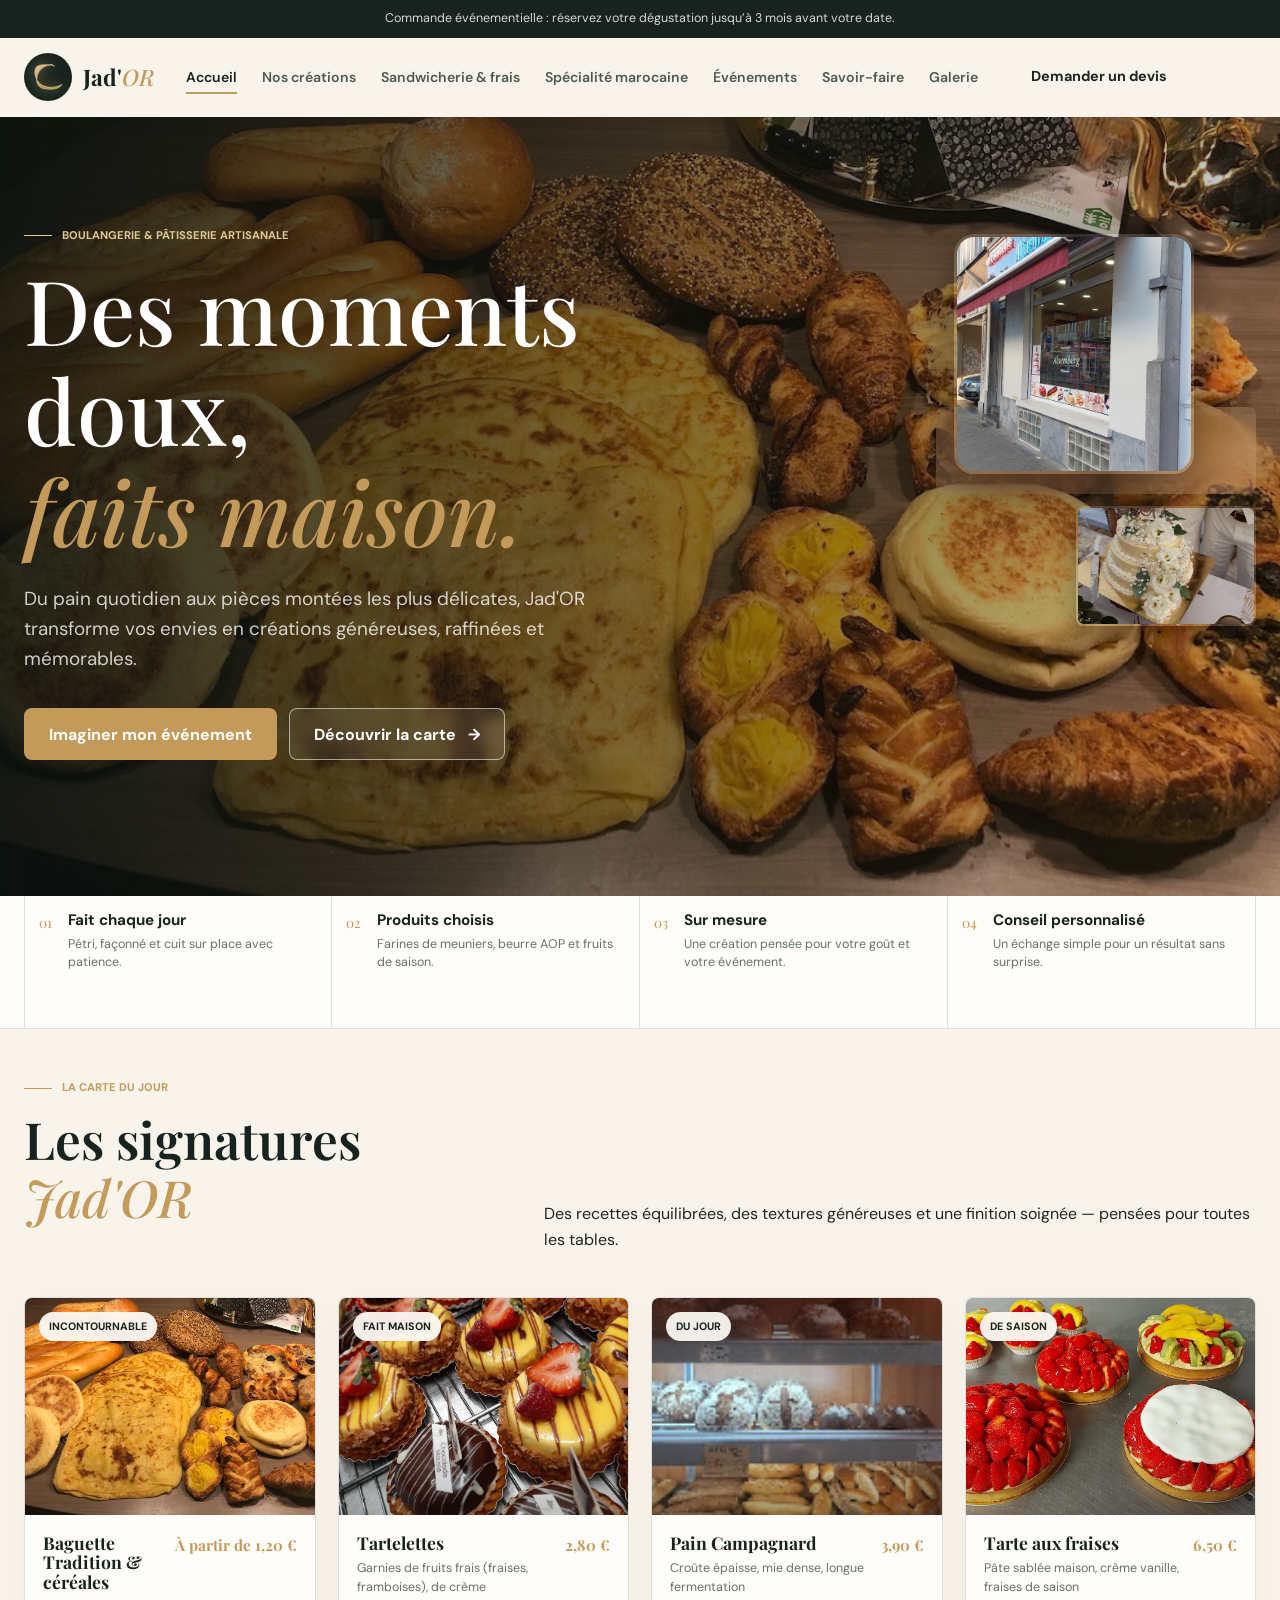
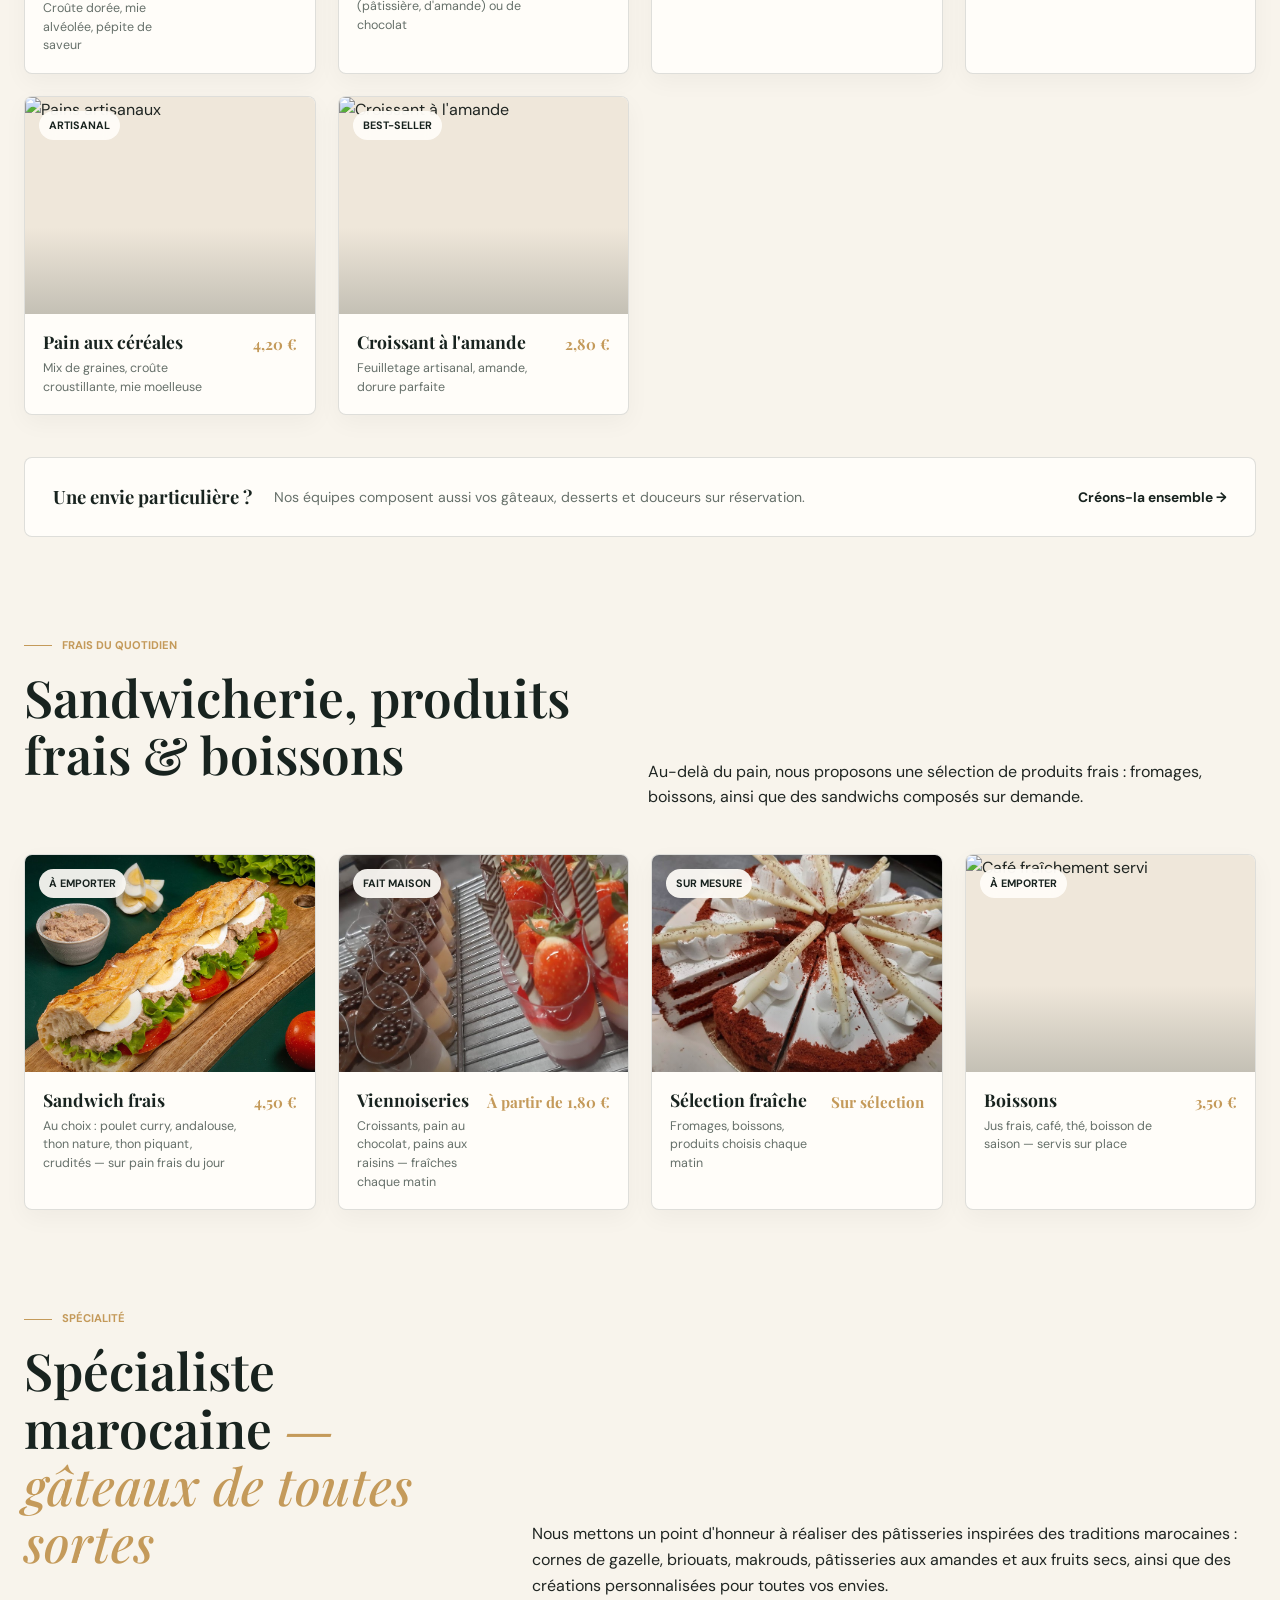
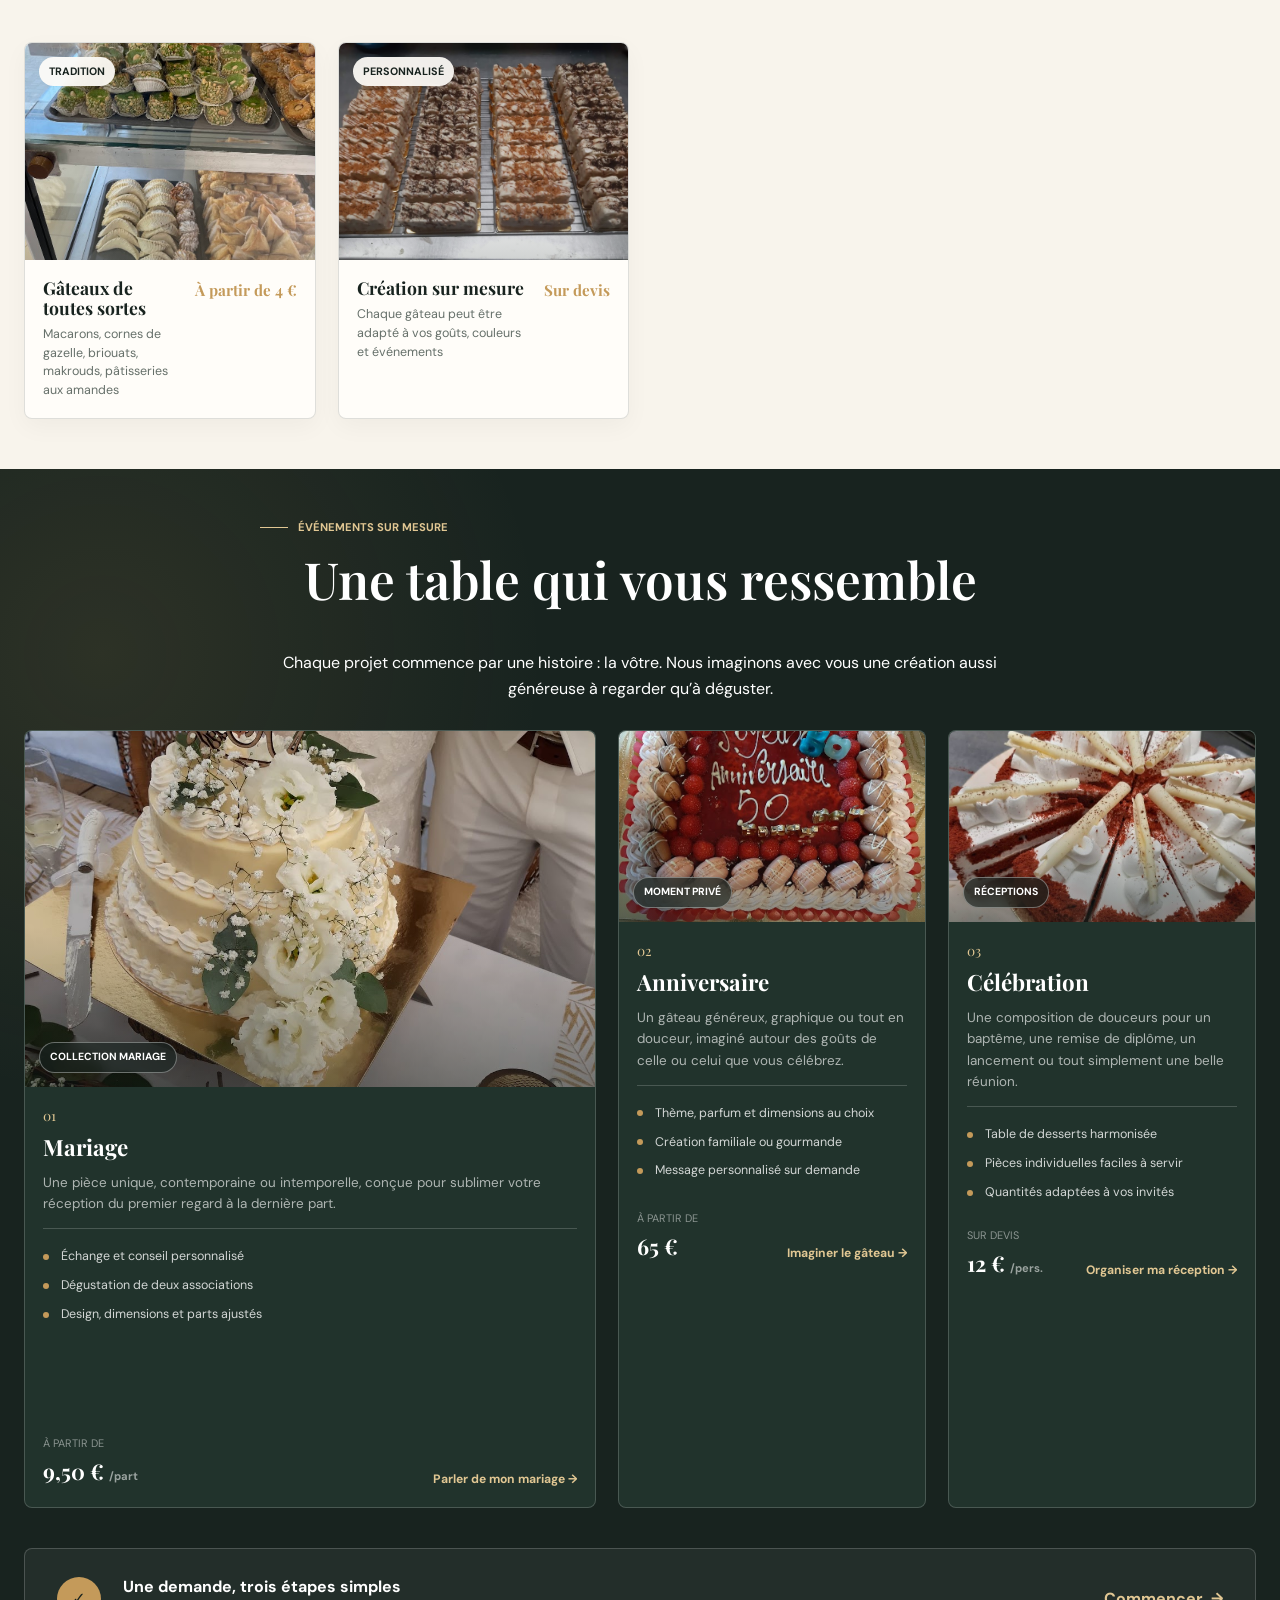
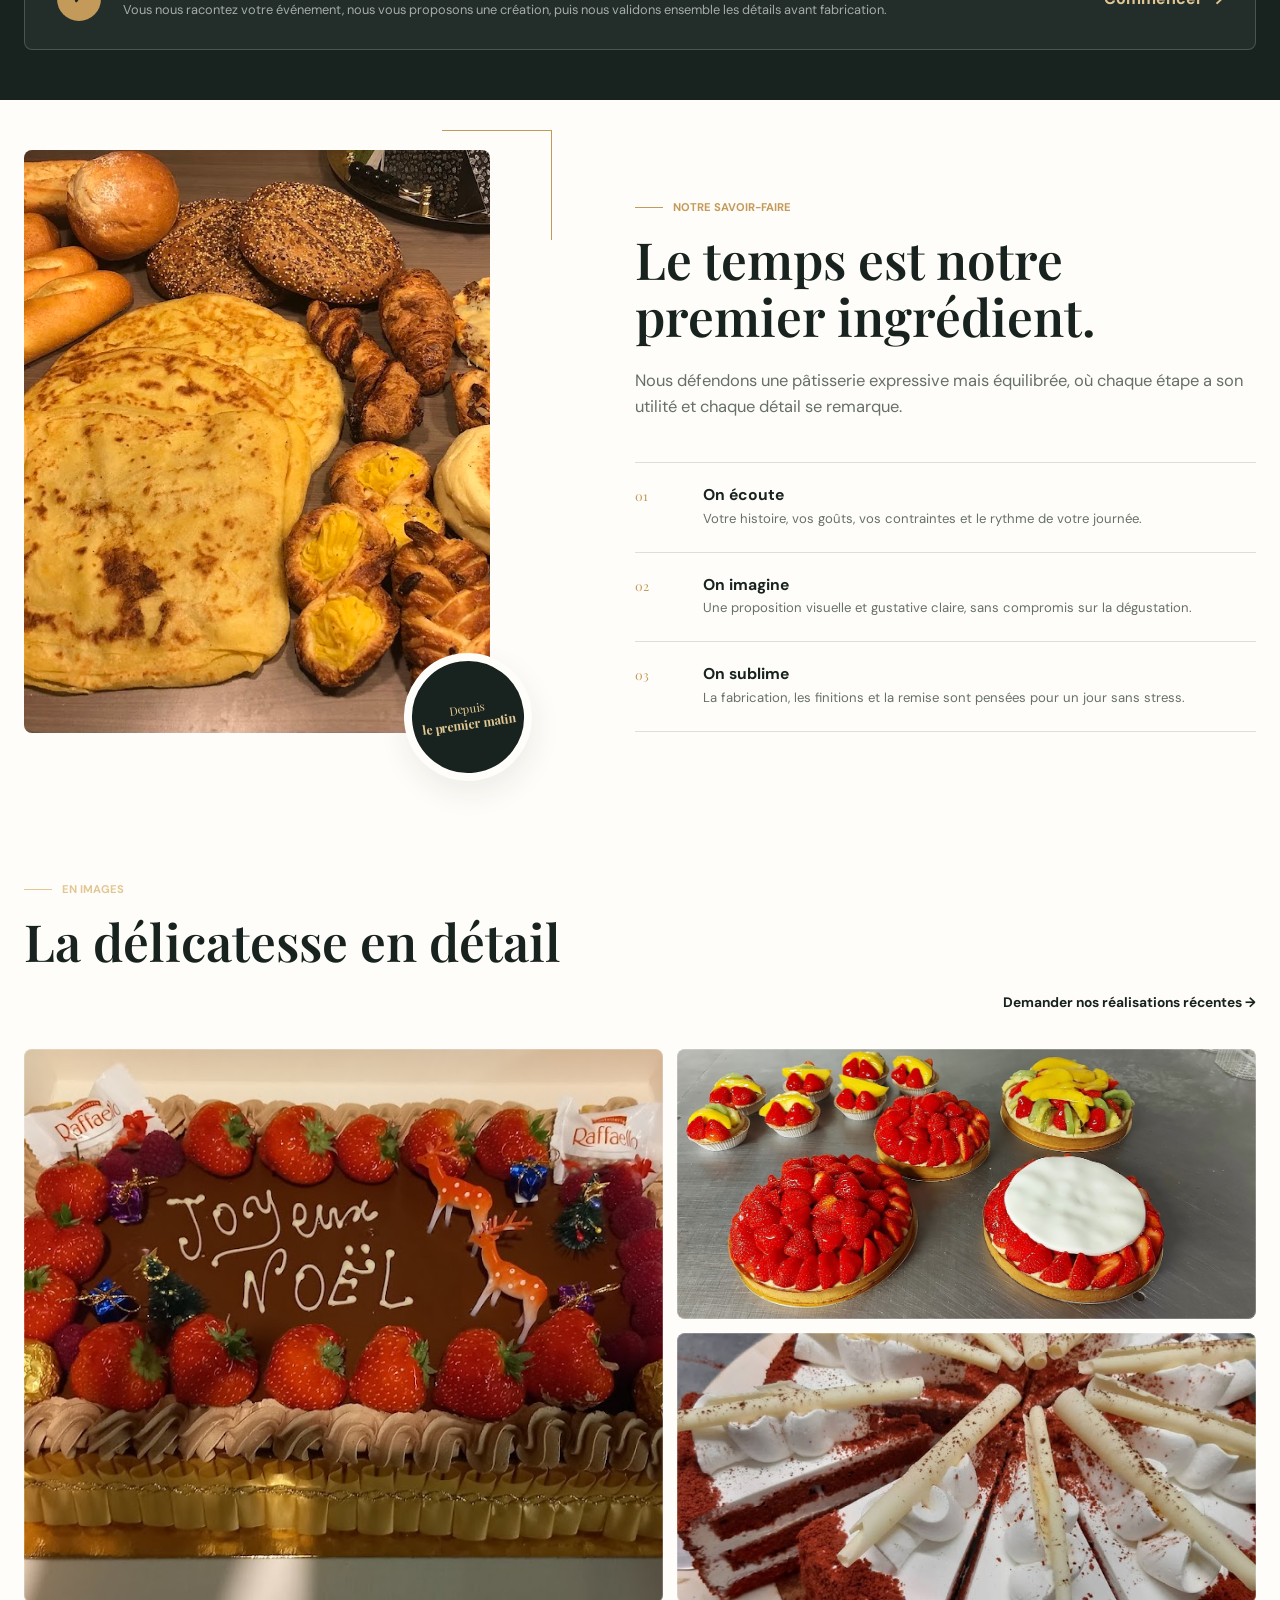
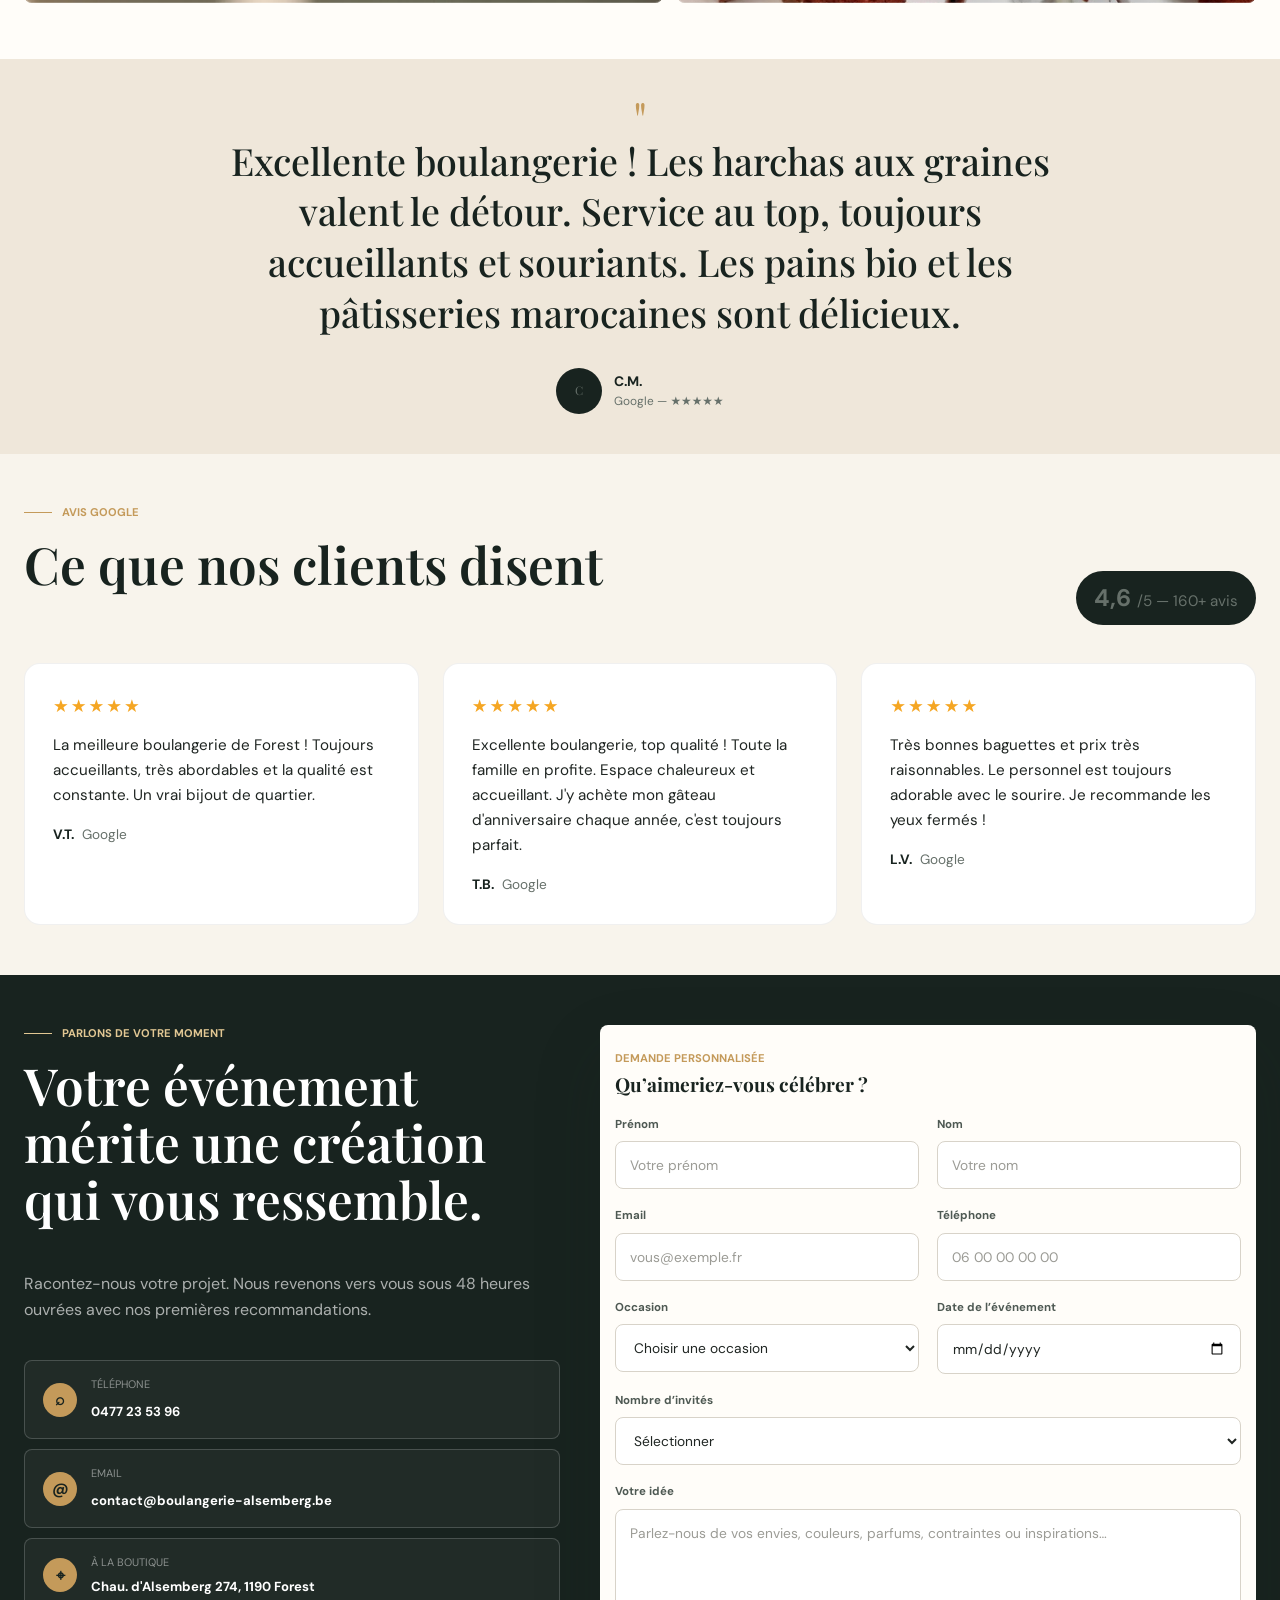
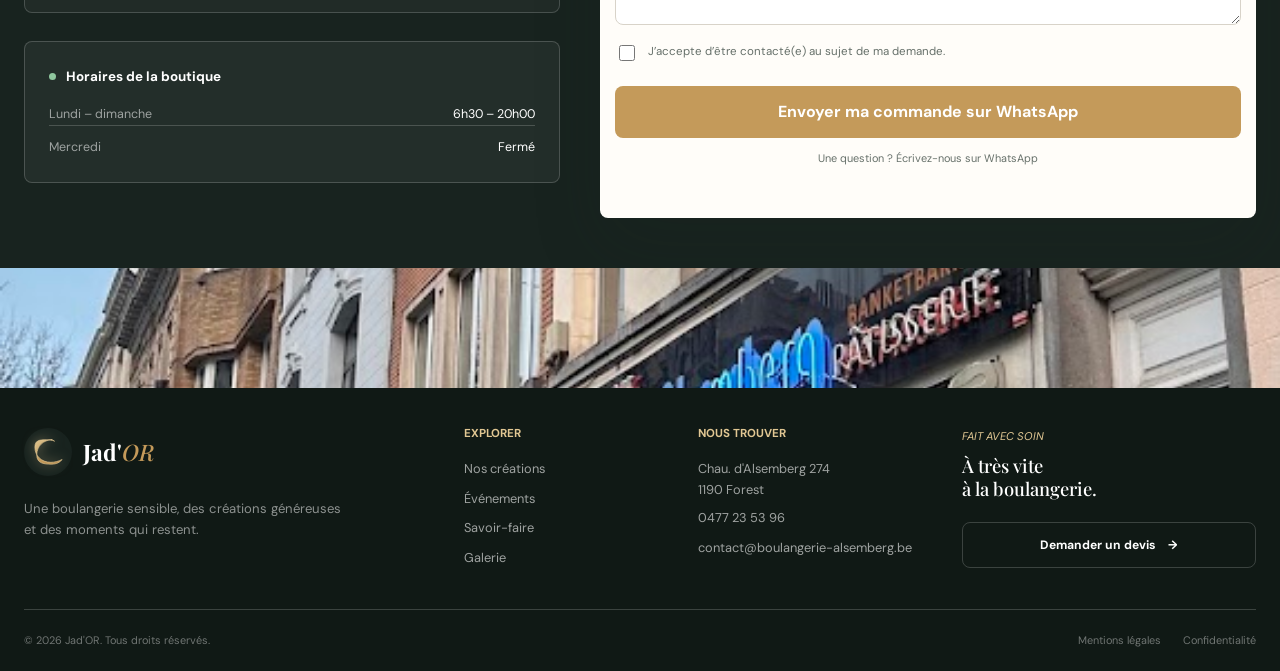
==== index.html @ 1f69b65f "feat: ajout photo j17 en miniature coin droit hero" ====
<!DOCTYPE html>
<html lang="fr">
<head>
  <meta charset="UTF-8">
  <meta name="viewport" content="width=device-width, initial-scale=1.0">
  <meta name="description" content="Jad'OR, boulangerie et pâtisserie artisanale pour le quotidien et vos événements sur mesure : mariage, anniversaire et célébration.">
  <meta name="theme-color" content="#18231f">
  <title>Jad'OR — Boulangerie artisanale & pâtisserie d’événements</title>

  <link rel="preconnect" href="https://fonts.googleapis.com">
  <link rel="preconnect" href="https://fonts.gstatic.com" crossorigin>
  <link href="https://fonts.googleapis.com/css2?family=DM+Sans:wght@400;500;600;700&family=Playfair+Display:ital,wght@0,500;0,600;0,700;1,500&display=swap" rel="stylesheet">
  <link rel="stylesheet" href="style.css">
</head>
<body>
  <a class="skip-link" href="#contenu">Aller au contenu</a>

  <div class="announcement">
    <div class="announcement-inner">
      Commande événementielle : réservez votre dégustation jusqu’à 3 mois avant votre date.</div>
  </div>

  <header class="site-header" id="siteHeader">
    <nav class="nav-shell" aria-label="Navigation principale">
      <a class="brand" href="#accueil" aria-label="Jad'OR — Accueil">
        <span class="brand-mark" aria-hidden="true">
          <svg viewBox="0 0 64 64">
            <defs>
              <linearGradient id="goldGrad" x1="0%" y1="0%" x2="100%" y2="100%">
                <stop offset="0%" style="stop-color:#e1c793"/>
                <stop offset="50%" style="stop-color:#c49a5a"/>
                <stop offset="100%" style="stop-color:#b48847"/>
              </linearGradient>
            </defs>
            <path d="M40 6C22 6 8 20 8 38s14 20 32 20c10 0 18-4 22-10-8 4-16 6-24 6C18 54 4 40 4 22S18 6 36 6c4 0 7 1 10 3-2-1-4-3-6-3z" fill="url(#goldGrad)"/>
          </svg>
        </span>
        <span>Jad'<span>OR</span></span>
      </a>

      <button class="menu-toggle" type="button" aria-expanded="false" aria-controls="navMenu" aria-label="Ouvrir le menu">
        <span></span><span></span><span></span>
      </button>

      <div class="nav-menu" id="navMenu">
        <ul>
          <li><a class="nav-link active" href="#accueil">Accueil</a></li>
          <li><a class="nav-link" href="#signatures">Nos créations</a></li>
          <li><a class="nav-link" href="#frais">Sandwicherie & frais</a></li>
          <li><a class="nav-link" href="#marocaine">Spécialité marocaine</a></li>
          <li><a class="nav-link" href="#evenements">Événements</a></li>
          <li><a class="nav-link" href="#savoir-faire">Savoir-faire</a></li>
          <li><a class="nav-link" href="#galerie">Galerie</a></li>
        </ul>
        <a class="button button-small nav-cta" href="#contact">Demander un devis</a>
      </div>
    </nav>
  </header>

  <main id="contenu">
    <section class="hero" id="accueil">
      <div class="hero-media" aria-hidden="true">
        <img src="images/j8.jpg" alt="" loading="eager">
      </div>
      <div class="hero-shade"></div>
      <div class="hero-inner container">
        <div class="hero-floating-img reveal">
          <img src="images/j17.jpg" alt="Création pâtisserie" loading="eager">
        </div>
        <div class="hero-copy reveal">
          <p class="eyebrow eyebrow-light"><span></span> Boulangerie & pâtisserie artisanale</p>
          <h1>Des moments doux,<br><em>faits maison.</em></h1>
          <p class="hero-text">Du pain quotidien aux pièces montées les plus délicates, Jad'OR transforme vos envies en créations généreuses, raffinées et mémorables.</p>
          <div class="hero-actions">
            <a class="button button-gold" href="#evenements">Imaginer mon événement</a>
            <a class="button button-ghost" href="#signatures">Découvrir la carte <span aria-hidden="true">→</span></a>
          </div>
        </div>

        <div class="hero-bottom-right">
          <aside class="opening-card reveal" aria-label="Horaires du jour">
            <span class="live-dot"></span>
            <div>
              <strong>Ouvert aujourd'hui</strong>
              <span>06h30 – 20h00</span>
            </div>
          </aside>
          <div class="store-thumb reveal">
            <img src="images/j13.jpg" alt="Façade de la boulangerie" loading="eager">
          </div>
        </div>
      </div>
    </section>

    <section class="feature-strip" aria-label="Nos engagements">
      <div class="container features-grid">
        <article>
          <span class="feature-icon" aria-hidden="true">01</span>
          <div><h3>Fait chaque jour</h3><p>Pétri, façonné et cuit sur place avec patience.</p></div>
        </article>
        <article>
          <span class="feature-icon" aria-hidden="true">02</span>
          <div><h3>Produits choisis</h3><p>Farines de meuniers, beurre AOP et fruits de saison.</p></div>
        </article>
        <article>
          <span class="feature-icon" aria-hidden="true">03</span>
          <div><h3>Sur mesure</h3><p>Une création pensée pour votre goût et votre événement.</p></div>
        </article>
        <article>
          <span class="feature-icon" aria-hidden="true">04</span>
          <div><h3>Conseil personnalisé</h3><p>Un échange simple pour un résultat sans surprise.</p></div>
        </article>
      </div>
    </section>

    <section class="section signatures" id="signatures">
      <div class="container">
        <div class="section-heading reveal">
          <div>
            <p class="eyebrow"><span></span> La carte du jour</p>
            <h2>Les signatures <em>Jad'OR</em></h2>
          </div>
          <p>Des recettes équilibrées, des textures généreuses et une finition soignée — pensées pour toutes les tables.</p>
        </div>

        <div class="product-grid">
          <article class="product-card reveal">
            <div class="product-image">
              <img src="images/j8.jpg" alt="Baguette tradition campagnarde" loading="lazy">
              <span class="product-badge">Incontournable</span>
            </div>
            <div class="product-content">
              <div><h3>Baguette Tradition & céréales</h3><p>Croûte dorée, mie alvéolée, pépite de saveur</p></div>
              <strong>À partir de 1,20 €</strong>
            </div>
          </article>

          <article class="product-card reveal">
            <div class="product-image">
               <img src="images/j6.jpg" alt="Tartelettes" loading="lazy">
              <span class="product-badge">Fait maison</span>
            </div>
            <div class="product-content">
              <div><h3>Tartelettes</h3><p>Garnies de fruits frais (fraises, framboises), de crème (pâtissière, d'amande) ou de chocolat</p></div>
              <strong>2,80 €</strong>
            </div>
          </article>

          <article class="product-card reveal">
            <div class="product-image">
              <img src="images/j1.jpg" alt="Pains campagnards artisanaux" loading="lazy">
              <span class="product-badge">Du jour</span>
            </div>
            <div class="product-content">
              <div><h3>Pain Campagnard</h3><p>Croûte épaisse, mie dense, longue fermentation</p></div>
              <strong>3,90 €</strong>
            </div>
          </article>

          <article class="product-card reveal">
            <div class="product-image">
              <img src="images/j4.jpg" alt="Tarte aux fraises" loading="lazy">
              <span class="product-badge">De saison</span>
            </div>
            <div class="product-content">
              <div><h3>Tarte aux fraises</h3><p>Pâte sablée maison, crème vanille, fraises de saison</p></div>
              <strong>6,50 €</strong>
            </div>
          </article>

          <article class="product-card reveal">
            <div class="product-image">
              <img src="https://images.unsplash.com/photo-1509440159596-0249088772ff?auto=format&fit=crop&w=900&q=80" alt="Pains artisanaux" loading="lazy">
              <span class="product-badge">Artisanal</span>
            </div>
            <div class="product-content">
              <div><h3>Pain aux céréales</h3><p>Mix de graines, croûte croustillante, mie moelleuse</p></div>
              <strong>4,20 €</strong>
            </div>
          </article>

          <article class="product-card reveal">
            <div class="product-image">
              <img src="https://images.unsplash.com/photo-1555507036-ab1f4038808a?auto=format&fit=crop&w=900&q=80" alt="Croissant à l'amande" loading="lazy">
              <span class="product-badge">Best-seller</span>
            </div>
            <div class="product-content">
              <div><h3>Croissant à l'amande</h3><p>Feuilletage artisanal, amande, dorure parfaite</p></div>
              <strong>2,80 €</strong>
            </div>
          </article>
        </div>

        <div class="section-note">
          <span>Une envie particulière ?</span>
          <p>Nos équipes composent aussi vos gâteaux, desserts et douceurs sur réservation.</p>
          <a href="#contact">Créons-la ensemble <span aria-hidden="true">→</span></a>
        </div>
      </div>
    </section>

    <section class="section" id="frais">
      <div class="container">
        <div class="section-heading reveal">
          <div><p class="eyebrow"><span></span> Frais du quotidien</p><h2>Sandwicherie, produits frais & boissons</h2></div>
          <p>Au-delà du pain, nous proposons une sélection de produits frais : fromages, boissons, ainsi que des sandwichs composés sur demande.</p>
        </div>
        <div class="product-grid">
          <article class="product-card reveal"><div class="product-image">              <img src="images/THON-CRUDITES-1.jpg" alt="Sandwich baguette thon et crudités" loading="lazy"><span class="product-badge">À emporter</span></div><div class="product-content"><div><h3>Sandwich frais</h3><p>Au choix : poulet curry, andalouse, thon nature, thon piquant, crudités — sur pain frais du jour</p></div><strong>4,50 €</strong></div></article>
          <article class="product-card reveal"><div class="product-image"><img src="images/j18.jpg" alt="Viennoiseries fraîches" loading="lazy"><span class="product-badge">Fait maison</span></div><div class="product-content"><div><h3>Viennoiseries</h3><p>Croissants, pain au chocolat, pains aux raisins — fraîches chaque matin</p></div><strong>À partir de 1,80 €</strong></div></article>
           <article class="product-card reveal"><div class="product-image"><img src="images/j9.jpg" alt="Produits frais" loading="lazy"><span class="product-badge">Sur mesure</span></div><div class="product-content"><div><h3>Sélection fraîche</h3><p>Fromages, boissons, produits choisis chaque matin</p></div><strong>Sur sélection</strong></div></article>
          <article class="product-card reveal"><div class="product-image"><img src="https://images.unsplash.com/photo-1509042239860-f550ce710b93?auto=format&fit=crop&w=900&q=80" alt="Café fraîchement servi" loading="lazy"><span class="product-badge">À emporter</span></div><div class="product-content"><div><h3>Boissons</h3><p>Jus frais, café, thé, boisson de saison — servis sur place</p></div><strong>3,50 €</strong></div></article>
        </div>
      </div>
    </section>

    <section class="section" id="marocaine">
      <div class="container">
        <div class="section-heading reveal"><div><p class="eyebrow"><span></span> Spécialité</p><h2>Spécialiste marocaine <em>— gâteaux de toutes sortes</em></h2></div><p>Nous mettons un point d'honneur à réaliser des pâtisseries inspirées des traditions marocaines : cornes de gazelle, briouats, makrouds, pâtisseries aux amandes et aux fruits secs, ainsi que des créations personnalisées pour toutes vos envies.</p></div>
        <div class="product-grid">
          <article class="product-card reveal"><div class="product-image">              <img src="images/j7.jpg" alt="Gâteaux marocains" loading="lazy"><span class="product-badge">Tradition</span></div><div class="product-content"><div><h3>Gâteaux de toutes sortes</h3><p>Macarons, cornes de gazelle, briouats, makrouds, pâtisseries aux amandes</p></div><strong>À partir de 4 €</strong></div></article>
          <article class="product-card reveal"><div class="product-image">              <img src="images/j11.jpg" alt="Spécialiste marocaine" loading="lazy"><span class="product-badge">Personnalisé</span></div><div class="product-content"><div><h3>Création sur mesure</h3><p>Chaque gâteau peut être adapté à vos goûts, couleurs et événements</p></div><strong>Sur devis</strong></div></article>
        </div>
      </div>
    </section>

    <section class="section occasions" id="evenements">
      <div class="container">
        <div class="section-heading section-heading-centered reveal">
          <div>
            <p class="eyebrow eyebrow-light"><span></span> Événements sur mesure</p>
            <h2>Une table qui vous ressemble</h2>
          </div>
          <p>Chaque projet commence par une histoire : la vôtre. Nous imaginons avec vous une création aussi généreuse à regarder qu’à déguster.</p>
        </div>

        <div class="occasion-grid">
          <article class="occasion-card occasion-card-large reveal">
            <div class="occasion-media">
              <img src="images/j13.jpg" alt="Gâteau de mariage décoré avec élégance" loading="lazy">
              <span class="occasion-tag">Collection Mariage</span>
            </div>
            <div class="occasion-body">
              <p class="occasion-number">01</p>
              <h3>Mariage</h3>
              <p>Une pièce unique, contemporaine ou intemporelle, conçue pour sublimer votre réception du premier regard à la dernière part.</p>
              <ul>
                <li>Échange et conseil personnalisé</li>
                <li>Dégustation de deux associations</li>
                <li>Design, dimensions et parts ajustés</li>
              </ul>
              <div class="occasion-footer">
                <div><small>À partir de</small><strong>9,50 € <span>/part</span></strong></div>
                <a href="#contact" data-occasion="Mariage">Parler de mon mariage <span aria-hidden="true">→</span></a>
              </div>
            </div>
          </article>

          <article class="occasion-card reveal">
            <div class="occasion-media">
              <img src="images/j16.jpg" alt="Gâteau d’anniversaire coloré et gourmand" loading="lazy">
              <span class="occasion-tag">Moment privé</span>
            </div>
            <div class="occasion-body">
              <p class="occasion-number">02</p>
              <h3>Anniversaire</h3>
              <p>Un gâteau généreux, graphique ou tout en douceur, imaginé autour des goûts de celle ou celui que vous célébrez.</p>
              <ul>
                <li>Thème, parfum et dimensions au choix</li>
                <li>Création familiale ou gourmande</li>
                <li>Message personnalisé sur demande</li>
              </ul>
              <div class="occasion-footer">
                <div><small>À partir de</small><strong>65 €</strong></div>
                <a href="#contact" data-occasion="Anniversaire">Imaginer le gâteau <span aria-hidden="true">→</span></a>
              </div>
            </div>
          </article>

          <article class="occasion-card reveal">
            <div class="occasion-media">
              <img src="images/j9.jpg" alt="Table de desserts pour une célébration" loading="lazy">
              <span class="occasion-tag">Réceptions</span>
            </div>
            <div class="occasion-body">
              <p class="occasion-number">03</p>
              <h3>Célébration</h3>
              <p>Une composition de douceurs pour un baptême, une remise de diplôme, un lancement ou tout simplement une belle réunion.</p>
              <ul>
                <li>Table de desserts harmonisée</li>
                <li>Pièces individuelles faciles à servir</li>
                <li>Quantités adaptées à vos invités</li>
              </ul>
              <div class="occasion-footer">
                <div><small>Sur devis</small><strong>12 € <span>/pers.</span></strong></div>
                <a href="#contact" data-occasion="Célébration">Organiser ma réception <span aria-hidden="true">→</span></a>
              </div>
            </div>
          </article>
        </div>

        <div class="occasion-promise reveal">
          <div class="promise-icon" aria-hidden="true">✓</div>
          <div>
            <h3>Une demande, trois étapes simples</h3>
            <p>Vous nous racontez votre événement, nous vous proposons une création, puis nous validons ensemble les détails avant fabrication.</p>
          </div>
          <a class="text-link" href="#contact">Commencer <span aria-hidden="true">→</span></a>
        </div>
      </div>
    </section>

    <section class="section craft" id="savoir-faire">
      <div class="container craft-grid">
        <div class="craft-media reveal">
          <img src="images/j8.jpg" alt="Boulanger préparant une recette artisanale" loading="lazy">
          <div class="craft-stamp">
            <span>Depuis<br><strong>le premier matin</strong></span>
          </div>
        </div>
        <div class="craft-copy reveal">
          <p class="eyebrow"><span></span> Notre savoir-faire</p>
          <h2>Le temps est notre premier ingrédient.</h2>
          <p class="lead">Nous défendons une pâtisserie expressive mais équilibrée, où chaque étape a son utilité et chaque détail se remarque.</p>

          <div class="process-list">
            <article>
              <span>01</span>
              <div><h3>On écoute</h3><p>Votre histoire, vos goûts, vos contraintes et le rythme de votre journée.</p></div>
            </article>
            <article>
              <span>02</span>
              <div><h3>On imagine</h3><p>Une proposition visuelle et gustative claire, sans compromis sur la dégustation.</p></div>
            </article>
            <article>
              <span>03</span>
              <div><h3>On sublime</h3><p>La fabrication, les finitions et la remise sont pensées pour un jour sans stress.</p></div>
            </article>
          </div>
        </div>
      </div>
    </section>

    <section class="section gallery" id="galerie">
      <div class="container">
        <div class="gallery-heading reveal">
          <div>
            <p class="eyebrow eyebrow-light"><span></span> En images</p>
            <h2>La délicatesse en détail</h2>
          </div>
          <a href="#contact">Demander nos réalisations récentes <span aria-hidden="true">→</span></a>
        </div>
        <div class="gallery-grid">
          <figure class="gallery-item gallery-item-one reveal"><img src="images/j5.jpg" alt="Entremets au chocolat" loading="lazy"></figure>
          <figure class="gallery-item gallery-item-two reveal"><img src="images/j4.jpg" alt="Tartes fraîches" loading="lazy"></figure>
          <figure class="gallery-item gallery-item-three reveal"><img src="images/j9.jpg" alt="Douceurs" loading="lazy"></figure>
        </div>
      </div>
    </section>

    <section class="testimonial">
      <div class="container testimonial-inner reveal">
        <span class="quote-mark" aria-hidden="true">"</span>
        <blockquote>Excellente boulangerie ! Les harchas aux graines valent le détour. Service au top, toujours accueillants et souriants. Les pains bio et les pâtisseries marocaines sont délicieux.</blockquote>
        <div class="testimonial-author">
          <span class="author-avatar" aria-hidden="true">C</span>
          <div><strong>C.M.</strong><span>Google — ★★★★★</span></div>
        </div>
      </div>
    </section>

    <section class="section reviews-section">
      <div class="container">
        <div class="section-heading reveal">
          <div>
            <p class="eyebrow"><span></span> Avis Google</p>
            <h2>Ce que nos clients disent</h2>
          </div>
          <div class="google-rating-badge">
            <strong>4,6</strong>
            <span>/5 — 160+ avis</span>
          </div>
        </div>
        <div class="reviews-grid">
          <article class="review-card reveal">
            <div class="review-stars" aria-label="5 étoiles">★★★★★</div>
            <blockquote>La meilleure boulangerie de Forest ! Toujours accueillants, très abordables et la qualité est constante. Un vrai bijout de quartier.</blockquote>
            <div class="review-author"><strong>V.T.</strong><span>Google</span></div>
          </article>
          <article class="review-card reveal">
            <div class="review-stars" aria-label="5 étoiles">★★★★★</div>
            <blockquote>Excellente boulangerie, top qualité ! Toute la famille en profite. Espace chaleureux et accueillant. J'y achète mon gâteau d'anniversaire chaque année, c'est toujours parfait.</blockquote>
            <div class="review-author"><strong>T.B.</strong><span>Google</span></div>
          </article>
          <article class="review-card reveal">
            <div class="review-stars" aria-label="5 étoiles">★★★★★</div>
            <blockquote>Très bonnes baguettes et prix très raisonnables. Le personnel est toujours adorable avec le sourire. Je recommande les yeux fermés !</blockquote>
            <div class="review-author"><strong>L.V.</strong><span>Google</span></div>
          </article>
        </div>
      </div>
    </section>

    <section class="section contact-section" id="contact">
      <div class="container contact-grid">
        <div class="contact-copy reveal">
          <p class="eyebrow eyebrow-light"><span></span> Parlons de votre moment</p>
          <h2>Votre événement mérite une création qui vous ressemble.</h2>
          <p>Racontez-nous votre projet. Nous revenons vers vous sous 48 heures ouvrées avec nos premières recommandations.</p>

          <div class="contact-details">
            <a href="tel:+32477235396">
              <span class="contact-icon" aria-hidden="true">⌕</span>
              <div><small>Téléphone</small><strong>0477 23 53 96</strong></div>
            </a>
            <a href="mailto:contact@boulangerie-alsemberg.be">
              <span class="contact-icon" aria-hidden="true">@</span>
              <div><small>Email</small><strong>contact@boulangerie-alsemberg.be</strong></div>
            </a>
            <div>
              <span class="contact-icon" aria-hidden="true">⌖</span>
              <div><small>À la boutique</small><strong>Chau. d'Alsemberg 274, 1190 Forest</strong></div>
            </div>
          </div>

          <div class="hours-card">
            <div class="hours-card-title"><span></span> Horaires de la boutique</div>
            <dl>
              <div><dt>Lundi – dimanche</dt><dd>6h30 – 20h00</dd></div>
              <div><dt>Mercredi</dt><dd>Fermé</dd></div>
            </dl>
          </div>
        </div>

        <form class="quote-form reveal" id="quoteForm">
          <div class="form-heading">
            <span>Demande personnalisée</span>
            <h3>Qu’aimeriez-vous célébrer ?</h3>
          </div>

          <div class="form-row">
            <div class="field">
              <label for="firstName">Prénom</label>
              <input id="firstName" name="firstName" type="text" autocomplete="given-name" placeholder="Votre prénom" required>
            </div>
            <div class="field">
              <label for="lastName">Nom</label>
              <input id="lastName" name="lastName" type="text" autocomplete="family-name" placeholder="Votre nom" required>
            </div>
          </div>

          <div class="form-row">
            <div class="field">
              <label for="email">Email</label>
              <input id="email" name="email" type="email" autocomplete="email" placeholder="vous@exemple.fr" required>
            </div>
            <div class="field">
              <label for="phone">Téléphone</label>
              <input id="phone" name="phone" type="tel" autocomplete="tel" placeholder="06 00 00 00 00">
            </div>
          </div>

          <div class="form-row">
            <div class="field">
              <label for="occasion">Occasion</label>
              <select id="occasion" name="occasion" required>
                <option value="">Choisir une occasion</option>
                <option value="Mariage">Mariage</option>
                <option value="Anniversaire">Anniversaire</option>
                <option value="Célébration">Célébration</option>
                <option value="Autre">Autre demande</option>
              </select>
            </div>
            <div class="field">
              <label for="eventDate">Date de l’événement</label>
              <input id="eventDate" name="eventDate" type="date" required>
            </div>
          </div>

          <div class="field">
            <label for="guests">Nombre d’invités</label>
            <select id="guests" name="guests" required>
              <option value="">Sélectionner</option>
              <option value="2-10">2 à 10 invités</option>
              <option value="11-30">11 à 30 invités</option>
              <option value="31-60">31 à 60 invités</option>
              <option value="61-100">61 à 100 invités</option>
              <option value="100+">Plus de 100 invités</option>
            </select>
          </div>

          <div class="field">
            <label for="message">Votre idée</label>
            <textarea id="message" name="message" rows="4" placeholder="Parlez-nous de vos envies, couleurs, parfums, contraintes ou inspirations…" required></textarea>
          </div>

          <label class="consent">
            <input type="checkbox" required>
            <span>J’accepte d’être contacté(e) au sujet de ma demande.</span>
          </label>

          <button class="button button-gold form-submit" type="submit">Envoyer ma commande sur WhatsApp</button>
          <p class="form-note">Une question ? <a href="https://wa.me/32477235396" target="_blank" rel="noopener">Écrivez-nous sur WhatsApp</a></p>
          <p class="form-status" id="formStatus" role="status" aria-live="polite"></p>
        </form>
      </div>
    </section>
  </main>

  <div class="photo-banner" aria-hidden="true">
    <img src="images/j12.jpg" alt="" loading="lazy">
  </div>

  <footer class="site-footer">
    <div class="container footer-grid">
      <div class="footer-brand">
        <a class="brand brand-footer" href="#accueil">
          <span class="brand-mark" aria-hidden="true">
            <svg viewBox="0 0 64 64">
              <defs>
                <linearGradient id="goldGradFooter" x1="0%" y1="0%" x2="100%" y2="100%">
                  <stop offset="0%" style="stop-color:#e1c793"/>
                  <stop offset="50%" style="stop-color:#c49a5a"/>
                  <stop offset="100%" style="stop-color:#b48847"/>
                </linearGradient>
              </defs>
              <path d="M40 6C22 6 8 20 8 38s14 20 32 20c10 0 18-4 22-10-8 4-16 6-24 6C18 54 4 40 4 22S18 6 36 6c4 0 7 1 10 3-2-1-4-3-6-3z" fill="url(#goldGradFooter)"/>
            </svg>
          </span>
          <span>Jad'<span>OR</span></span>
        </a>
        <p>Une boulangerie sensible, des créations généreuses et des moments qui restent.</p>
      </div>

      <div class="footer-links">
        <h3>Explorer</h3>
        <a href="#signatures">Nos créations</a>
        <a href="#evenements">Événements</a>
        <a href="#savoir-faire">Savoir-faire</a>
        <a href="#galerie">Galerie</a>
      </div>

      <div class="footer-contact">
        <h3>Nous trouver</h3>
        <p>Chau. d'Alsemberg 274<br>1190 Forest</p>
        <a href="tel:+32477235396">0477 23 53 96</a>
        <a href="mailto:contact@boulangerie-alsemberg.be">contact@boulangerie-alsemberg.be</a>
      </div>

      <div class="footer-signature">
        <span>Fait avec soin</span>
        <strong>À très vite<br>à la boulangerie.</strong>
        <a class="button button-footer" href="#contact">Demander un devis <span aria-hidden="true">→</span></a>
      </div>
    </div>

    <div class="container footer-bottom">
      <p>© 2026 Jad'OR. Tous droits réservés.</p>
      <div><a href="mentions-legales.html">Mentions légales</a><a href="confidentialite.html">Confidentialité</a></div>
    </div>
  </footer>

  <script src="script.js"></script>
</body>
</html>
---- style.css ----
/* ── Design system ───────────────────────────────── */
:root {
  --forest: #18231f;
  --forest-2: #21332c;
  --forest-3: #2d4339;
  --cream: #f8f4ec;
  --cream-2: #efe7da;
  --paper: #fffdf9;
  --gold: #c49a5a;
  --gold-light: #e1c793;
  --rose: #a96f57;
  --ink: #1f2522;
  --muted: #66706a;
  --line: rgba(24, 35, 31, 0.14);
  --line-light: rgba(255, 255, 255, 0.18);
  --shadow-sm: 0 12px 30px rgba(24, 35, 31, 0.08);
  --shadow-lg: 0 28px 70px rgba(24, 35, 31, 0.16);
  --radius: 8px;
  --radius-lg: 8px;
  --container: 1240px;
  --space-section: 24px;
  --transition: 220ms ease;
  color-scheme: light;
}

*,
*::before,
*::after {
  box-sizing: border-box;
}

html {
  scroll-behavior: smooth;
  scroll-padding-top: 92px;
}

body {
  margin: 0;
  overflow-x: hidden;
  background: var(--cream);
  color: var(--ink);
  font-family: "DM Sans", system-ui, -apple-system, BlinkMacSystemFont, "Segoe UI", sans-serif;
  font-size: 16px;
  line-height: 1.6;
  letter-spacing: 0;
  -webkit-font-smoothing: antialiased;
}

body.menu-open {
  overflow: hidden;
}

img {
  display: block;
  width: 100%;
}

a {
  color: inherit;
  text-decoration: none;
}

button,
input,
select,
textarea {
  font: inherit;
  letter-spacing: 0;
}

button,
select {
  cursor: pointer;
}

h1,
h2,
h3,
p {
  margin-top: 0;
}

h1,
h2,
h3 {
  line-height: 1.12;
  letter-spacing: 0;
}

h1,
h2 {
  font-family: "Playfair Display", Georgia, serif;
  font-weight: 600;
}

h2 {
  color: var(--forest);
  font-size: clamp(2.25rem, 4vw, 4.25rem);
}

h2 em,
.hero h1 em {
  color: var(--gold);
  font-weight: 500;
}

::selection {
  background: var(--gold-light);
  color: var(--forest);
}

.container {
  width: min(calc(100% - 48px), var(--container));
  margin-inline: auto;
}

.skip-link {
  position: fixed;
  top: 12px;
  left: 12px;
  z-index: 9999;
  padding: 10px 16px;
  border-radius: var(--radius);
  background: var(--paper);
  color: var(--forest);
  transform: translateY(-150%);
  transition: transform var(--transition);
}

.skip-link:focus {
  transform: translateY(0);
}

/* ── Shared elements ─────────────────────────────── */
.button {
  display: inline-flex;
  min-height: 52px;
  align-items: center;
  justify-content: center;
  gap: 12px;
  padding: 13px 24px;
  border: 1px solid transparent;
  border-radius: var(--radius);
  font-weight: 700;
  line-height: 1.2;
  transition: background var(--transition), border-color var(--transition), color var(--transition), transform var(--transition);
}

.button:hover {
  transform: translateY(-2px);
}

.button-gold {
  background: var(--gold);
  color: #fff;
}

.button-gold:hover {
  background: #b48847;
}

.button-ghost {
  border-color: rgba(255, 255, 255, 0.55);
  background: rgba(255, 255, 255, 0.08);
  color: #fff;
  backdrop-filter: blur(8px);
}

.button-ghost:hover {
  border-color: #fff;
  background: rgba(255, 255, 255, 0.16);
}

.button-small {
  min-height: 44px;
  padding: 10px 18px;
  font-size: 0.9rem;
}

.eyebrow {
  display: flex;
  align-items: center;
  gap: 10px;
  margin-bottom: 18px;
  color: var(--gold);
  font-size: 0.76rem;
  font-weight: 700;
  text-transform: uppercase;
}

.eyebrow span {
  width: 28px;
  height: 1px;
  background: currentColor;
}

.eyebrow-light {
  color: var(--gold-light);
}

.text-link {
  display: inline-flex;
  align-items: center;
  gap: 8px;
  color: var(--forest);
  font-weight: 700;
}

.text-link span {
  transition: transform var(--transition);
}

.text-link:hover span {
  transform: translateX(4px);
}

/* ── Announcement ────────────────────────────────── */
.announcement {
  position: relative;
  z-index: 1001;
  background: var(--forest);
  color: rgba(255, 255, 255, 0.82);
  font-size: 0.78rem;
  text-align: center;
}

.announcement-inner {
  width: min(calc(100% - 40px), var(--container));
  margin-inline: auto;
  padding: 9px 42px;
}

/* ── Navigation ──────────────────────────────────── */
.site-header {
  position: sticky;
  top: 0;
  z-index: 1000;
  border-bottom: 1px solid transparent;
  background: rgba(248, 244, 236, 0.9);
  backdrop-filter: blur(18px);
  transition: background var(--transition), box-shadow var(--transition), border-color var(--transition);
}

.site-header.scrolled {
  border-color: var(--line);
  background: rgba(255, 253, 249, 0.96);
  box-shadow: 0 8px 30px rgba(24, 35, 31, 0.07);
}

.nav-shell {
  display: flex;
  width: min(calc(100% - 48px), var(--container));
  min-height: 78px;
  margin-inline: auto;
  align-items: center;
  justify-content: space-between;
  gap: 32px;
}

.brand {
  display: inline-flex;
  flex: 0 0 auto;
  align-items: center;
  gap: 11px;
  color: var(--forest);
  font-family: "Playfair Display", Georgia, serif;
  font-size: 1.42rem;
  font-weight: 700;
  line-height: 1;
}

.brand > span:last-child span {
  color: var(--gold);
  font-style: italic;
  font-weight: 500;
}

.brand-mark {
  display: grid;
  width: 48px;
  height: 48px;
  place-items: center;
  border-radius: 50%;
  background: var(--forest);
  color: var(--gold-light);
}

.brand-mark svg {
  width: 30px;
  height: 30px;
  fill: none;
  stroke: currentColor;
  stroke-linecap: round;
  stroke-linejoin: round;
  stroke-width: 1.4;
  filter: drop-shadow(0 0 6px rgba(225, 199, 147, 0.6));
}

.nav-menu {
  display: flex;
  flex: 1;
  align-items: center;
  gap: 34px;
}

.nav-menu ul {
  display: flex;
  margin: 0;
  padding: 0;
  align-items: center;
  gap: 25px;
  list-style: none;
}

.nav-link {
  position: relative;
  padding: 28px 0;
  color: #4e5953;
  font-size: 0.88rem;
  font-weight: 600;
}

.nav-menu ul {
  display: flex;
  margin: 0;
  padding: 0;
  align-items: center;
  gap: 25px;
  list-style: none;
}

.nav-link {
  position: relative;
  padding: 28px 0;
  color: #4e5953;
  font-size: 0.88rem;
  font-weight: 600;
}

.nav-link::after {
  position: absolute;
  right: 0;
  bottom: 20px;
  left: 0;
  height: 2px;
  background: var(--gold);
  content: "";
  transform: scaleX(0);
  transform-origin: right;
  transition: transform var(--transition);
}

.nav-link:hover,
.nav-link.active {
  color: var(--forest);
}

.nav-link:hover::after,
.nav-link.active::after {
  transform: scaleX(1);
  transform-origin: left;
}

.menu-toggle {
  display: none;
  width: 46px;
  height: 46px;
  padding: 12px;
  border: 1px solid var(--line);
  border-radius: var(--radius);
  background: transparent;
}

.menu-toggle span {
  display: block;
  width: 22px;
  height: 1.5px;
  margin: 5px auto;
  background: var(--forest);
  transition: transform var(--transition), opacity var(--transition);
}

.menu-toggle[aria-expanded="true"] span:nth-child(1) {
  transform: translateY(6.5px) rotate(45deg);
}

.menu-toggle[aria-expanded="true"] span:nth-child(2) {
  opacity: 0;
}

.menu-toggle[aria-expanded="true"] span:nth-child(3) {
  transform: translateY(-6.5px) rotate(-45deg);
}

/* ── Hero ────────────────────────────────────────── */
.hero {
  position: relative;
  display: flex;
  min-height: 760px;
  overflow: hidden;
  background: var(--forest);
  color: #fff;
  isolation: isolate;
}

.hero-media {
  position: absolute;
  inset: 0;
}

.hero-media img {
  width: 100%;
  height: 100%;
  object-fit: cover;
  object-position: center 40%;
  animation: heroZoom 14s ease-out both;
}

.hero-shade {
  position: absolute;
  inset: 0;
  background: linear-gradient(90deg, rgba(10, 18, 15, 0.88) 0%, rgba(10, 18, 15, 0.55) 47%, rgba(10, 18, 15, 0.2) 100%);
}

.hero-inner {
  position: relative;
  z-index: 2;
  display: grid;
  min-height: 760px;
  grid-template-columns: minmax(0, 1.25fr) minmax(280px, 0.55fr);
  align-items: center;
  gap: 72px;
  padding-block: 110px 90px;
}

.hero-copy {
  max-width: 760px;
  overflow-wrap: break-word;
}

.hero-floating-img {
  position: absolute;
  top: 15%;
  right: 5%;
  width: 240px;
  height: 240px;
  border-radius: 20px;
  overflow: hidden;
  box-shadow: 0 12px 40px rgba(0, 0, 0, 0.45);
  border: 3px solid rgba(255, 255, 255, 0.12);
  z-index: 3;
}

.hero-floating-img img {
  width: 100%;
  height: 100%;
  object-fit: cover;
}

.hero h1 {
  margin-bottom: 24px;
  color: #fff;
  font-size: clamp(3.7rem, 7vw, 7.2rem);
  font-weight: 500;
}

.hero-text {
  max-width: 620px;
  margin-bottom: 34px;
  color: rgba(255, 255, 255, 0.78);
  font-size: clamp(1rem, 1.5vw, 1.18rem);
}

.hero-actions {
  display: flex;
  flex-wrap: wrap;
  gap: 12px;
  margin-bottom: 46px;
}

.hero-proof {
  display: flex;
  align-items: center;
  gap: 18px;
}

.hero-proof p {
  margin: 0;
  color: rgba(255, 255, 255, 0.58);
  font-size: 0.82rem;
}

.hero-rating {
  display: flex;
  align-items: center;
  gap: 8px;
}

.hero-rating strong {
  font-size: 0.9rem;
}

.stars {
  color: var(--gold-light);
  font-size: 0.88rem;
  letter-spacing: 1px;
}

.opening-card {
  justify-self: end;
  align-self: end;
  width: min(100%, 320px);
  padding: 20px 24px;
  border-radius: var(--radius-lg);
  background: rgba(255, 255, 255, 0.1);
  box-shadow: var(--shadow-lg);
  backdrop-filter: blur(18px);
  display: flex;
  align-items: center;
  gap: 14px;
}

.live-dot {
  width: 8px;
  height: 8px;
  border-radius: 50%;
  background: #8fc79e;
  box-shadow: 0 0 0 5px rgba(143, 199, 158, 0.14);
  flex-shrink: 0;
}

.opening-card div {
  display: flex;
  flex-direction: column;
  gap: 2px;
}

.opening-card strong {
  color: #fff;
  font-size: 0.95rem;
}

.opening-card span {
  color: rgba(255, 255, 255, 0.65);
  font-size: 0.82rem;
}

.hero-bottom-right {
  display: flex;
  flex-direction: column;
  align-items: flex-end;
  gap: 12px;
}

.store-thumb {
  width: 180px;
  height: 120px;
  border-radius: var(--radius-lg);
  overflow: hidden;
  box-shadow: 0 8px 24px rgba(0, 0, 0, 0.35);
  border: 2px solid rgba(255, 255, 255, 0.15);
}

.store-thumb img {
  width: 100%;
  height: 100%;
  object-fit: cover;
}

.scroll-cue {
  position: absolute;
  bottom: 26px;
  left: 50%;
  z-index: 3;
  width: 24px;
  height: 38px;
  border: 1px solid rgba(255, 255, 255, 0.45);
  border-radius: 14px;
  transform: translateX(-50%);
}

.scroll-cue span {
  position: absolute;
  top: 8px;
  left: 50%;
  width: 3px;
  height: 7px;
  border-radius: 3px;
  background: #fff;
  transform: translateX(-50%);
  animation: scrollCue 1.8s infinite;
}

/* ── Feature strip ───────────────────────────────── */
.feature-strip {
  position: relative;
  z-index: 4;
  border-bottom: 1px solid var(--line);
  background: var(--paper);
}

.features-grid {
  display: grid;
  grid-template-columns: repeat(4, 1fr);
}

.features-grid article {
  display: flex;
  min-height: 132px;
  padding: 28px 24px;
  align-items: flex-start;
  gap: 16px;
  border-right: 1px solid var(--line);
}

.features-grid article:first-child {
  border-left: 1px solid var(--line);
}

.feature-icon {
  color: var(--gold);
  font-family: "Playfair Display", Georgia, serif;
  font-size: 0.85rem;
}

.features-grid h3 {
  margin-bottom: 5px;
  color: var(--forest);
  font-size: 0.95rem;
}

.features-grid p {
  margin: 0;
  color: var(--muted);
  font-size: 0.78rem;
  line-height: 1.5;
}

/* ── Sections ────────────────────────────────────── */
.section {
  padding: 120px 0;
}

.section-heading,
.gallery-heading {
  display: flex;
  margin-bottom: 54px;
  align-items: flex-end;
  justify-content: space-between;
  gap: 50px;
}

.section-heading > div:last-child,
.gallery-heading > a {
  max-width: 430px;
  margin-bottom: 10px;
  color: var(--muted);
}

.section-heading-centered {
  display: block;
  max-width: 760px;
  margin: 0 auto 64px;
  text-align: center;
}

.section-heading-centered > div:last-child,
.section-heading-centered > p:last-child {
  max-width: none;
  margin: 0;
}

.section-note {
  display: grid;
  margin-top: 42px;
  padding: 24px 28px;
  grid-template-columns: auto 1fr auto;
  align-items: center;
  gap: 22px;
  border: 1px solid var(--line);
  border-radius: var(--radius);
  background: var(--paper);
}

.section-note > span {
  color: var(--forest);
  font-family: "Playfair Display", Georgia, serif;
  font-size: 1.15rem;
  font-weight: 700;
}

.section-note p {
  margin: 0;
  color: var(--muted);
  font-size: 0.88rem;
}

.section-note a {
  color: var(--forest);
  font-size: 0.86rem;
  font-weight: 700;
}

/* ── Product cards ───────────────────────────────── */
.signatures {
  background: var(--cream);
}

.product-grid {
  display: grid;
  grid-template-columns: repeat(4, minmax(0, 1fr));
  gap: 22px;
}

.product-card {
  overflow: hidden;
  border: 1px solid var(--line);
  border-radius: var(--radius-lg);
  background: var(--paper);
  box-shadow: 0 8px 24px rgba(24, 35, 31, 0.04);
  transition: transform var(--transition), box-shadow var(--transition);
}

.product-card:hover {
  box-shadow: var(--shadow-sm);
  transform: translateY(-7px);
}

.product-image {
  position: relative;
  aspect-ratio: 4 / 3;
  overflow: hidden;
  background: var(--cream-2);
}

.product-image::after {
  position: absolute;
  inset: 0;
  background: linear-gradient(180deg, transparent 60%, rgba(24, 35, 31, 0.2));
  content: "";
}

.product-image img {
  height: 100%;
  object-fit: cover;
  transition: transform 500ms ease;
}

.product-card:hover .product-image img {
  transform: scale(1.055);
}

.product-badge {
  position: absolute;
  top: 14px;
  left: 14px;
  z-index: 2;
  padding: 6px 10px;
  border-radius: 999px;
  background: rgba(255, 253, 249, 0.92);
  color: var(--forest);
  font-size: 0.67rem;
  font-weight: 700;
  text-transform: uppercase;
  backdrop-filter: blur(8px);
}

.product-content {
  display: flex;
  min-height: 132px;
  padding: 22px;
  align-items: flex-start;
  justify-content: space-between;
  gap: 14px;
}

.product-content h3 {
  margin-bottom: 7px;
  color: var(--forest);
  font-family: "Playfair Display", Georgia, serif;
  font-size: 1.25rem;
}

.product-content p {
  margin: 0;
  color: var(--muted);
  font-size: 0.78rem;
  line-height: 1.5;
}

.product-content > strong {
  flex: 0 0 auto;
  color: var(--gold);
  font-family: "Playfair Display", Georgia, serif;
  font-size: 1.08rem;
}

/* ── Occasions ───────────────────────────────────── */
.occasions {
  overflow: hidden;
  background:
    radial-gradient(circle at 8% 15%, rgba(196, 154, 90, 0.12), transparent 28%),
    var(--forest);
  color: #fff;
}

.occasions h2 {
  color: #fff;
}

.occasion-grid {
  display: grid;
  grid-template-columns: minmax(0, 1.45fr) minmax(290px, 0.78fr) minmax(290px, 0.78fr);
  align-items: stretch;
  gap: 22px;
}

.occasion-card {
  overflow: hidden;
  border: 1px solid var(--line-light);
  border-radius: var(--radius-lg);
  background: var(--forest-2);
  transition: border-color var(--transition), transform var(--transition), box-shadow var(--transition);
}

.occasion-card:hover {
  border-color: rgba(225, 199, 147, 0.45);
  box-shadow: 0 24px 60px rgba(0, 0, 0, 0.2);
  transform: translateY(-5px);
}

.occasion-media {
  position: relative;
  aspect-ratio: 16 / 10;
  overflow: hidden;
  background: var(--forest-3);
}

.occasion-media::after {
  position: absolute;
  inset: 0;
  background: linear-gradient(180deg, transparent 55%, rgba(24, 35, 31, 0.42));
  content: "";
}

.occasion-media img {
  height: 100%;
  object-fit: cover;
  transition: transform 500ms ease;
}

.occasion-card:hover .occasion-media img {
  transform: scale(1.04);
}

.occasion-tag {
  position: absolute;
  bottom: 14px;
  left: 14px;
  z-index: 2;
  padding: 6px 10px;
  border: 1px solid rgba(255, 255, 255, 0.35);
  border-radius: 999px;
  background: rgba(24, 35, 31, 0.62);
  color: #fff;
  font-size: 0.65rem;
  font-weight: 700;
  text-transform: uppercase;
  backdrop-filter: blur(8px);
}

.occasion-body {
  display: flex;
  min-height: 360px;
  padding: 28px;
  flex-direction: column;
}

.occasion-card-large .occasion-body {
  min-height: 420px;
}

.occasion-number {
  margin-bottom: 8px;
  color: var(--gold-light);
  font-family: "Playfair Display", Georgia, serif;
  font-size: 0.85rem;
}

.occasion-body h3 {
  margin-bottom: 12px;
  color: #fff;
  font-family: "Playfair Display", Georgia, serif;
  font-size: 1.65rem;
}

.occasion-body > p:not(.occasion-number) {
  color: rgba(255, 255, 255, 0.64);
  font-size: 0.84rem;
}

.occasion-body ul {
  display: grid;
  margin: 0 0 24px;
  padding: 18px 0 0;
  gap: 9px;
  border-top: 1px solid var(--line-light);
  list-style: none;
}

.occasion-body li {
  position: relative;
  padding-left: 18px;
  color: rgba(255, 255, 255, 0.8);
  font-size: 0.78rem;
}

.occasion-body li::before {
  position: absolute;
  top: 0.55em;
  left: 0;
  width: 6px;
  height: 6px;
  border-radius: 50%;
  background: var(--gold);
  content: "";
}

.occasion-footer {
  display: flex;
  margin-top: auto;
  align-items: flex-end;
  justify-content: space-between;
  gap: 14px;
}

.occasion-footer small {
  display: block;
  margin-bottom: 2px;
  color: rgba(255, 255, 255, 0.48);
  font-size: 0.68rem;
  text-transform: uppercase;
}

.occasion-footer strong {
  color: #fff;
  font-family: "Playfair Display", Georgia, serif;
  font-size: 1.35rem;
}

.occasion-footer strong span {
  color: rgba(255, 255, 255, 0.55);
  font-family: "DM Sans", sans-serif;
  font-size: 0.7rem;
}

.occasion-footer a {
  color: var(--gold-light);
  font-size: 0.76rem;
  font-weight: 700;
  white-space: nowrap;
}

.occasion-promise {
  display: grid;
  margin-top: 40px;
  padding: 28px 32px;
  grid-template-columns: auto 1fr auto;
  align-items: center;
  gap: 22px;
  border: 1px solid var(--line-light);
  border-radius: var(--radius);
  background: rgba(255, 255, 255, 0.05);
}

.promise-icon {
  display: grid;
  width: 44px;
  height: 44px;
  place-items: center;
  border-radius: 50%;
  background: var(--gold);
  color: var(--forest);
  font-weight: 700;
}

.occasion-promise h3 {
  margin-bottom: 4px;
  color: #fff;
  font-size: 1rem;
}

.occasion-promise p {
  margin: 0;
  color: rgba(255, 255, 255, 0.6);
  font-size: 0.8rem;
}

.occasion-promise .text-link {
  color: var(--gold-light);
}

/* ── Craft section ───────────────────────────────── */
.craft {
  background: var(--paper);
}

.craft-grid {
  display: grid;
  grid-template-columns: minmax(360px, 0.9fr) minmax(0, 1.1fr);
  align-items: center;
  gap: clamp(50px, 8vw, 110px);
}

.craft-media {
  position: relative;
  padding: 0 42px 48px 0;
}

.craft-media::before {
  position: absolute;
  top: -20px;
  right: -20px;
  width: 110px;
  height: 110px;
  border-top: 1px solid var(--gold);
  border-right: 1px solid var(--gold);
  content: "";
}

.craft-media img {
  aspect-ratio: 4 / 5;
  object-fit: cover;
  border-radius: var(--radius-lg);
}

.craft-stamp {
  position: absolute;
  right: 0;
  bottom: 0;
  display: grid;
  width: 128px;
  height: 128px;
  place-items: center;
  border: 8px solid var(--paper);
  border-radius: 50%;
  background: var(--forest);
  color: var(--gold-light);
  box-shadow: var(--shadow-sm);
  text-align: center;
  transform: rotate(-8deg);
}

.craft-stamp span {
  font-family: "Playfair Display", Georgia, serif;
  font-size: 0.72rem;
  line-height: 1.35;
}

.craft-stamp strong {
  font-size: 0.78rem;
}

.craft-copy h2 {
  max-width: 580px;
  margin-bottom: 22px;
}

.craft-copy .lead {
  max-width: 620px;
  margin-bottom: 42px;
  color: var(--muted);
  font-size: 1.03rem;
}

.process-list {
  display: grid;
  border-top: 1px solid var(--line);
}

.process-list article {
  display: grid;
  padding: 23px 0;
  grid-template-columns: 50px 1fr;
  gap: 18px;
  border-bottom: 1px solid var(--line);
}

.process-list article > span {
  color: var(--gold);
  font-family: "Playfair Display", Georgia, serif;
  font-size: 0.8rem;
}

.process-list h3 {
  margin-bottom: 4px;
  color: var(--forest);
  font-size: 0.98rem;
}

.process-list p {
  margin: 0;
  color: var(--muted);
  font-size: 0.82rem;
}

/* ── Gallery ─────────────────────────────────────── */
.gallery {
  padding-top: 0;
  background: var(--paper);
}

.gallery-heading {
  margin-bottom: 36px;
  color: #fff;
}

.gallery-heading h2 {
  color: var(--forest);
}

.gallery-heading > a {
  margin: 0;
  color: var(--forest);
  font-size: 0.86rem;
  font-weight: 700;
}

.gallery-grid {
  display: grid;
  min-height: 560px;
  grid-template-columns: 1.05fr 0.95fr;
  grid-template-rows: repeat(2, 270px);
  gap: 14px;
}

.gallery-item {
  position: relative;
  overflow: hidden;
  margin: 0;
  border-radius: var(--radius-lg);
  background: var(--cream-2);
}

.gallery-item img {
  height: 100%;
  object-fit: cover;
  transition: transform 600ms ease;
}

.gallery-item:hover img {
  transform: scale(1.05);
}

.gallery-item::after {
  position: absolute;
  inset: 0;
  border: 1px solid rgba(255, 255, 255, 0.2);
  border-radius: inherit;
  content: "";
  pointer-events: none;
}

.gallery-item-one {
  grid-row: 1 / 3;
}

/* ── Testimonial ─────────────────────────────────── */
.testimonial {
  background: var(--cream-2);
}

.testimonial-inner {
  position: relative;
  max-width: 900px;
  padding: 76px 60px;
  text-align: center;
}

.quote-mark {
  display: block;
  height: 58px;
  color: var(--gold);
  font-family: "Playfair Display", Georgia, serif;
  font-size: 5rem;
  line-height: 0.8;
}

.testimonial blockquote {
  margin: 0 auto 30px;
  color: var(--forest);
  font-family: "Playfair Display", Georgia, serif;
  font-size: clamp(1.5rem, 3vw, 2.35rem);
  font-weight: 500;
  line-height: 1.35;
}

.testimonial-author {
  display: inline-flex;
  align-items: center;
  gap: 12px;
  text-align: left;
}

.author-avatar {
  display: grid;
  width: 46px;
  height: 46px;
  place-items: center;
  border-radius: 50%;
  background: var(--forest);
  color: var(--gold-light);
  font-family: "Playfair Display", Georgia, serif;
}

.testimonial-author div {
  display: flex;
  flex-direction: column;
}

.testimonial-author strong {
  color: var(--forest);
  font-size: 0.86rem;
}

.testimonial-author span {
  color: var(--muted);
  font-size: 0.74rem;
}

/* ── Contact ─────────────────────────────────────── */
.contact-section {
  background: var(--forest);
  color: #fff;
}

.contact-section h2 {
  color: #fff;
}

.contact-grid {
  display: grid;
  grid-template-columns: minmax(0, 0.9fr) minmax(420px, 1.1fr);
  align-items: start;
  gap: clamp(55px, 8vw, 100px);
}

.contact-copy > p:not(.eyebrow) {
  max-width: 520px;
  margin-bottom: 38px;
  color: rgba(255, 255, 255, 0.64);
}

.contact-details {
  display: grid;
  margin-bottom: 28px;
  gap: 12px;
}

.contact-details > a,
.contact-details > div {
  display: flex;
  padding: 15px 18px;
  align-items: center;
  gap: 14px;
  border: 1px solid var(--line-light);
  border-radius: var(--radius);
  background: rgba(255, 255, 255, 0.04);
}

.contact-details > a:hover {
  border-color: rgba(225, 199, 147, 0.45);
  background: rgba(255, 255, 255, 0.07);
}

.contact-icon {
  display: grid;
  width: 34px;
  height: 34px;
  flex: 0 0 auto;
  place-items: center;
  border-radius: 50%;
  background: var(--gold);
  color: var(--forest);
  font-weight: 700;
}

.contact-details div div {
  display: flex;
  flex-direction: column;
}

.contact-details small {
  display: block;
  margin-bottom: 4px;
  color: rgba(255, 255, 255, 0.48);
  font-size: 0.68rem;
  text-transform: uppercase;
}

.contact-details strong {
  font-size: 0.82rem;
}

.hours-card {
  padding: 24px;
  border: 1px solid var(--line-light);
  border-radius: var(--radius);
  background: rgba(255, 255, 255, 0.05);
}

.hours-card-title {
  display: flex;
  margin-bottom: 18px;
  align-items: center;
  gap: 10px;
  color: #fff;
  font-size: 0.84rem;
  font-weight: 700;
}

.hours-card-title span {
  width: 7px;
  height: 7px;
  border-radius: 50%;
  background: #8fc79e;
}

.hours-card dl {
  margin: 0;
}

.hours-card dl div {
  display: flex;
  justify-content: space-between;
  gap: 20px;
  padding-top: 12px;
  border-top: 1px solid var(--line-light);
  font-size: 0.78rem;
}

.hours-card dl div:first-child {
  padding-top: 0;
  border-top: 0;
}

.hours-card dt {
  color: rgba(255, 255, 255, 0.56);
}

.hours-card dd {
  margin: 0;
  color: #fff;
}

.quote-form {
  padding: 36px;
  border: 1px solid var(--line-light);
  border-radius: var(--radius-lg);
  background: var(--paper);
  color: var(--ink);
  box-shadow: var(--shadow-lg);
}

.form-heading > span {
  color: var(--gold);
  font-size: 0.7rem;
  font-weight: 700;
  text-transform: uppercase;
}

.form-heading h3 {
  margin: 5px 0 28px;
  color: var(--forest);
  font-family: "Playfair Display", Georgia, serif;
  font-size: 1.65rem;
}

.form-row {
  display: grid;
  grid-template-columns: repeat(2, minmax(0, 1fr));
  gap: 18px;
}

.field {
  display: flex;
  margin-bottom: 18px;
  flex-direction: column;
  gap: 7px;
}

.field label {
  color: #4e5953;
  font-size: 0.72rem;
  font-weight: 700;
}

.field input,
.field select,
.field textarea {
  width: 100%;
  min-height: 48px;
  padding: 12px 14px;
  border: 1px solid #d8d3c9;
  border-radius: var(--radius);
  outline: none;
  background: #fff;
  color: var(--ink);
  font-size: 0.86rem;
  transition: border-color var(--transition), box-shadow var(--transition);
}

.field textarea {
  min-height: 116px;
  resize: vertical;
}

.field input::placeholder,
.field textarea::placeholder {
  color: #9b9b95;
}

.field input:focus,
.field select:focus,
.field textarea:focus {
  border-color: var(--gold);
  box-shadow: 0 0 0 3px rgba(196, 154, 90, 0.13);
}

.consent {
  display: flex;
  margin: 2px 0 22px;
  align-items: flex-start;
  gap: 10px;
  color: var(--muted);
  font-size: 0.72rem;
}

.consent input {
  width: 16px;
  height: 16px;
  margin-top: 2px;
  flex: 0 0 auto;
  accent-color: var(--gold);
}

.form-submit {
  width: 100%;
}

.form-note {
  margin: 12px 0 0;
  color: var(--muted);
  font-size: 0.68rem;
  text-align: center;
}

.form-status {
  min-height: 20px;
  margin: 12px 0 0;
  color: var(--forest);
  font-size: 0.76rem;
  font-weight: 700;
  text-align: center;
}

/* ── Footer ──────────────────────────────────────── */
/* Bandeau photo avant footer */
.photo-banner {
  width: 100%;
  height: 220px;
  overflow: hidden;
}

.photo-banner img {
  width: 100%;
  height: 100%;
  object-fit: cover;
  object-position: center;
  image-rendering: auto;
}

.site-footer {
  background: #101915;
  color: #fff;
}

.footer-grid {
  display: grid;
  padding-block: 72px 56px;
  grid-template-columns: 1.4fr 0.7fr 0.8fr 1fr;
  gap: 56px;
}

.brand-footer {
  color: #fff;
}

.footer-brand p {
  max-width: 320px;
  margin: 22px 0 0;
  color: rgba(255, 255, 255, 0.52);
  font-size: 0.82rem;
}

.footer-links,
.footer-contact,
.footer-signature {
  display: flex;
  flex-direction: column;
  align-items: flex-start;
}

.footer-grid h3 {
  margin-bottom: 18px;
  color: var(--gold-light);
  font-family: "DM Sans", sans-serif;
  font-size: 0.72rem;
  text-transform: uppercase;
}

.footer-links a,
.footer-contact a {
  margin-bottom: 9px;
  color: rgba(255, 255, 255, 0.6);
  font-size: 0.8rem;
  transition: color var(--transition);
}

.footer-links a:hover,
.footer-contact a:hover {
  color: #fff;
}

.footer-contact p {
  margin-bottom: 8px;
  color: rgba(255, 255, 255, 0.6);
  font-size: 0.8rem;
}

.footer-signature > span {
  color: var(--gold-light);
  font-size: 0.7rem;
  font-style: italic;
  text-transform: uppercase;
}

.footer-signature > strong {
  margin: 8px 0 22px;
  font-family: "Playfair Display", Georgia, serif;
  font-size: 1.55rem;
  font-weight: 500;
  line-height: 1.25;
}

.button-footer {
  min-height: 46px;
  padding: 11px 18px;
  border-color: var(--line-light);
  background: transparent;
  color: #fff;
  font-size: 0.76rem;
}

.button-footer:hover {
  border-color: var(--gold);
  background: var(--gold);
  color: var(--forest);
}

.footer-bottom {
  display: flex;
  padding-block: 22px;
  align-items: center;
  justify-content: space-between;
  gap: 20px;
  border-top: 1px solid var(--line-light);
}

.footer-bottom p,
.footer-bottom a {
  margin: 0;
  color: rgba(255, 255, 255, 0.4);
  font-size: 0.68rem;
}

.footer-bottom div {
  display: flex;
  gap: 22px;
}

/* ── Motion ──────────────────────────────────────── */
.reveal {
  opacity: 0;
  transform: translateY(28px);
  transition: opacity 700ms ease, transform 700ms ease;
}

.reveal.visible {
  opacity: 1;
  transform: translateY(0);
}

@keyframes heroZoom {
  from { transform: scale(1.08); }
  to { transform: scale(1.02); }
}

@keyframes scrollCue {
  0% { opacity: 0; transform: translate(-50%, -3px); }
  45% { opacity: 1; }
  100% { opacity: 0; transform: translate(-50%, 8px); }
}

/* ── Responsive ──────────────────────────────────── */
@media (max-width: 1100px) {
  .nav-menu {
    gap: 22px;
  }

  .nav-menu ul {
    gap: 17px;
  }

  .hero-inner {
    grid-template-columns: minmax(0, 1fr) 320px;
    gap: 42px;
  }

  .product-grid {
    grid-template-columns: repeat(2, minmax(0, 1fr));
  }

  .occasion-grid {
    grid-template-columns: repeat(2, minmax(0, 1fr));
  }

  .occasion-card-large {
    grid-column: 1 / 3;
    display: grid;
    grid-template-columns: minmax(0, 1.05fr) minmax(320px, 0.95fr);
  }

  .occasion-card-large .occasion-media {
    aspect-ratio: auto;
    min-height: 430px;
  }

  .footer-grid {
    grid-template-columns: 1.2fr 0.8fr 1fr;
  }

  .footer-signature {
    grid-column: 1 / 3;
  }
}

@media (max-width: 900px) {
  .container {
    width: min(calc(100% - 36px), var(--container));
  }

  .menu-toggle {
    display: none;
  }

  .nav-shell {
    flex-wrap: wrap;
    min-height: auto;
    padding-block: 10px;
    gap: 0;
  }

  .nav-menu {
    width: 100%;
    padding: 10px 0 0;
    flex-wrap: nowrap;
    overflow-x: auto;
    overflow-y: hidden;
    background: transparent;
    visibility: visible;
    pointer-events: auto;
    transform: none;
    gap: 0;
    -webkit-overflow-scrolling: touch;
    scrollbar-width: none;
  }

  .nav-menu::-webkit-scrollbar {
    display: none;
  }

  .nav-menu.open {
    visibility: visible;
    pointer-events: auto;
    transform: none;
    box-shadow: none;
  }

  .nav-menu ul {
    display: flex;
    flex-wrap: nowrap;
    align-items: center;
    gap: 0;
    flex-shrink: 0;
  }

  .nav-link {
    white-space: nowrap;
    padding: 8px 12px;
    border-bottom: 0;
    font-size: 0.78rem;
    flex-shrink: 0;
  }

  .nav-link::after {
    display: none;
  }

.nav-cta {
  flex-shrink: 0;
  font-size: 0.76rem;
  min-height: 38px;
  padding: 8px 16px;
  white-space: nowrap;
}

  .hero,
  .hero-inner {
    min-height: 720px;
  }

  .hero-inner {
    grid-template-columns: 1fr;
    padding-block: 130px 100px;
  }

  .hero-copy {
    max-width: 680px;
  }

  .opening-card {
    width: 100%;
    justify-self: stretch;
  }

  .features-grid {
    grid-template-columns: repeat(2, 1fr);
  }

  .features-grid article:nth-child(2) {
    border-right: 0;
  }

  .features-grid article:nth-child(-n + 2) {
    border-bottom: 1px solid var(--line);
  }

  .features-grid article:nth-child(3) {
    border-left: 1px solid var(--line);
  }

  .section-heading,
  .gallery-heading {
    display: block;
  }

  .section-heading > div:last-child,
  .gallery-heading > a {
    margin: 18px 0 0;
  }

  .craft-grid,
  .contact-grid {
    grid-template-columns: 1fr;
  }

  .craft-media {
    width: min(100%, 580px);
  }

  .gallery-grid {
    grid-template-columns: 1fr;
    grid-template-rows: none;
  }

  .gallery-item-one {
    grid-row: auto;
    min-height: 420px;
  }

  .gallery-item {
    min-height: 280px;
  }

  .contact-copy {
    max-width: 650px;
  }
}

@media (max-width: 640px) {
  .container {
    width: min(calc(100% - 28px), var(--container));
  }

  .announcement-inner {
    width: calc(100% - 28px);
    padding-inline: 28px;
  }

  .nav-shell {
    width: calc(100% - 28px);
    min-height: 64px;
  }

  .brand {
    font-size: 1.2rem;
  }

  .brand-mark {
    width: 34px;
    height: 34px;
  }

  .hero,
  .hero-inner {
    min-height: 640px;
  }

  .hero-inner {
    padding-block: 100px 60px;
    gap: 30px;
  }

  .hero-floating-img {
    width: 140px;
    height: 140px;
    top: 12%;
    right: 3%;
    border-radius: 14px;
  }

  .hero h1 {
    font-size: clamp(2.2rem, 10vw, 3.2rem);
  }

  .hero-actions {
    align-items: stretch;
    flex-direction: column;
    gap: 10px;
  }

  .hero-actions .button {
    width: 100%;
    font-size: 0.9rem;
  }

  .hero-proof {
    align-items: flex-start;
    flex-direction: column;
    gap: 6px;
  }

  .hero-proof p {
    font-size: 0.76rem;
  }

  .opening-card {
    width: 100%;
    padding: 20px;
  }

  .scroll-cue {
    display: none;
  }

  .features-grid {
    grid-template-columns: 1fr;
  }

  .features-grid article,
  .features-grid article:first-child,
  .features-grid article:nth-child(2),
  .features-grid article:nth-child(3) {
    min-height: 0;
    border: 0;
    border-bottom: 1px solid var(--line);
  }

  .features-grid article:last-child {
    border-bottom: 0;
  }

  .features-grid article {
    padding: 20px 16px;
  }

  .section {
    padding: 64px 0;
  }

  .section-heading {
    margin-bottom: 36px;
    gap: 16px;
  }

  h2 {
    font-size: clamp(2rem, 8vw, 2.45rem);
  }

  .product-grid,
  .occasion-grid {
    grid-template-columns: 1fr;
  }

  .occasion-card-large {
    display: block;
    grid-column: auto;
  }

  .occasion-card-large .occasion-media,
  .occasion-card-large .occasion-body {
    min-height: 0;
  }

  .occasion-media {
    aspect-ratio: 16 / 10;
  }

  .occasion-body {
    padding: 22px;
    min-height: auto;
  }

  .section-note {
    grid-template-columns: 1fr;
    gap: 10px;
    padding: 18px 20px;
  }

  .section-note a {
    margin-top: 4px;
  }

  .occasion-promise {
    grid-template-columns: auto 1fr;
    padding: 20px 22px;
  }

  .occasion-promise .text-link {
    grid-column: 2;
  }

  .craft-grid {
    grid-template-columns: 1fr;
    gap: 40px;
  }

  .craft-media {
    width: 100%;
    padding-right: 0;
  }

  .craft-media img {
    aspect-ratio: 16 / 10;
  }

  .craft-stamp {
    width: 90px;
    height: 90px;
    border-width: 5px;
  }

  .craft-stamp span {
    font-size: 0.62rem;
  }

  .craft-stamp strong {
    font-size: 0.68rem;
  }

  .process-list article {
    grid-template-columns: 38px 1fr;
    padding: 18px 0;
  }

  .gallery-item-one {
    min-height: 360px;
  }

  .gallery-item {
    min-height: 240px;
  }

  .testimonial-inner {
    width: calc(100% - 28px);
    padding: 50px 20px;
  }

  .quote-mark {
    font-size: 3.5rem;
    height: 40px;
  }

  .testimonial blockquote {
    font-size: clamp(1.15rem, 4vw, 1.5rem);
  }

  .quote-form {
    padding: 22px 18px;
  }

  .form-heading h3 {
    font-size: 1.35rem;
  }

  .form-row {
    grid-template-columns: 1fr;
    gap: 0;
  }

  .contact-details > a,
  .contact-details > div {
    align-items: flex-start;
  }

  .contact-details strong {
    font-size: 0.78rem;
  }

  .reviews-grid {
    grid-template-columns: 1fr;
  }

  .google-rating-badge {
    font-size: 0.85rem;
  }

  .photo-banner {
    height: 160px;
  }

  .footer-grid {
    grid-template-columns: 1fr;
    gap: 36px;
    padding-block: 50px 40px;
  }

  .footer-signature {
    grid-column: auto;
  }

  .footer-signature > strong {
    font-size: 1.3rem;
  }

  .footer-bottom {
    align-items: flex-start;
    flex-direction: column;
    gap: 12px;
  }
}

@media (max-width: 480px) {
  .container {
    width: min(calc(100% - 20px), var(--container));
  }

  .announcement-inner {
    width: calc(100% - 20px);
    padding-inline: 20px;
    font-size: 0.72rem;
  }

  .nav-shell {
    width: calc(100% - 20px);
    min-height: 58px;
  }

  .nav-menu {
    padding: 0;
  }

  .brand {
    font-size: 1.1rem;
  }

  .brand-mark {
    width: 30px;
    height: 30px;
  }

  .brand-mark svg {
    width: 22px;
    height: 22px;
  }

  .hero,
  .hero-inner {
    min-height: 580px;
  }

  .hero-inner {
    padding-block: 90px 50px;
    gap: 24px;
  }

  .hero h1 {
    font-size: clamp(1.8rem, 9vw, 2.6rem);
    margin-bottom: 14px;
  }

  .hero-text {
    font-size: 0.9rem;
    margin-bottom: 24px;
  }

  .hero-actions .button {
    min-height: 46px;
    font-size: 0.85rem;
  }

  .opening-card {
    padding: 14px 16px;
    width: min(100%, 260px);
  }

  .opening-card strong {
    font-size: 0.85rem;
  }

  .opening-card span {
    font-size: 0.75rem;
  }
  }

  .section {
    padding: 50px 0;
  }

  .section-heading {
    margin-bottom: 28px;
  }

  .eyebrow {
    font-size: 0.7rem;
    margin-bottom: 14px;
  }

  .features-grid article {
    padding: 16px 14px;
  }

  .product-content {
    padding: 18px;
    min-height: auto;
  }

  .product-content h3 {
    font-size: 1.1rem;
  }

  .product-content > strong {
    font-size: 0.95rem;
  }

  .occasion-body {
    padding: 18px;
  }

  .occasion-body h3 {
    font-size: 1.4rem;
  }

  .gallery-item {
    min-height: 200px;
  }

  .testimonial-inner {
    padding: 40px 16px;
  }

  .quote-mark {
    font-size: 3rem;
    height: 36px;
  }

  .quote-form {
    padding: 18px 14px;
  }

  .form-heading h3 {
    font-size: 1.2rem;
    margin-bottom: 20px;
  }

  .contact-grid {
    gap: 40px;
  }

  .contact-details {
    gap: 10px;
  }

  .photo-banner {
    height: 120px;
  }

  .footer-grid {
    padding-block: 40px 32px;
    gap: 28px;
  }

  .footer-signature > strong {
    font-size: 1.15rem;
  }

  .button-footer {
    width: 100%;
    text-align: center;
  }
}


/* Avis Google */
.reviews-section {
  background: var(--cream);
}

.google-rating-badge {
  display: flex;
  align-items: baseline;
  gap: 6px;
  background: var(--forest);
  color: #fff;
  padding: 8px 18px;
  border-radius: 40px;
  font-size: 0.95rem;
}

.google-rating-badge strong {
  font-size: 1.5rem;
  font-family: var(--heading);
}

.reviews-grid {
  display: grid;
  grid-template-columns: repeat(auto-fit, minmax(300px, 1fr));
  gap: 24px;
}

.review-card {
  background: #fff;
  border: 1px solid rgba(0,0,0,0.06);
  border-radius: 16px;
  padding: 28px;
}

.review-stars {
  color: #f5a623;
  font-size: 1.1rem;
  letter-spacing: 2px;
  margin-bottom: 12px;
}

.review-card blockquote {
  font-size: 0.95rem;
  line-height: 1.65;
  color: var(--text);
  margin: 0 0 16px;
  font-style: normal;
}

.review-author {
  display: flex;
  align-items: center;
  gap: 8px;
  font-size: 0.85rem;
  color: var(--muted);
}

.review-author strong {
  color: var(--forest);
}

@media (prefers-reduced-motion: reduce) {
  html {
    scroll-behavior: auto;
  }

  *,
  *::before,
  *::after {
    scroll-behavior: auto !important;
    transition-duration: 0.01ms !important;
    animation-duration: 0.01ms !important;
    animation-iteration-count: 1 !important;
  }

  .reveal {
    opacity: 1;
    transform: none;
  }
}
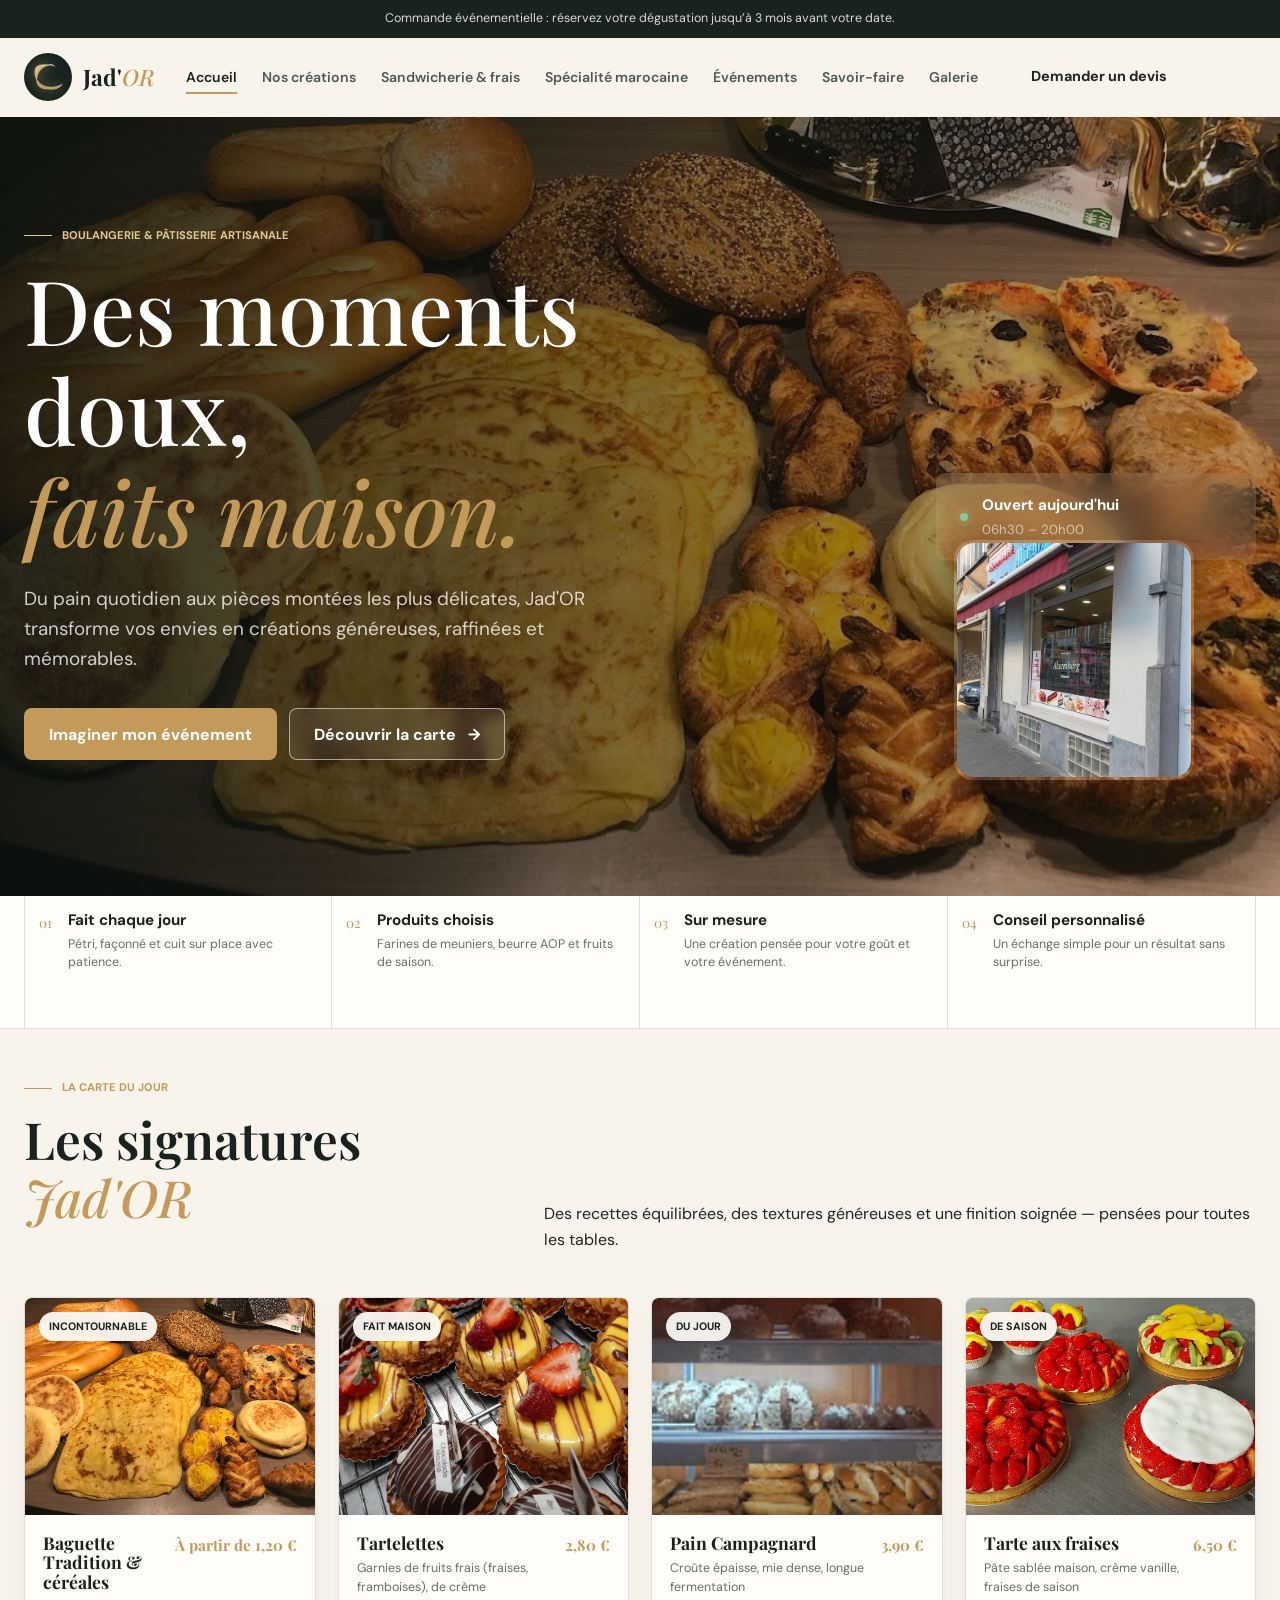
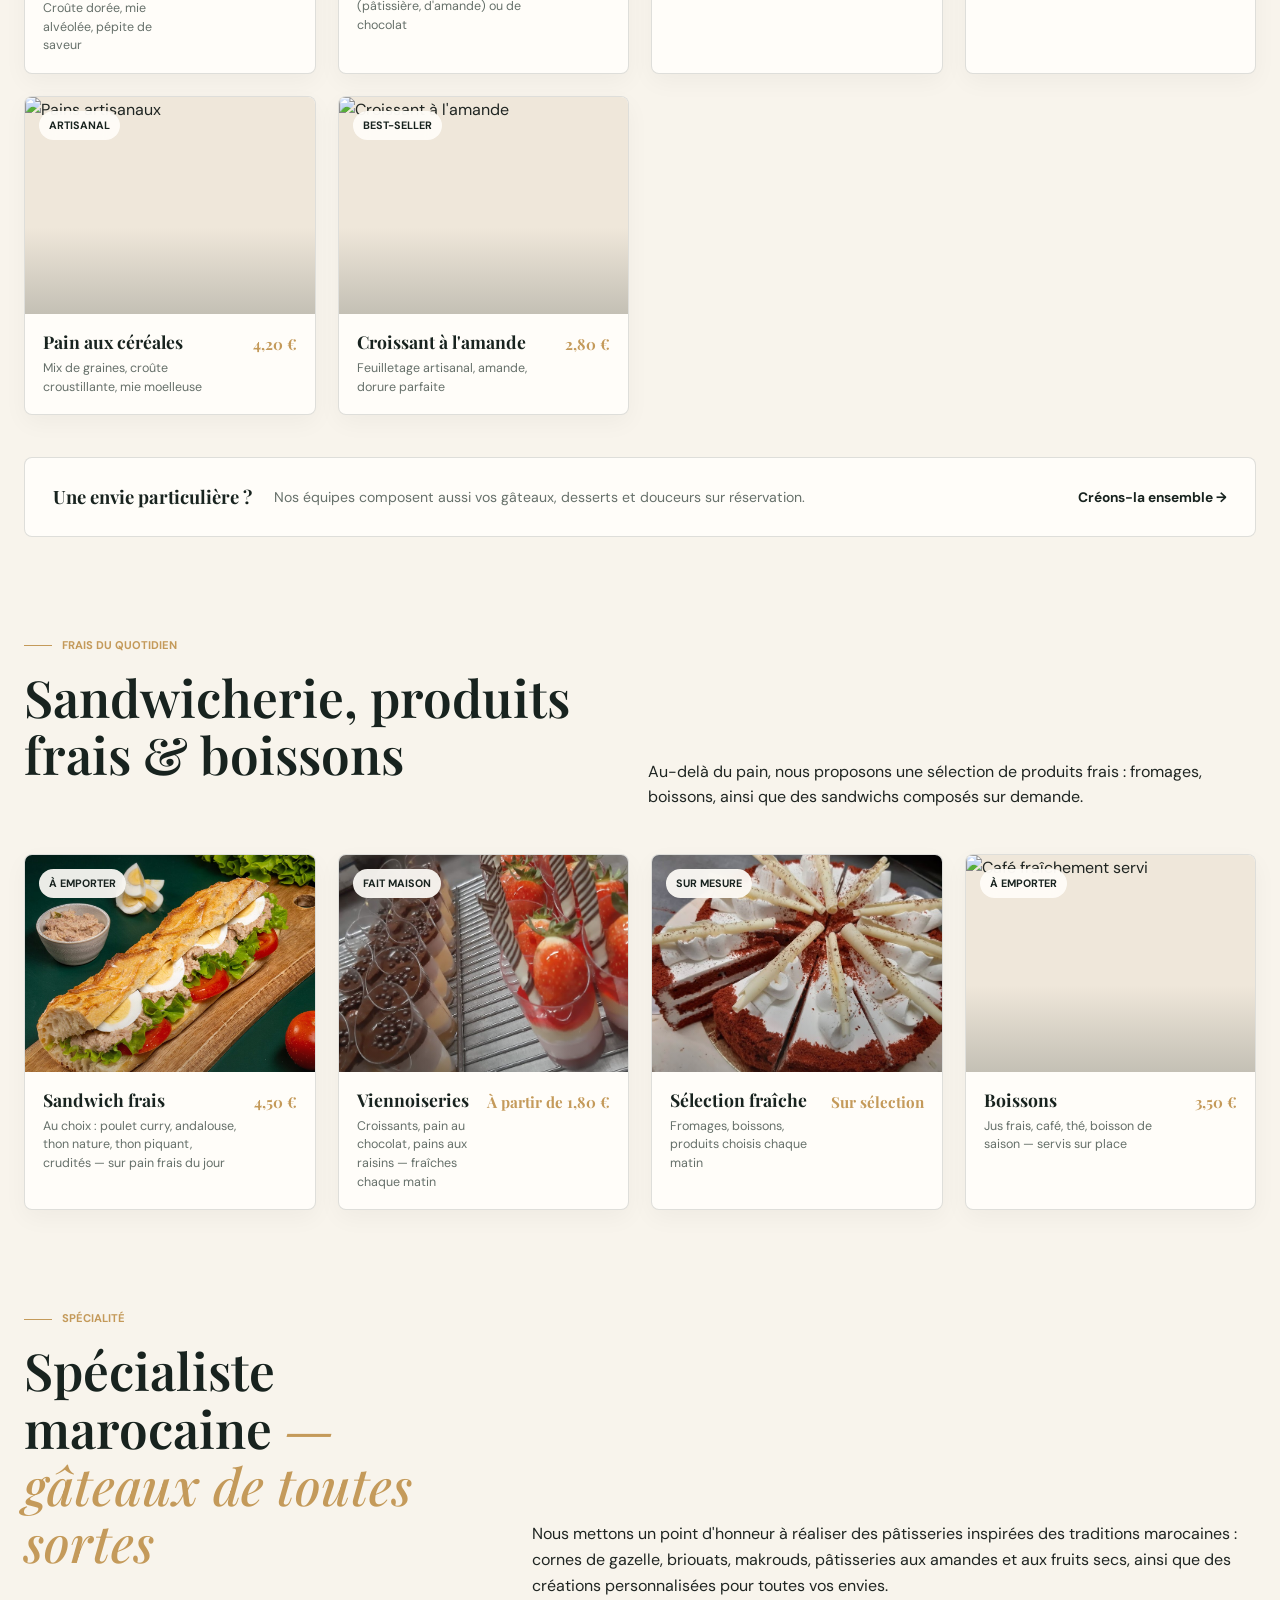
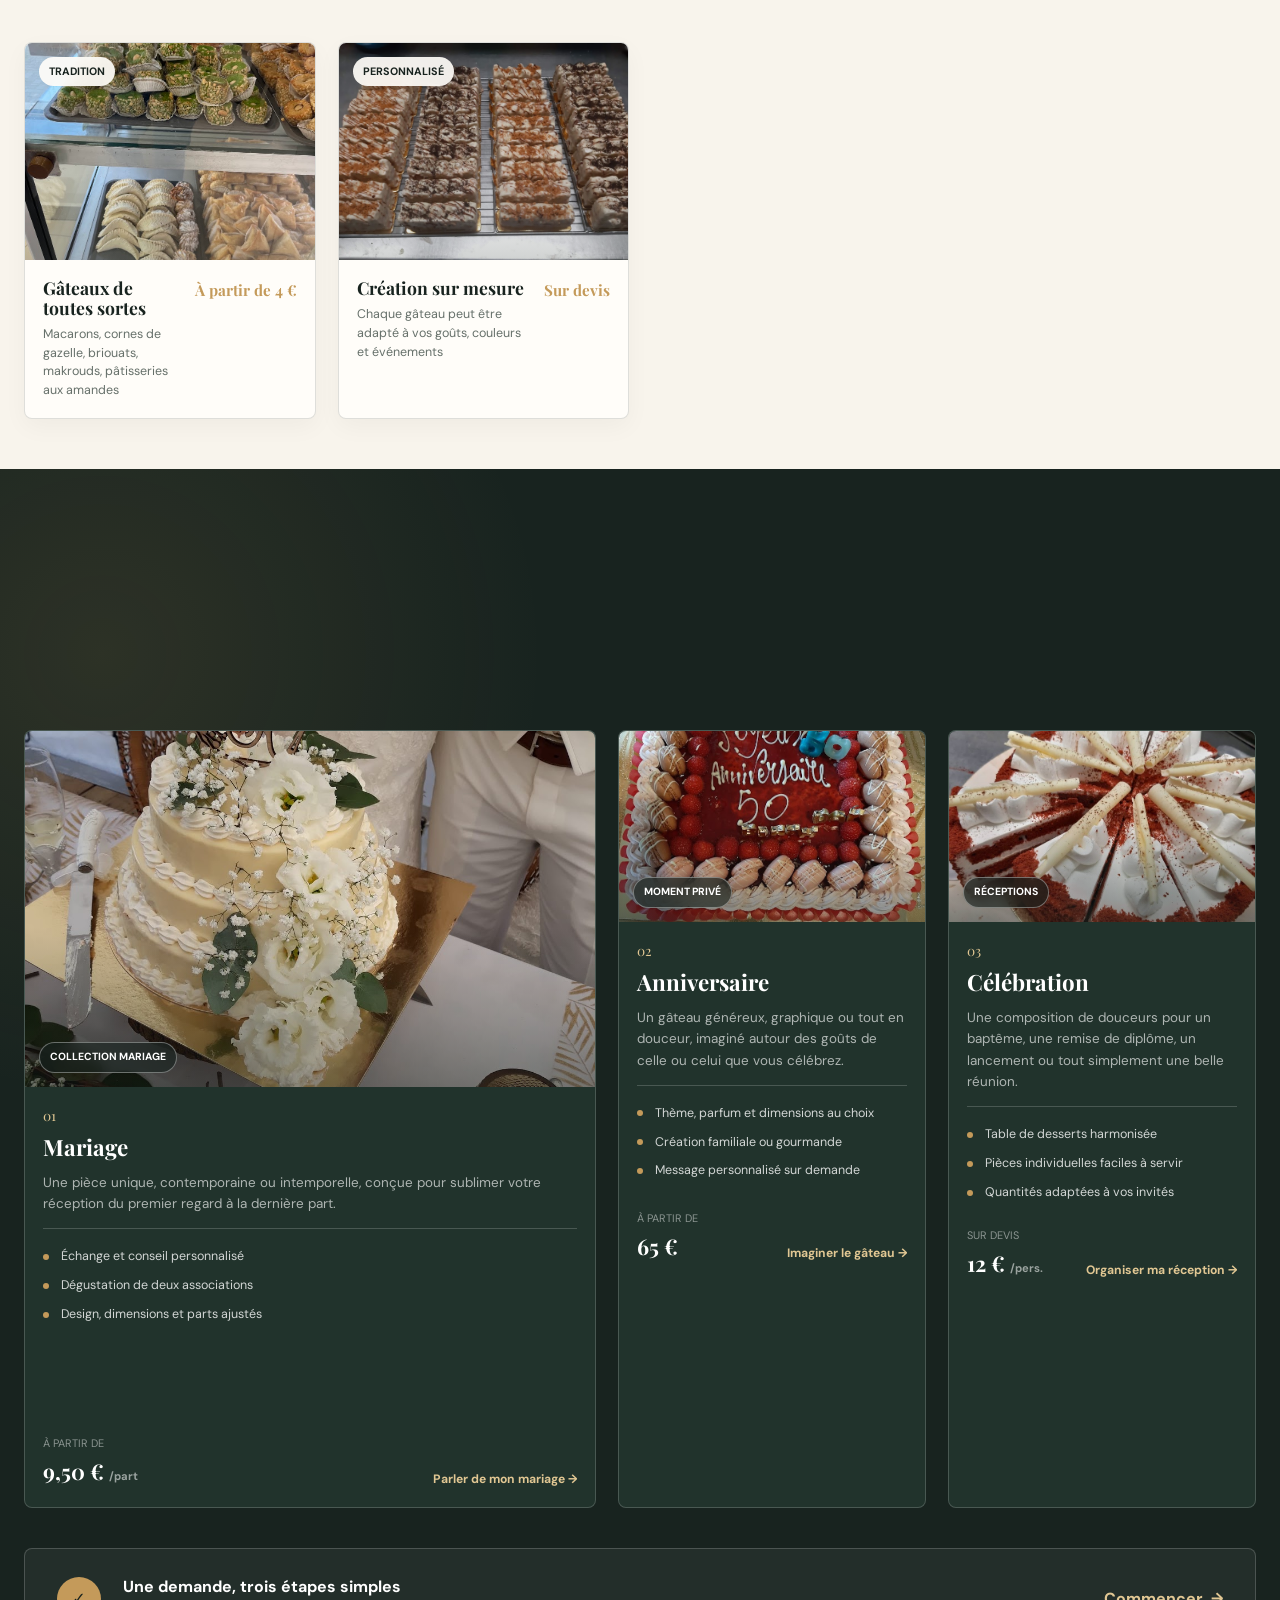
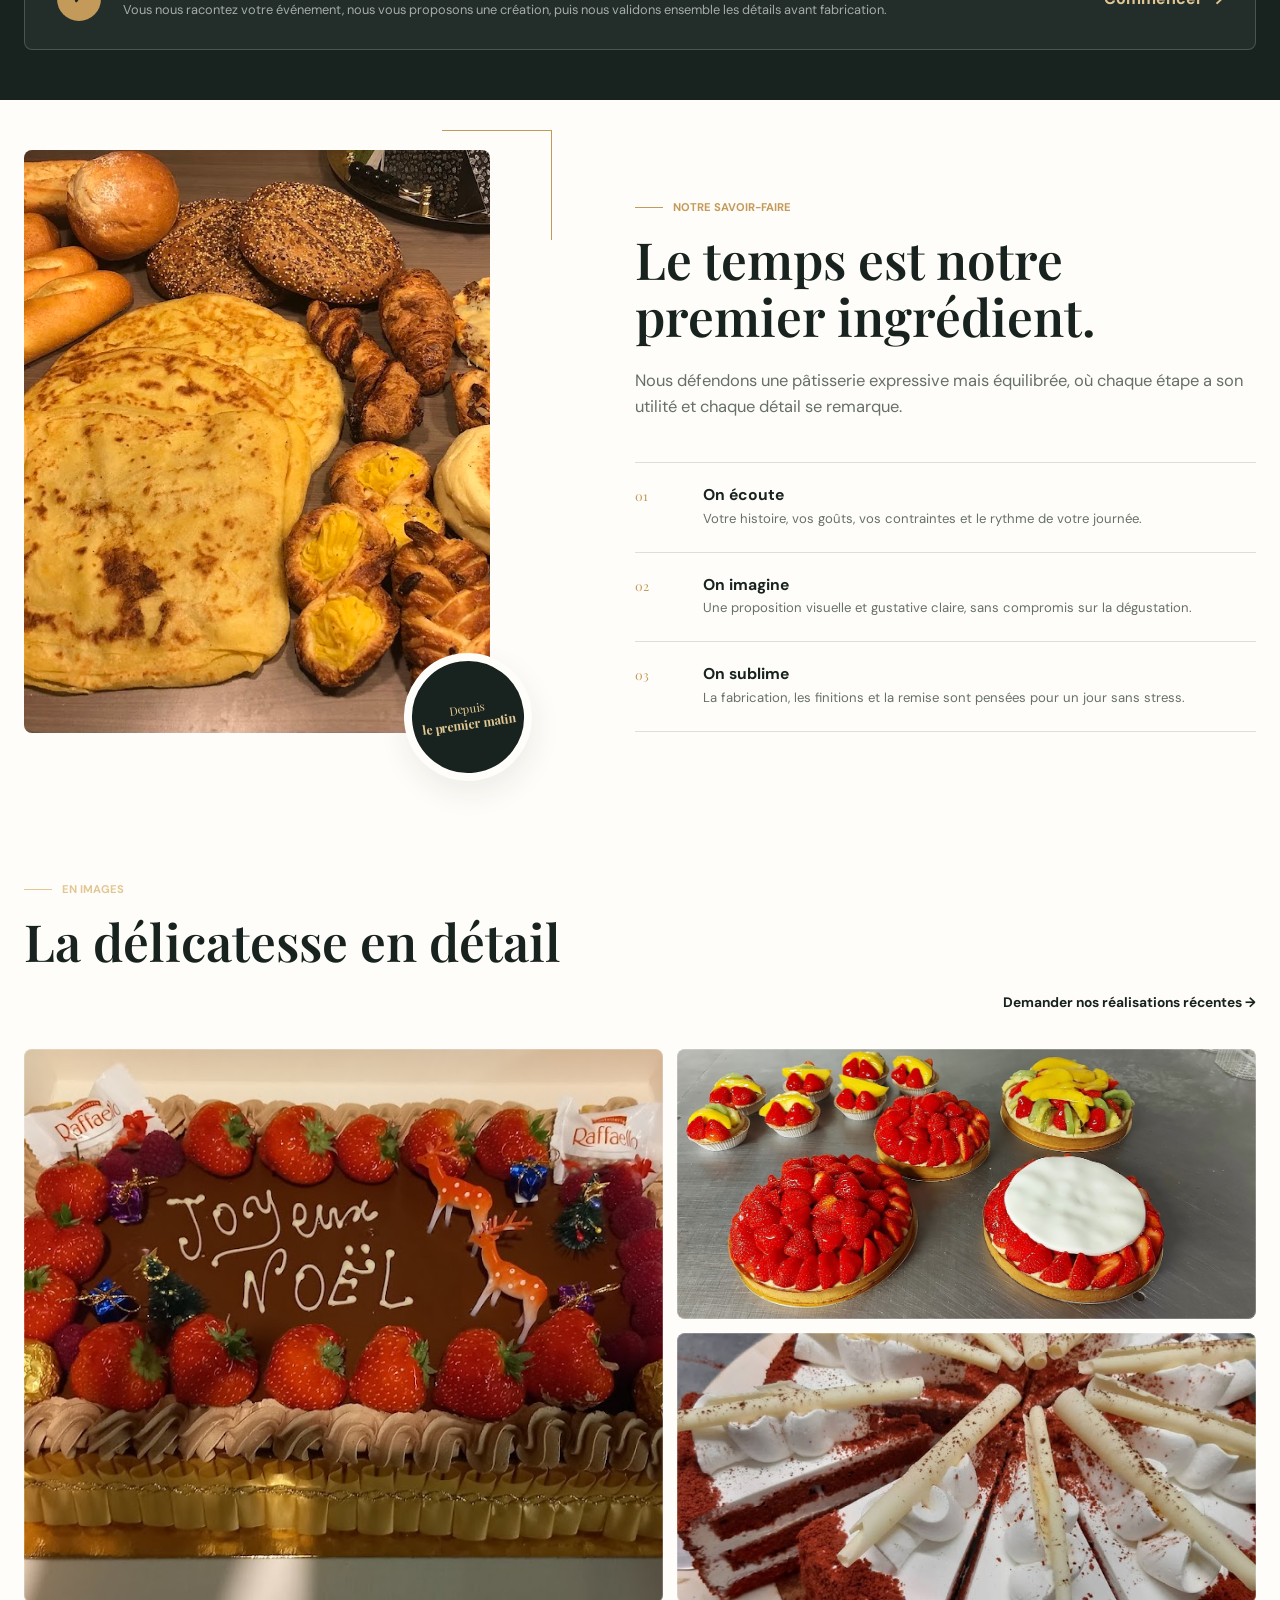
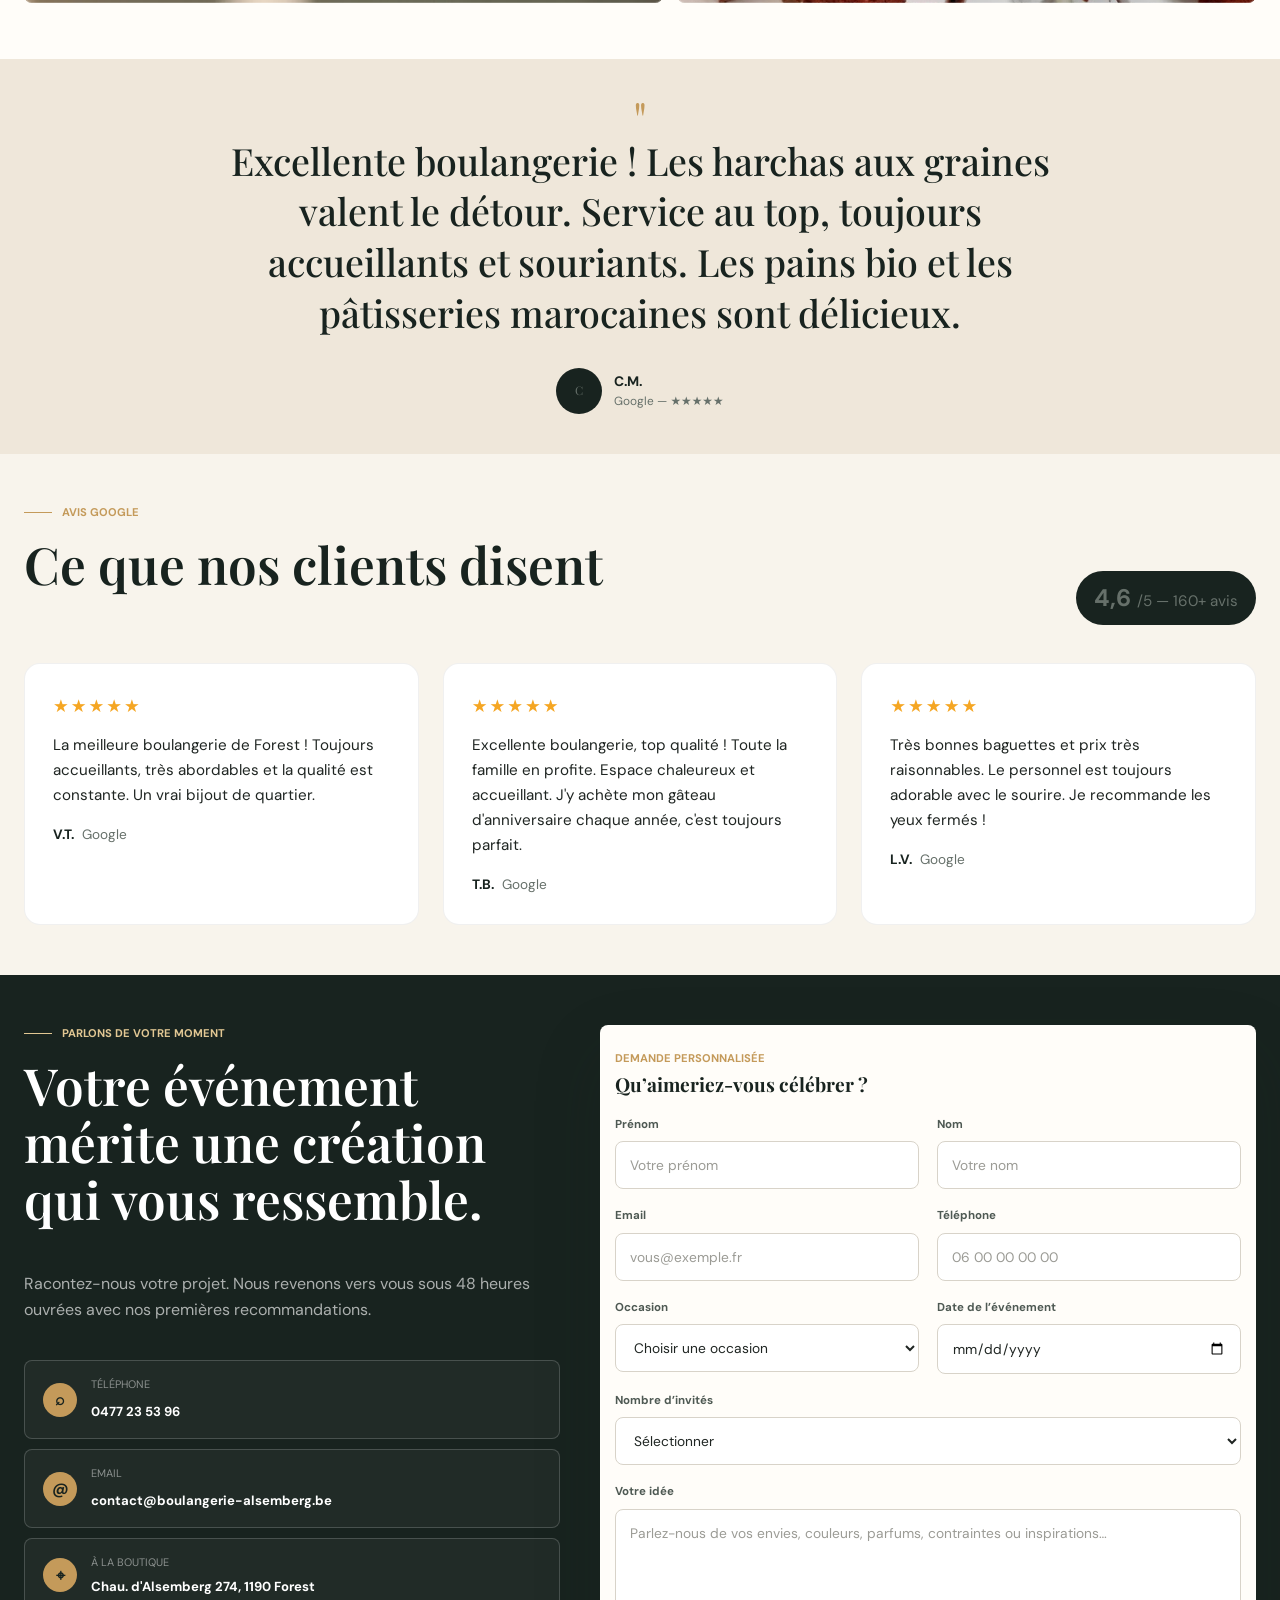
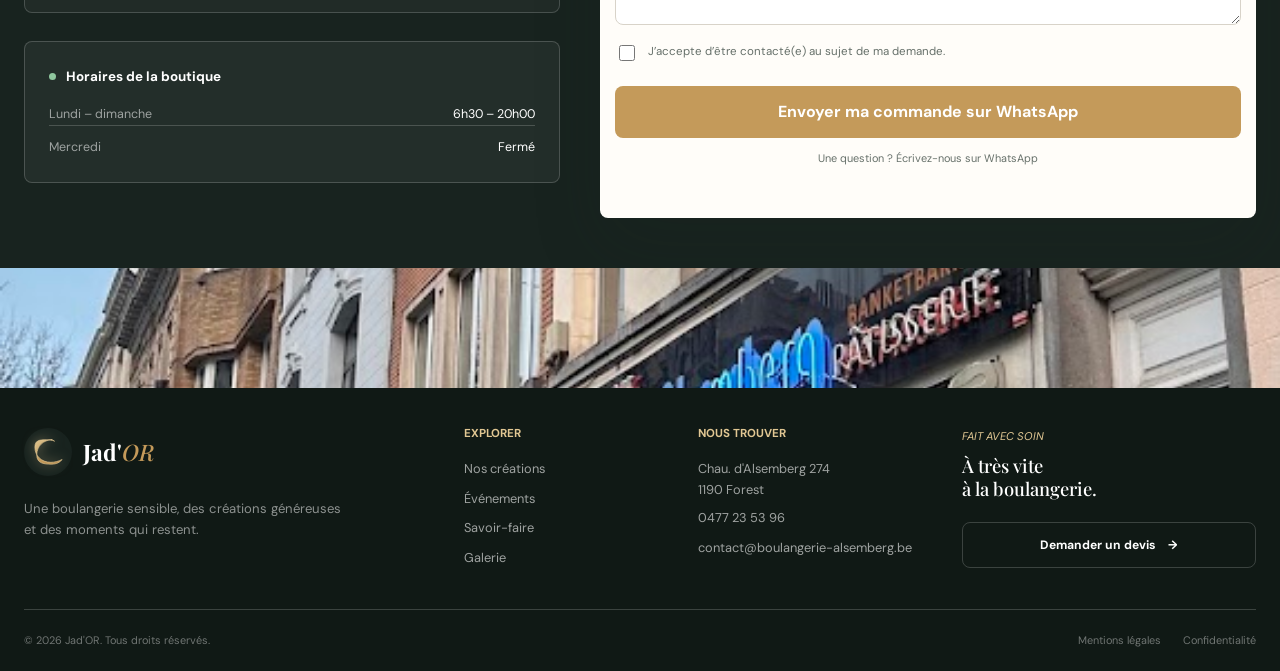
==== commit e5d8d274: "fix: suppression photo magasin + décalage photo j17 vers le bas" ====
--- a/index.html
+++ b/index.html
@@ -85,9 +85,6 @@
               <span>06h30 – 20h00</span>
             </div>
           </aside>
-          <div class="store-thumb reveal">
-            <img src="images/j13.jpg" alt="Façade de la boulangerie" loading="eager">
-          </div>
         </div>
       </div>
     </section>
--- a/style.css
+++ b/style.css
@@ -440,7 +440,7 @@
 
 .hero-floating-img {
   position: absolute;
-  top: 15%;
+  bottom: 15%;
   right: 5%;
   width: 240px;
   height: 240px;
@@ -550,21 +550,6 @@
   flex-direction: column;
   align-items: flex-end;
   gap: 12px;
-}
-
-.store-thumb {
-  width: 180px;
-  height: 120px;
-  border-radius: var(--radius-lg);
-  overflow: hidden;
-  box-shadow: 0 8px 24px rgba(0, 0, 0, 0.35);
-  border: 2px solid rgba(255, 255, 255, 0.15);
-}
-
-.store-thumb img {
-  width: 100%;
-  height: 100%;
-  object-fit: cover;
 }
 
 .scroll-cue {
@@ -1835,7 +1820,7 @@
   .hero-floating-img {
     width: 140px;
     height: 140px;
-    top: 12%;
+    bottom: 12%;
     right: 3%;
     border-radius: 14px;
   }
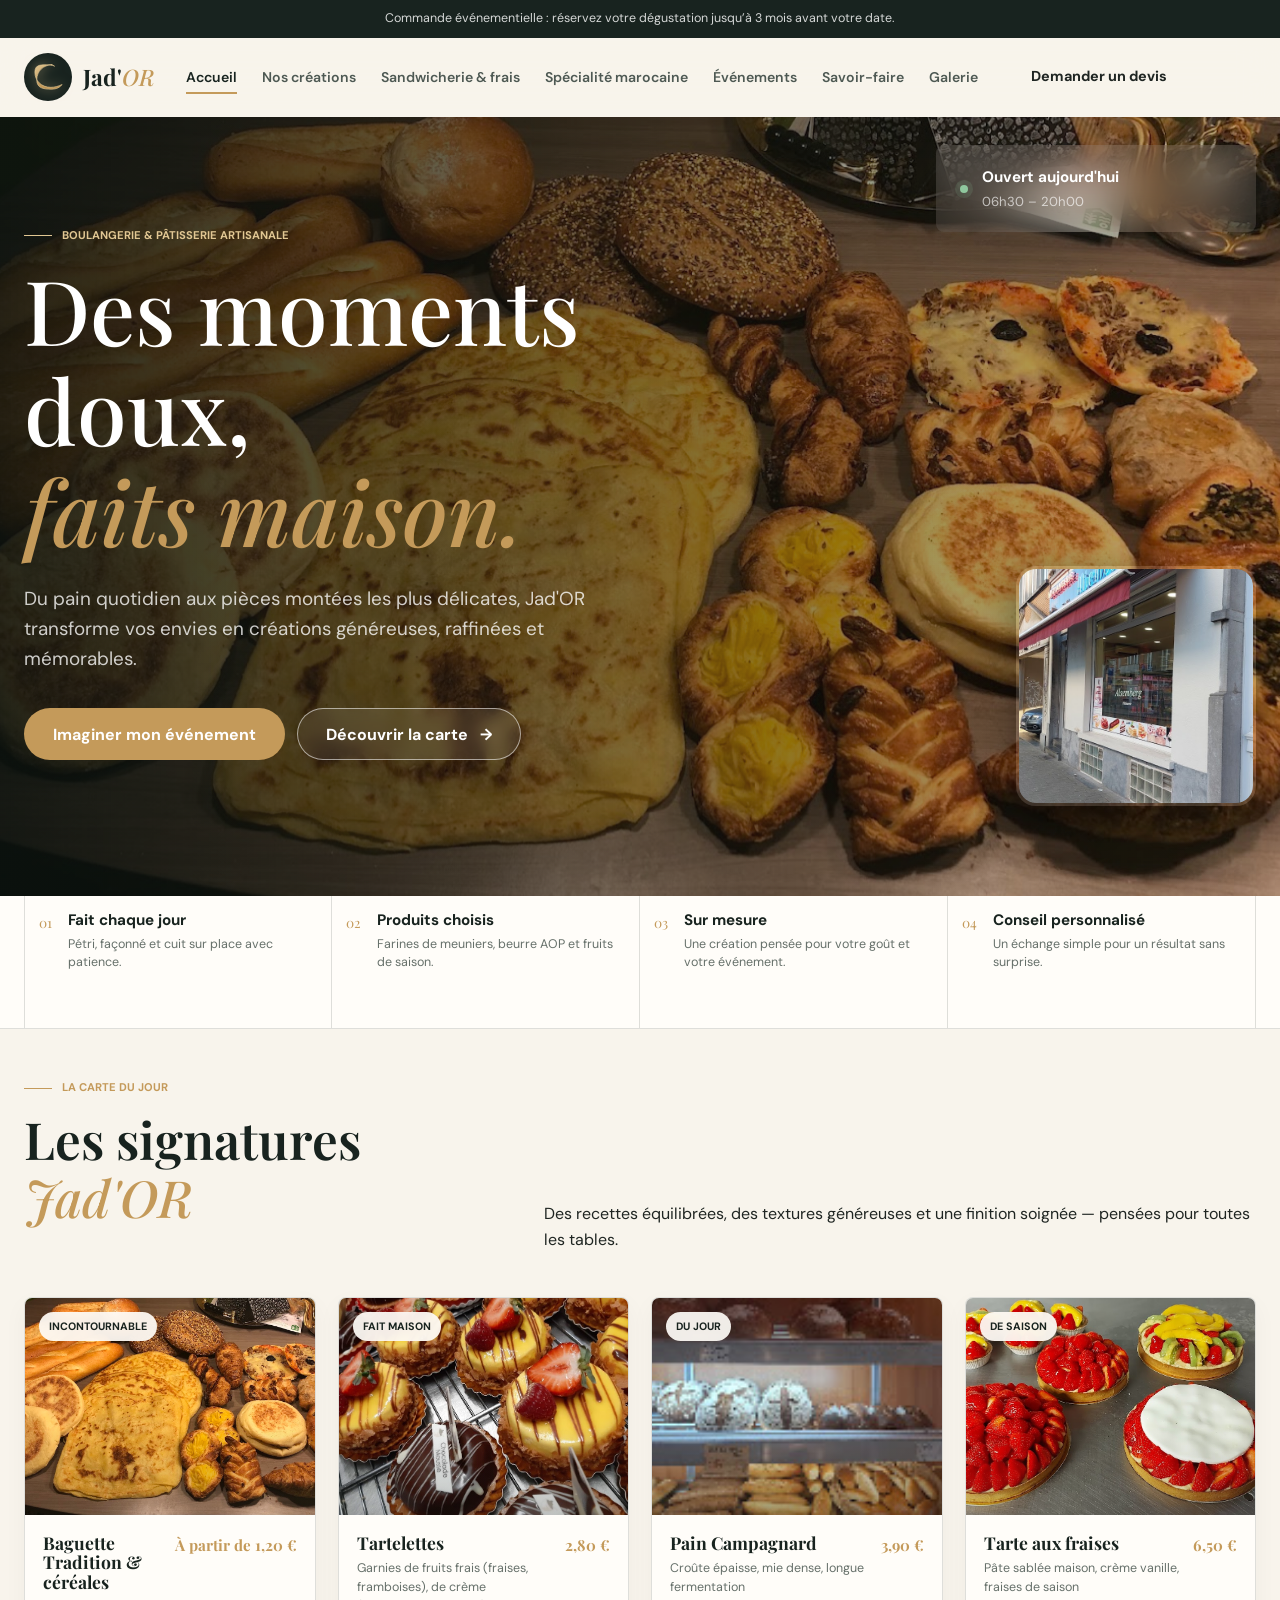
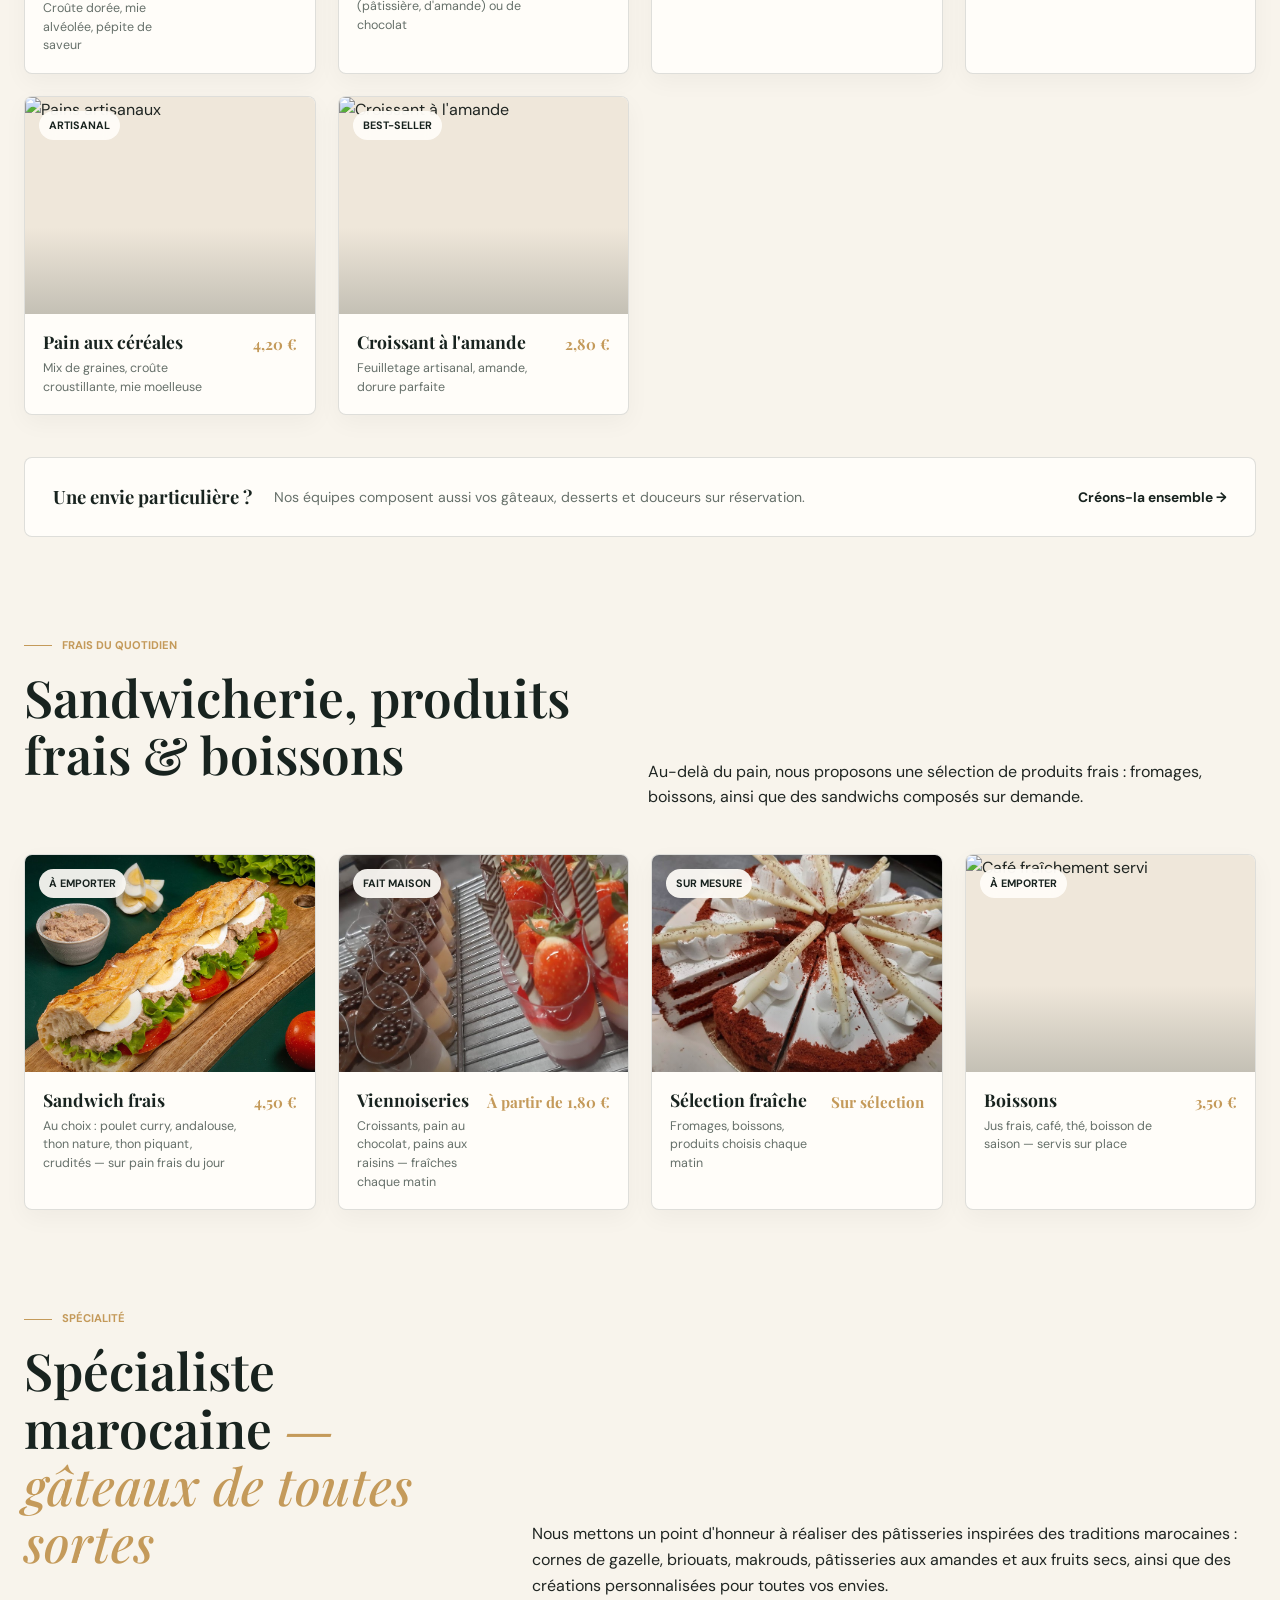
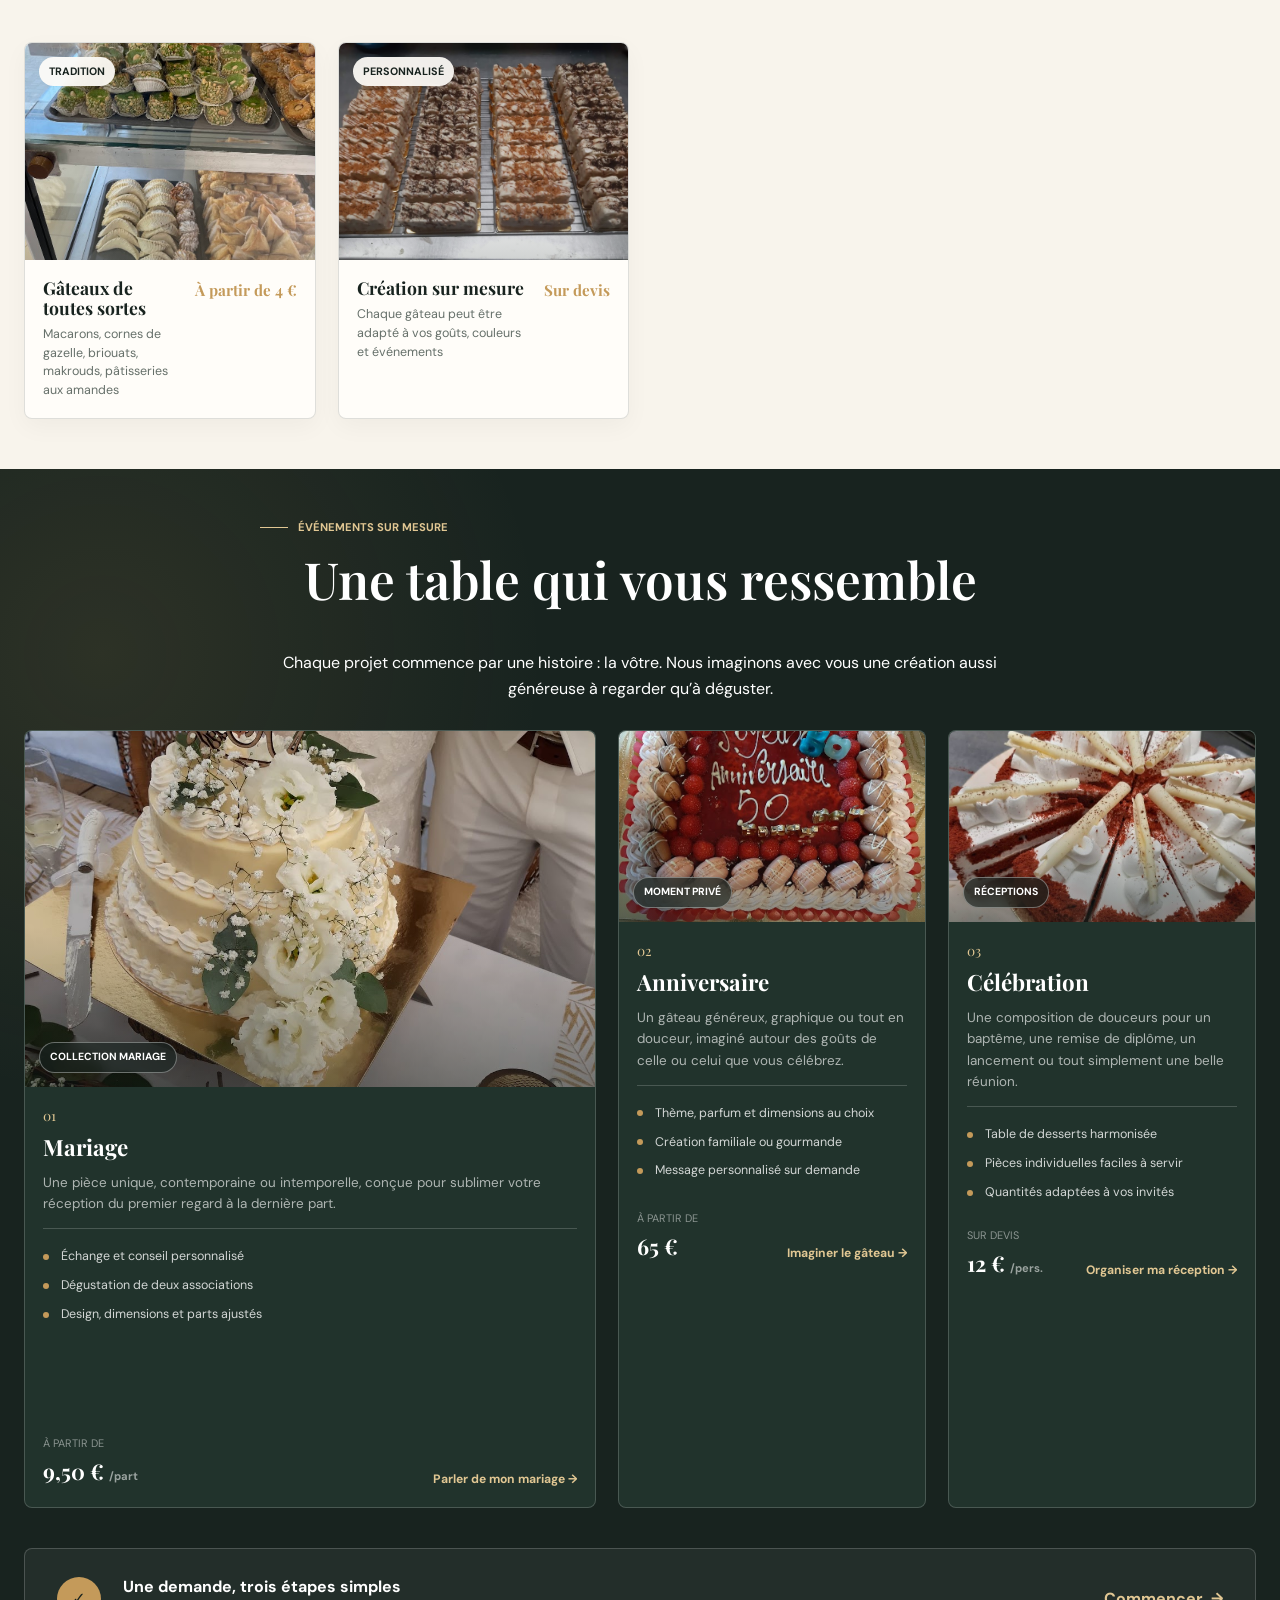
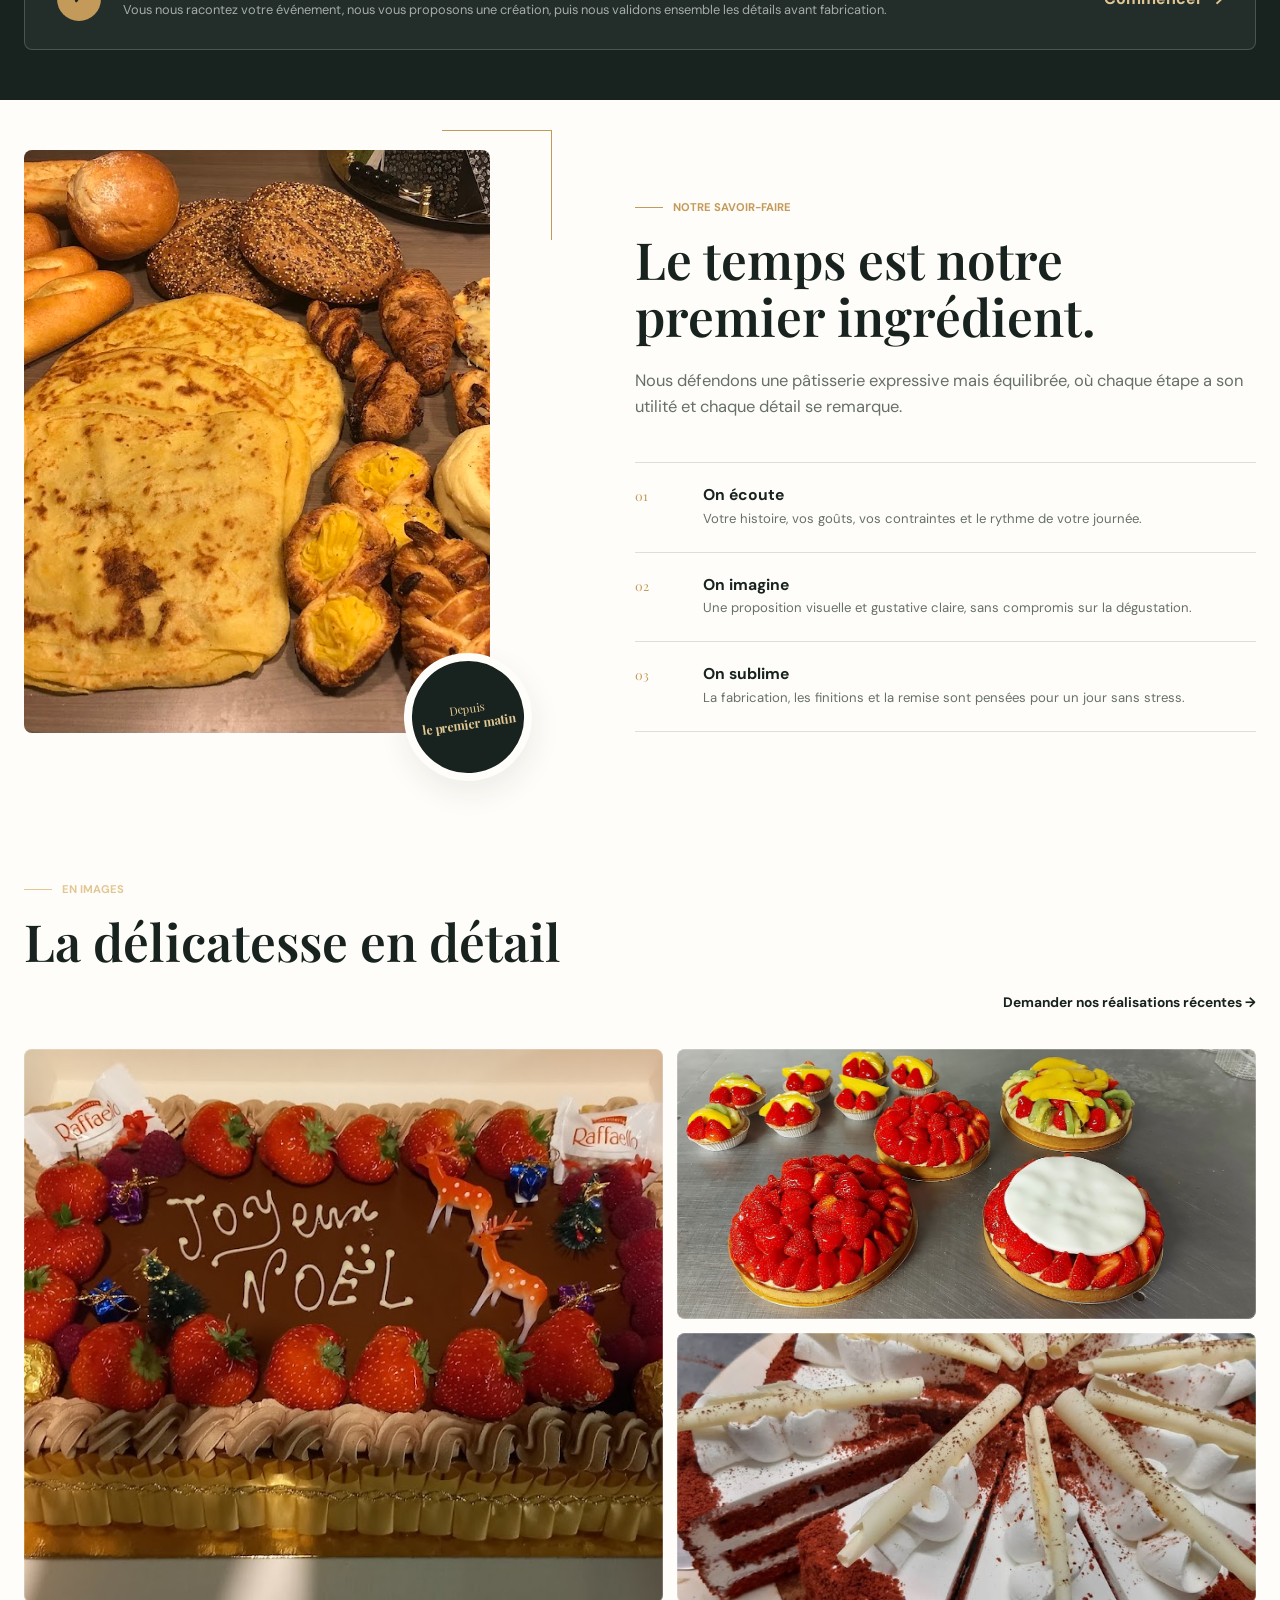
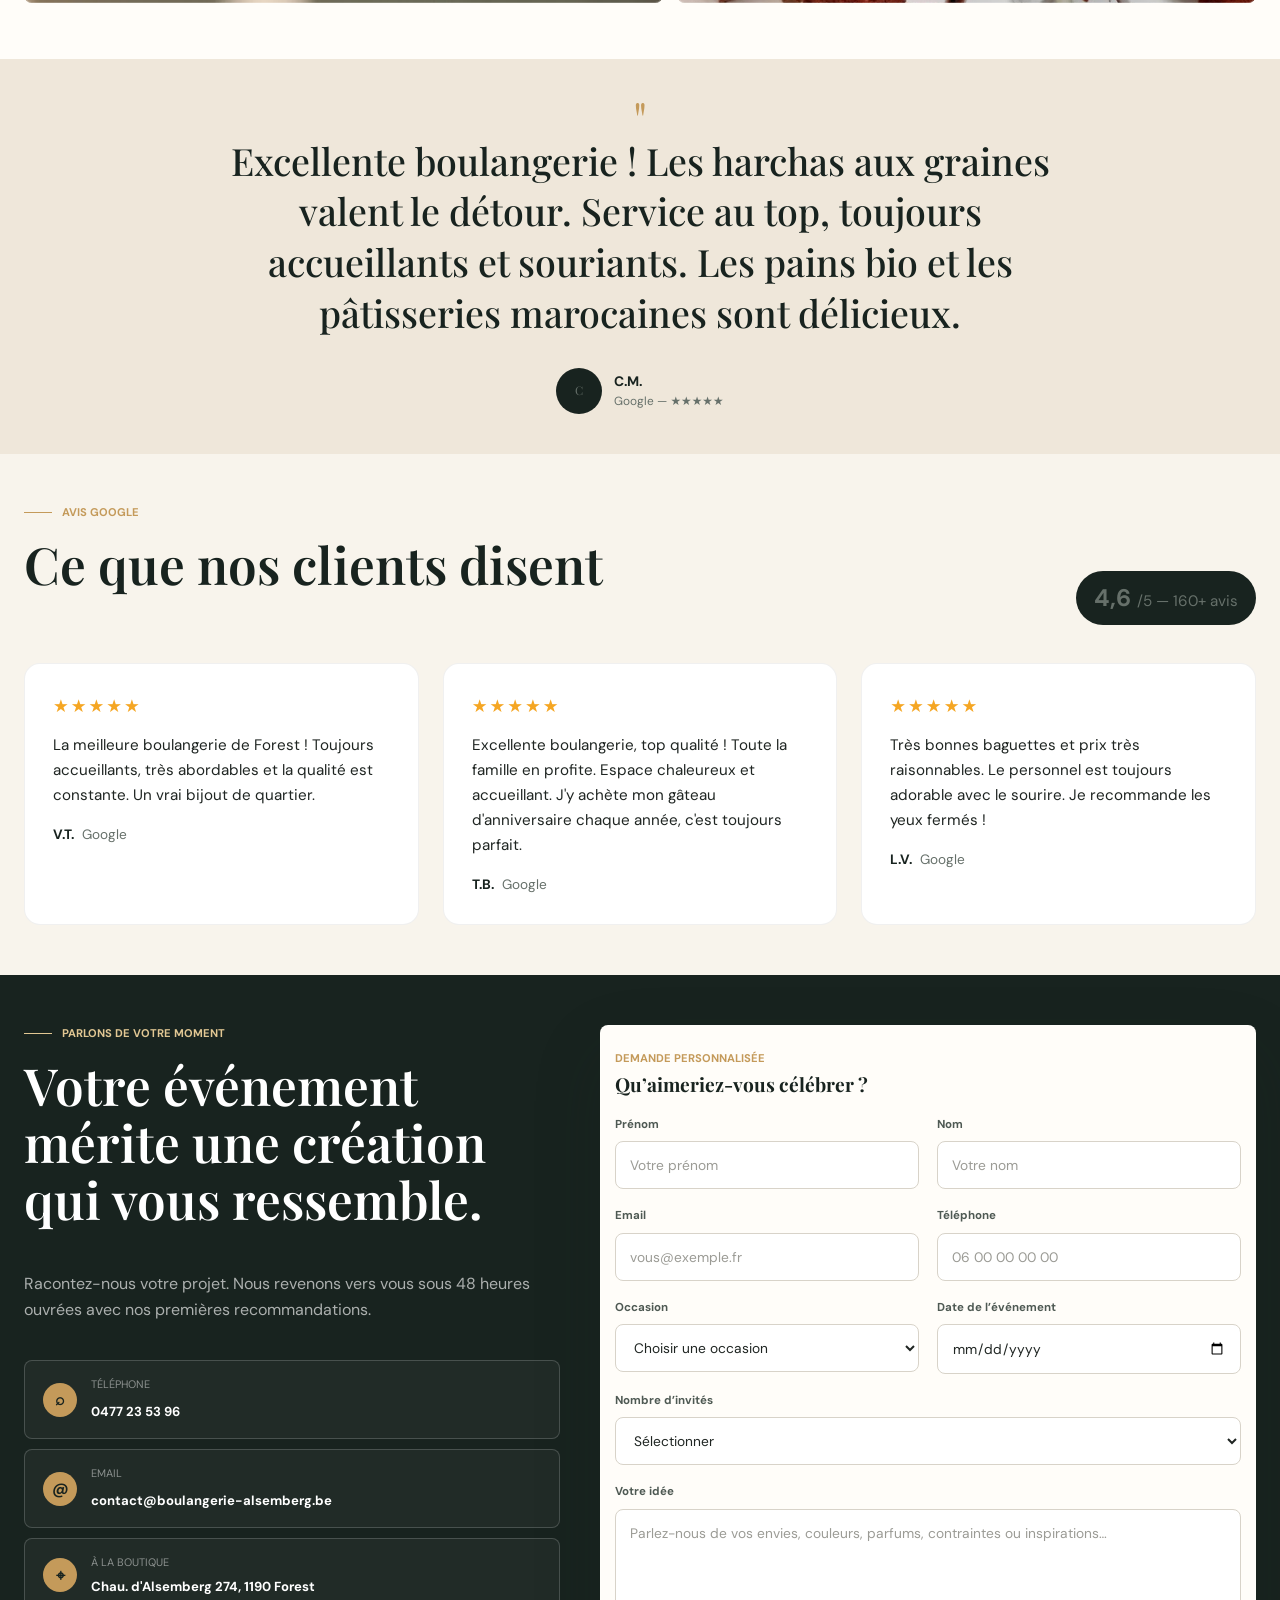
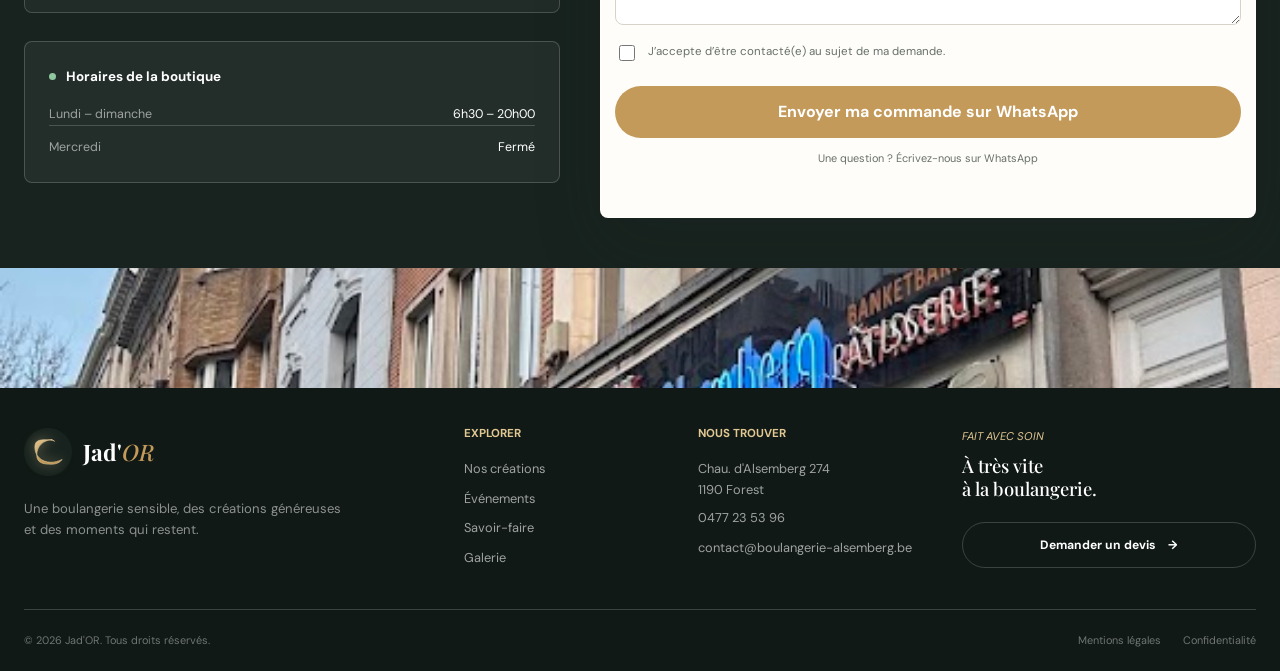
==== commit 7fb14397: "fix: carte Ouvert aujourd'hui en haut du hero, photo façade en bas sans chevauchement" ====
--- a/index.html
+++ b/index.html
@@ -64,9 +64,13 @@
       </div>
       <div class="hero-shade"></div>
       <div class="hero-inner container">
-        <div class="hero-floating-img reveal">
-          <img src="images/j17.jpg" alt="Création pâtisserie" loading="eager">
-        </div>
+        <aside class="opening-card reveal" aria-label="Horaires du jour">
+          <span class="live-dot"></span>
+          <div>
+            <strong>Ouvert aujourd'hui</strong>
+            <span>06h30 – 20h00</span>
+          </div>
+        </aside>
         <div class="hero-copy reveal">
           <p class="eyebrow eyebrow-light"><span></span> Boulangerie & pâtisserie artisanale</p>
           <h1>Des moments doux,<br><em>faits maison.</em></h1>
@@ -78,13 +82,9 @@
         </div>
 
         <div class="hero-bottom-right">
-          <aside class="opening-card reveal" aria-label="Horaires du jour">
-            <span class="live-dot"></span>
-            <div>
-              <strong>Ouvert aujourd'hui</strong>
-              <span>06h30 – 20h00</span>
-            </div>
-          </aside>
+          <div class="hero-floating-img reveal">
+            <img src="images/j17.jpg" alt="Façade de la boulangerie" loading="eager">
+          </div>
         </div>
       </div>
     </section>
--- a/style.css
+++ b/style.css
@@ -138,9 +138,9 @@
   align-items: center;
   justify-content: center;
   gap: 12px;
-  padding: 13px 24px;
+  padding: 13px 28px;
   border: 1px solid transparent;
-  border-radius: var(--radius);
+  border-radius: 999px;
   font-weight: 700;
   line-height: 1.2;
   transition: background var(--transition), border-color var(--transition), color var(--transition), transform var(--transition);
@@ -439,16 +439,12 @@
 }
 
 .hero-floating-img {
-  position: absolute;
-  bottom: 15%;
-  right: 5%;
   width: 240px;
   height: 240px;
   border-radius: 20px;
   overflow: hidden;
   box-shadow: 0 12px 40px rgba(0, 0, 0, 0.45);
   border: 3px solid rgba(255, 255, 255, 0.12);
-  z-index: 3;
 }
 
 .hero-floating-img img {
@@ -507,8 +503,10 @@
 }
 
 .opening-card {
-  justify-self: end;
-  align-self: end;
+  position: absolute;
+  top: 28px;
+  right: 0;
+  z-index: 4;
   width: min(100%, 320px);
   padding: 20px 24px;
   border-radius: var(--radius-lg);
@@ -546,10 +544,11 @@
 }
 
 .hero-bottom-right {
+  align-self: end;
   display: flex;
   flex-direction: column;
   align-items: flex-end;
-  gap: 12px;
+  gap: 16px;
 }
 
 .scroll-cue {
@@ -1725,8 +1724,10 @@
   }
 
   .opening-card {
+    position: static;
     width: 100%;
     justify-self: stretch;
+    align-self: start;
   }
 
   .features-grid {
@@ -1820,8 +1821,6 @@
   .hero-floating-img {
     width: 140px;
     height: 140px;
-    bottom: 12%;
-    right: 3%;
     border-radius: 14px;
   }
 
@@ -1851,6 +1850,7 @@
   }
 
   .opening-card {
+    position: static;
     width: 100%;
     padding: 20px;
   }
@@ -2106,8 +2106,9 @@
   }
 
   .opening-card {
+    position: static;
     padding: 14px 16px;
-    width: min(100%, 260px);
+    width: 100%;
   }
 
   .opening-card strong {
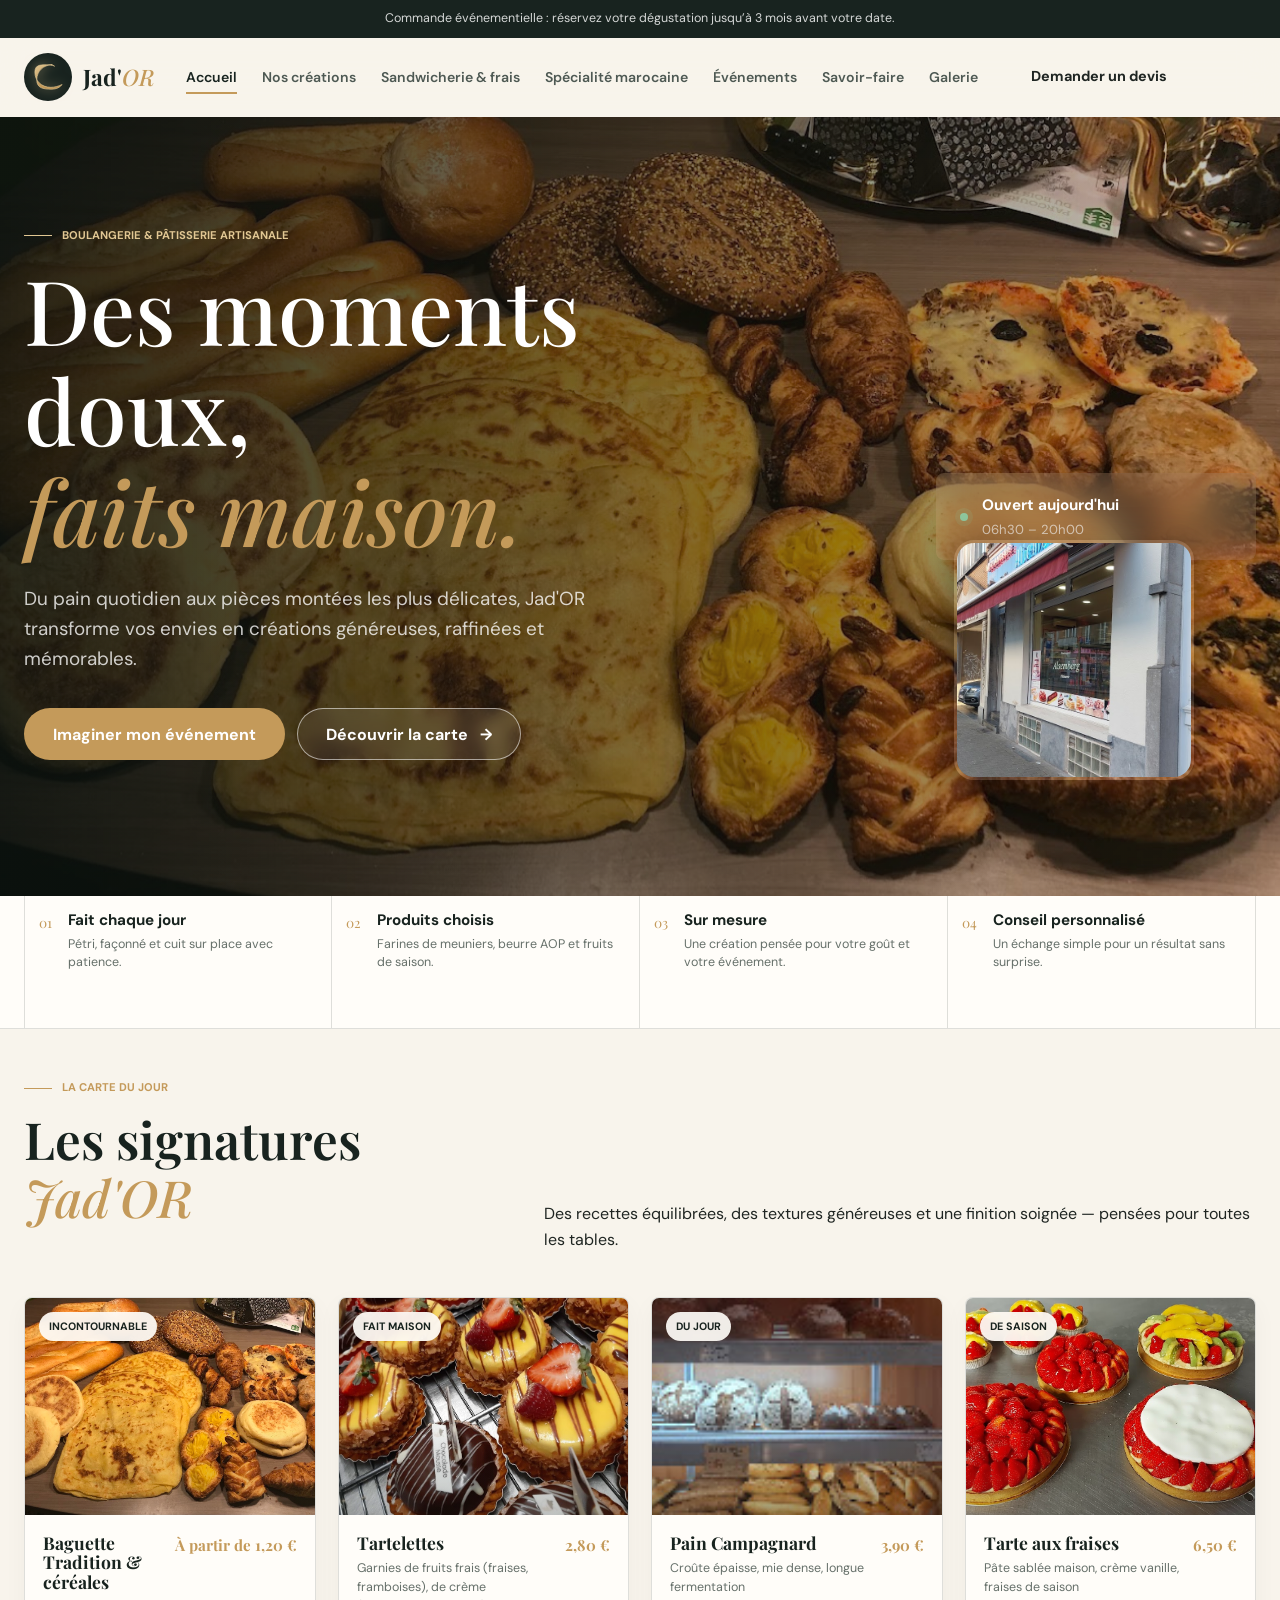
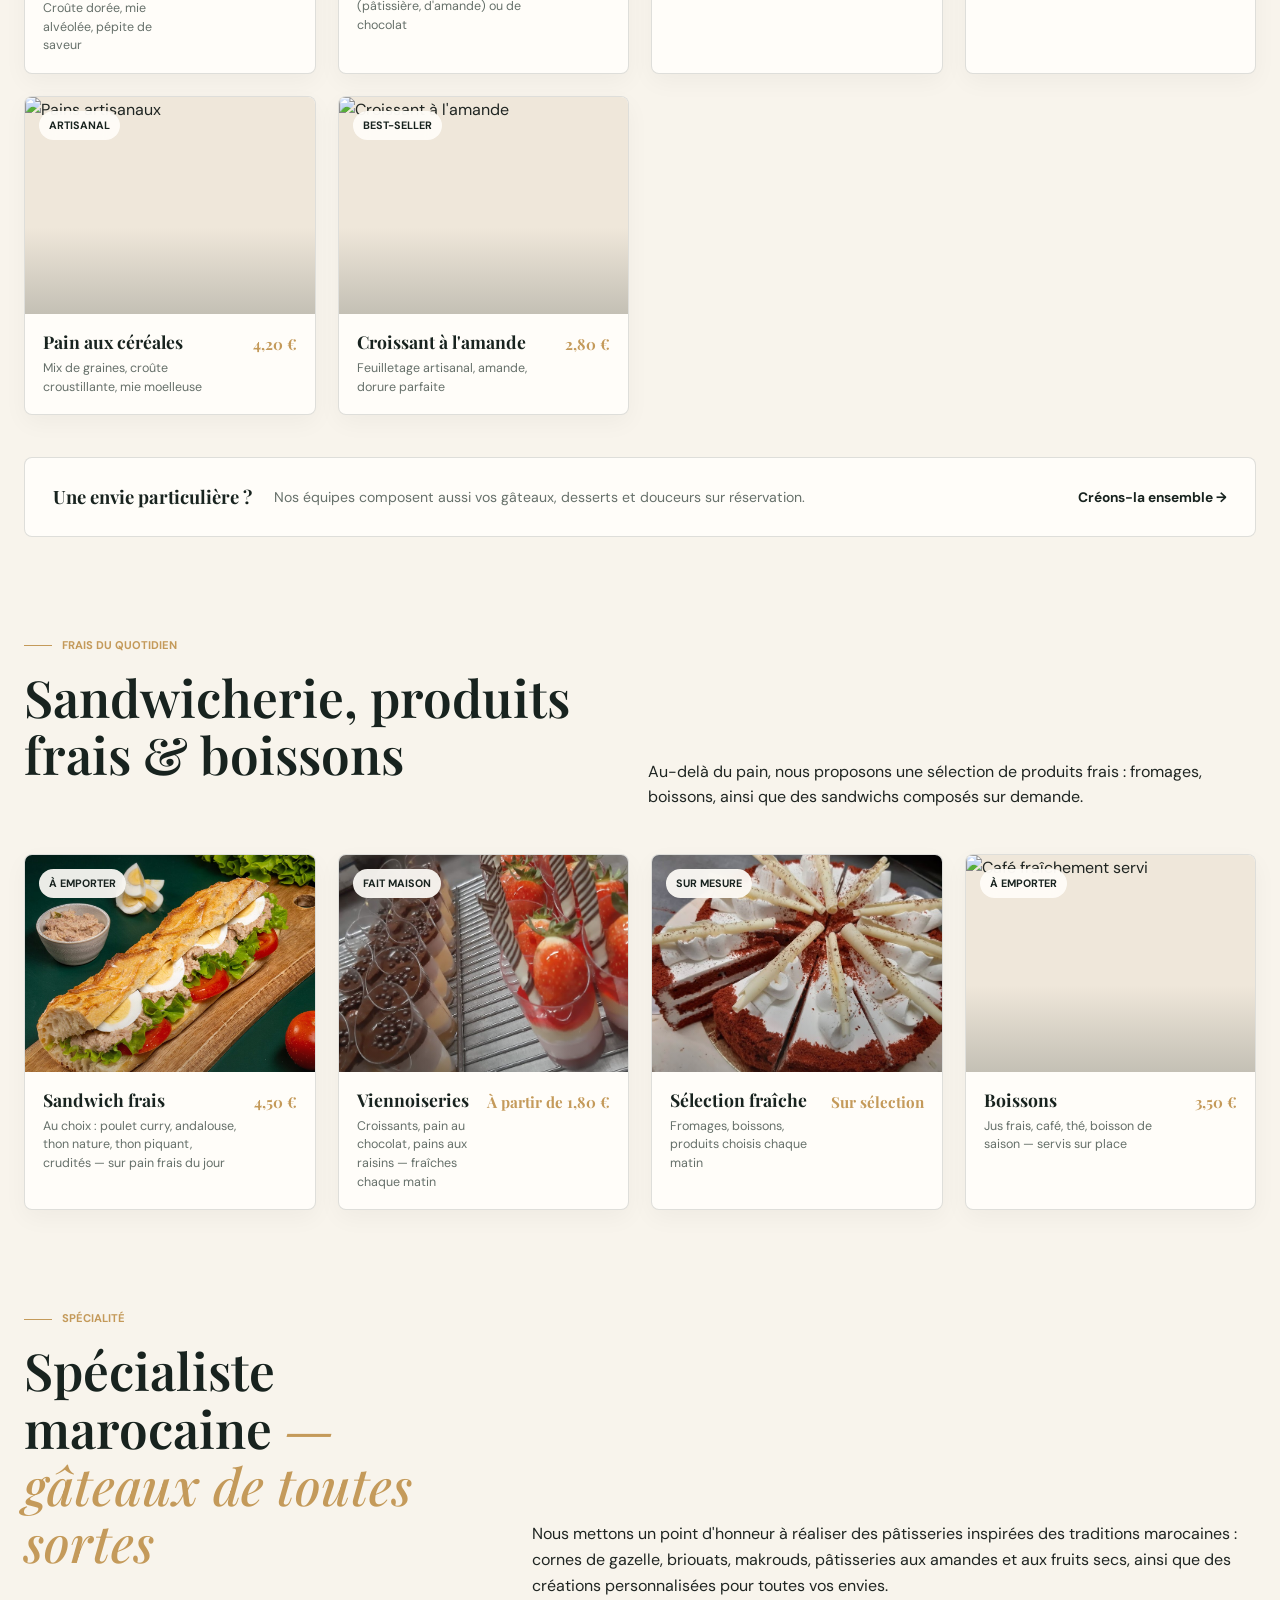
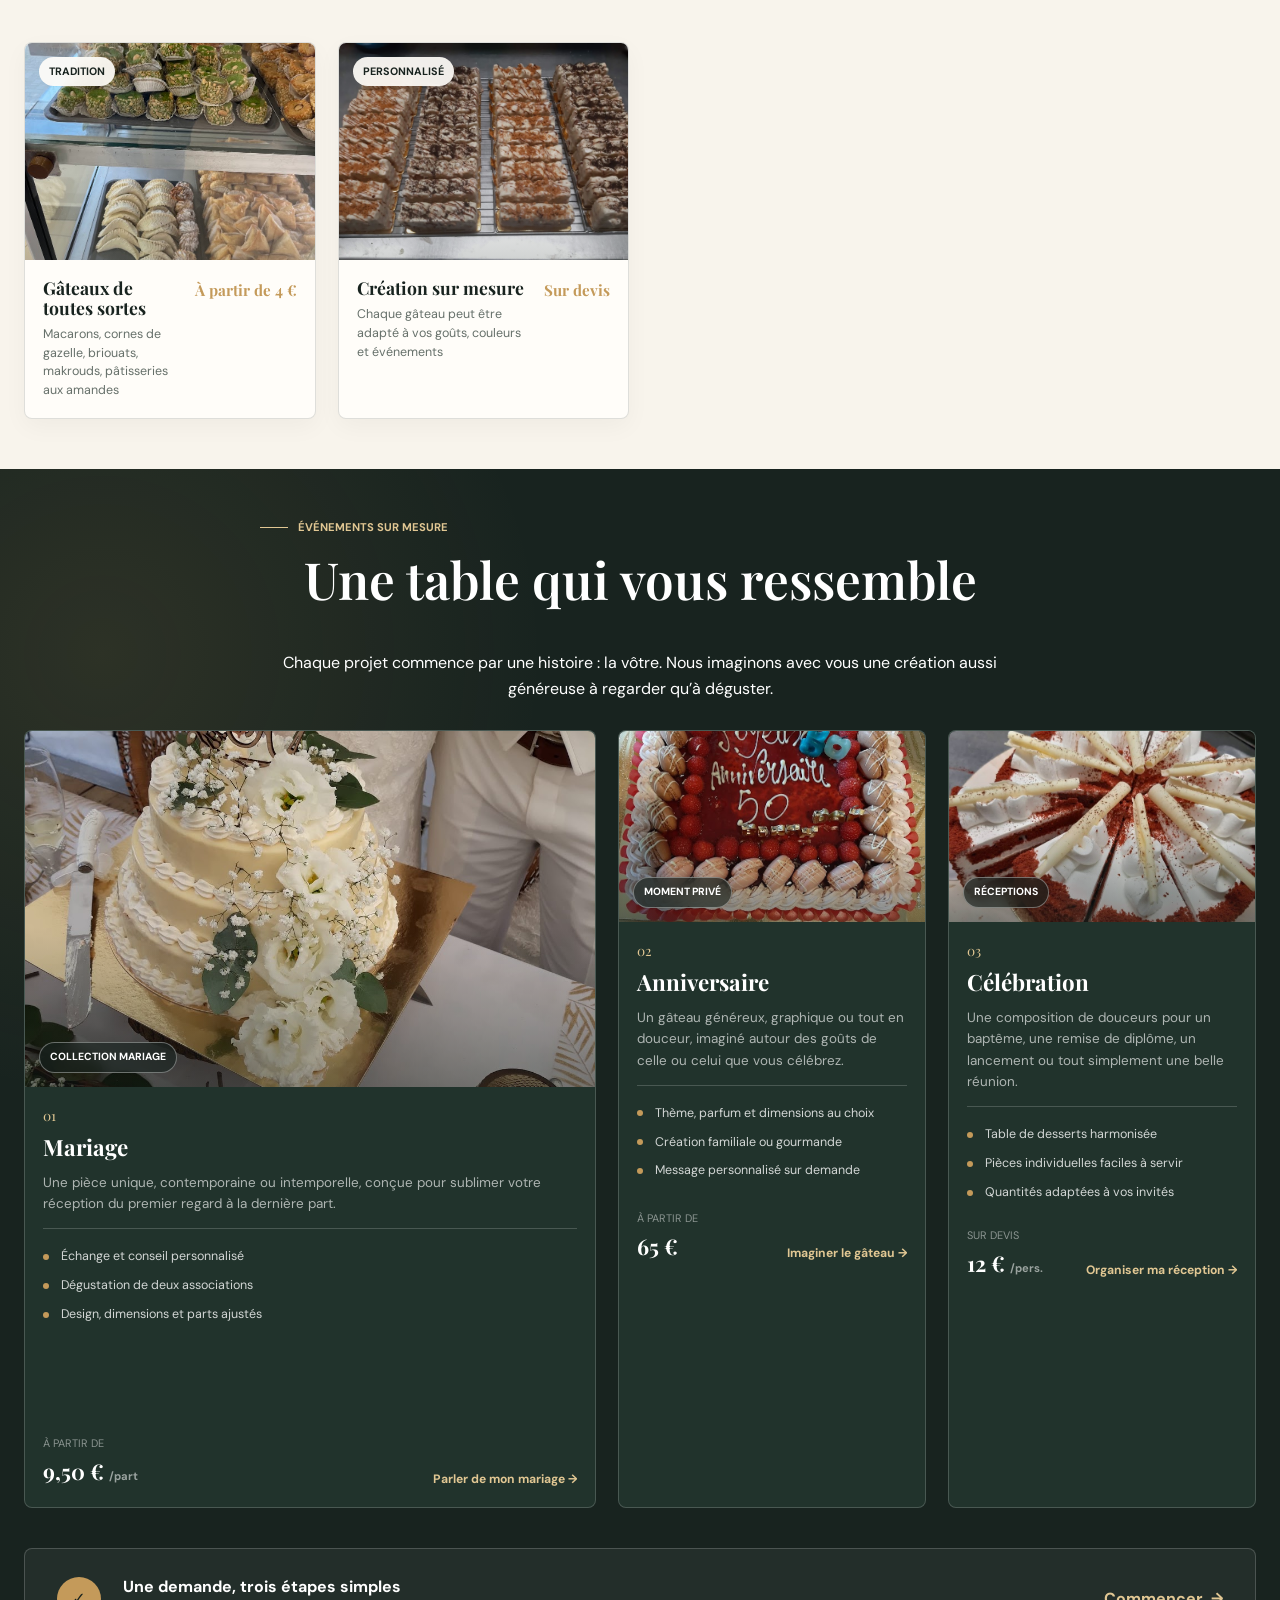
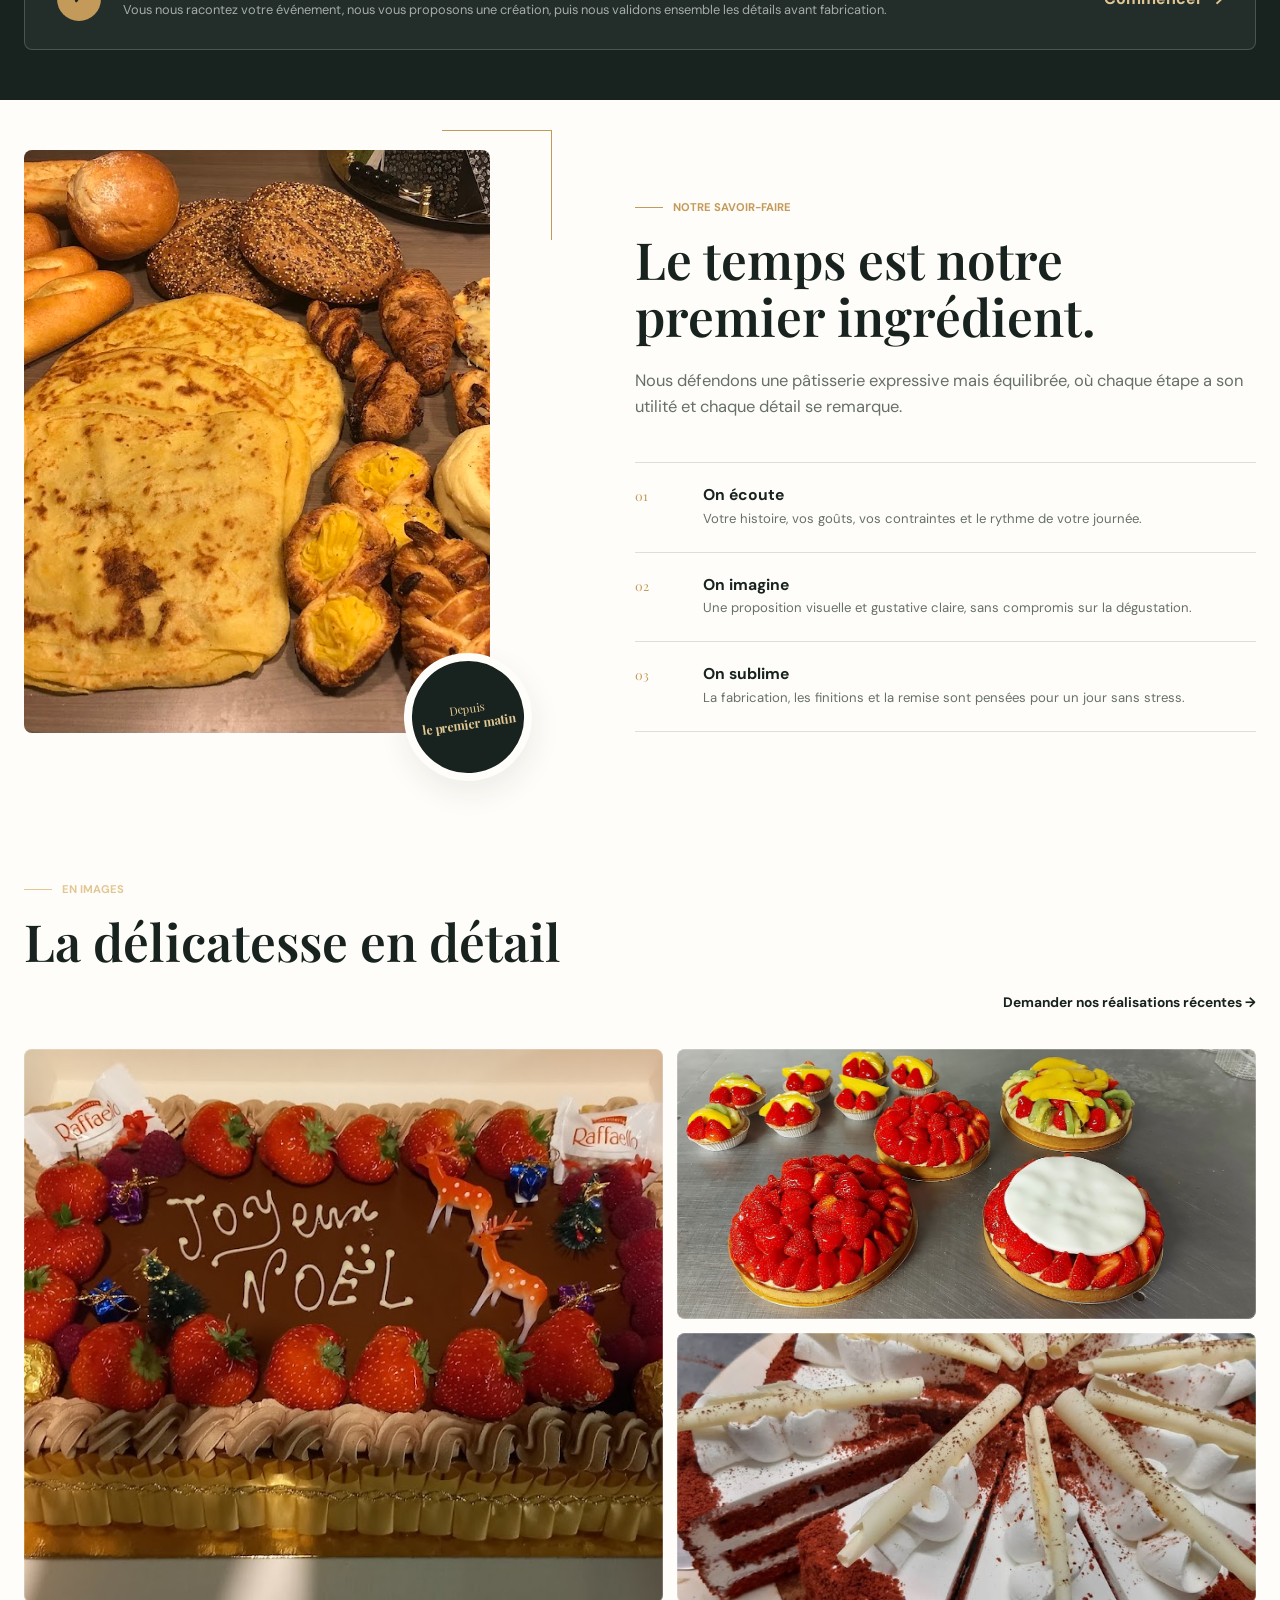
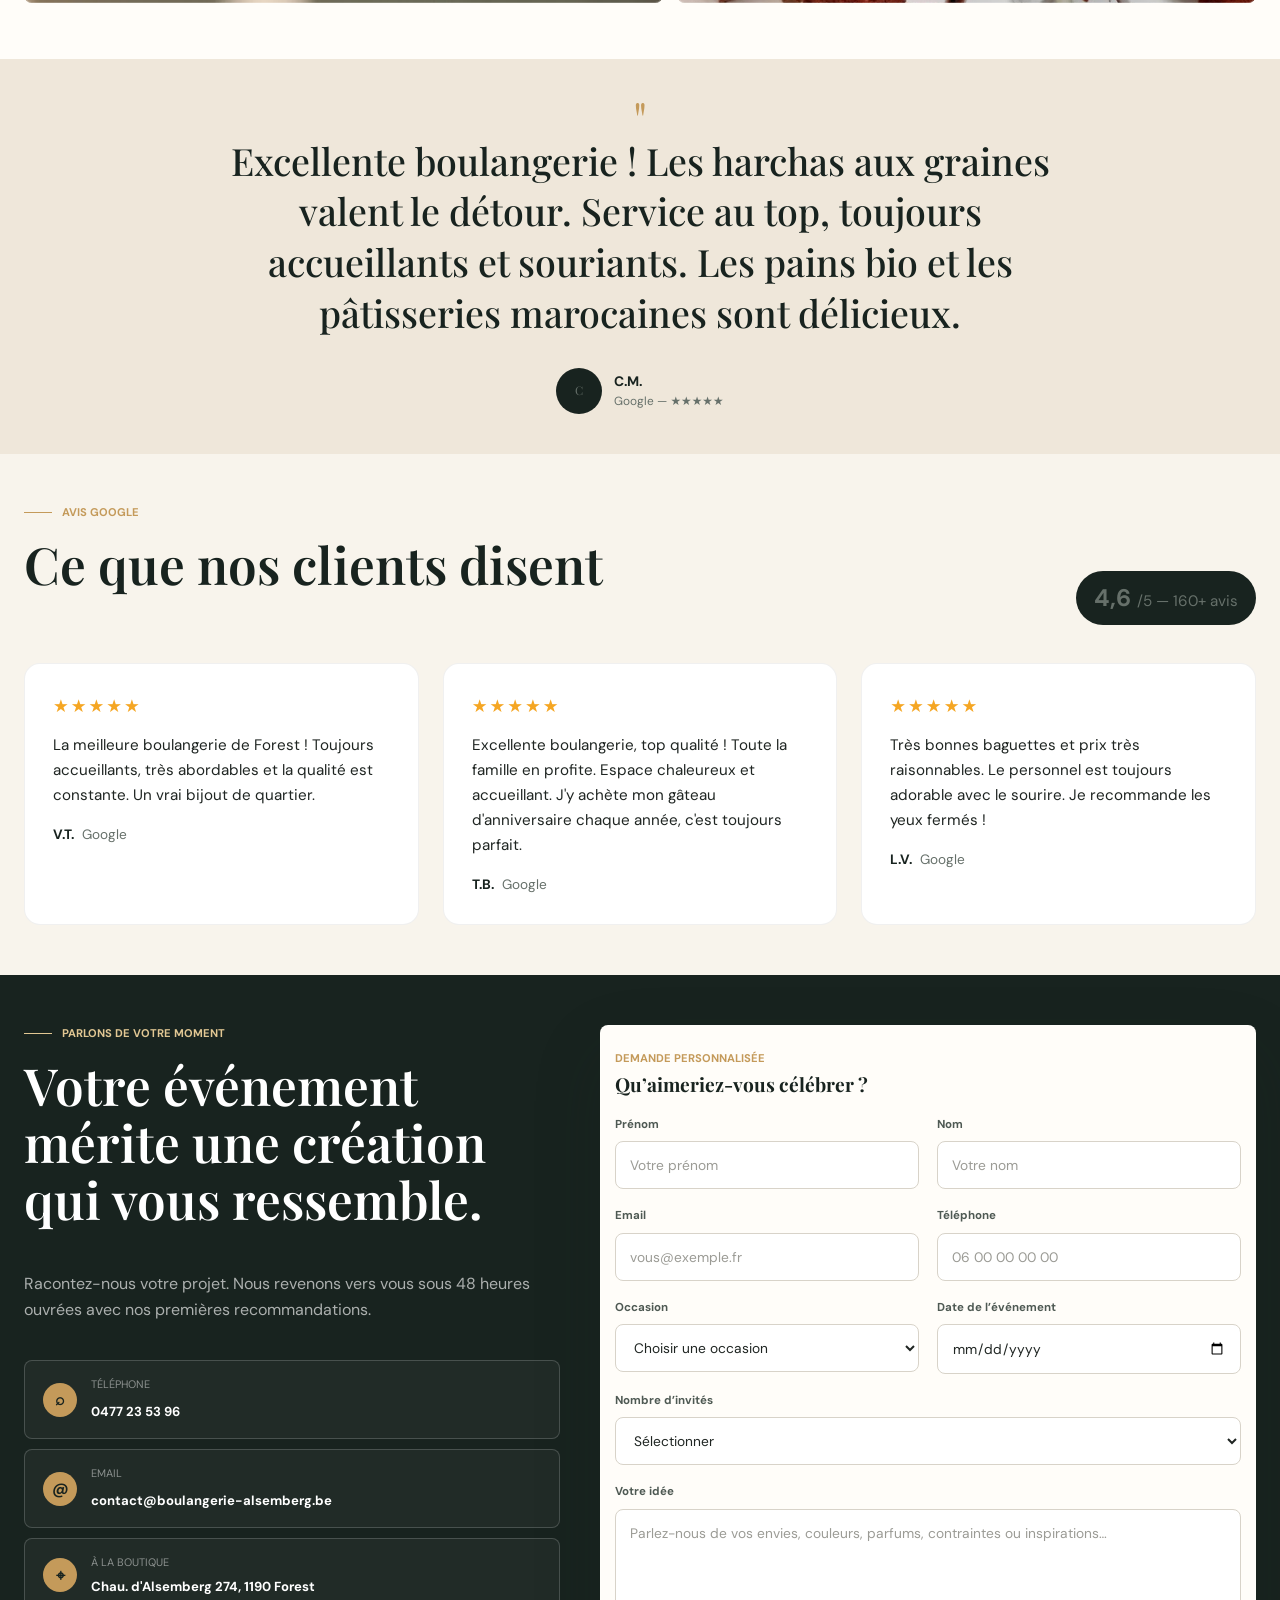
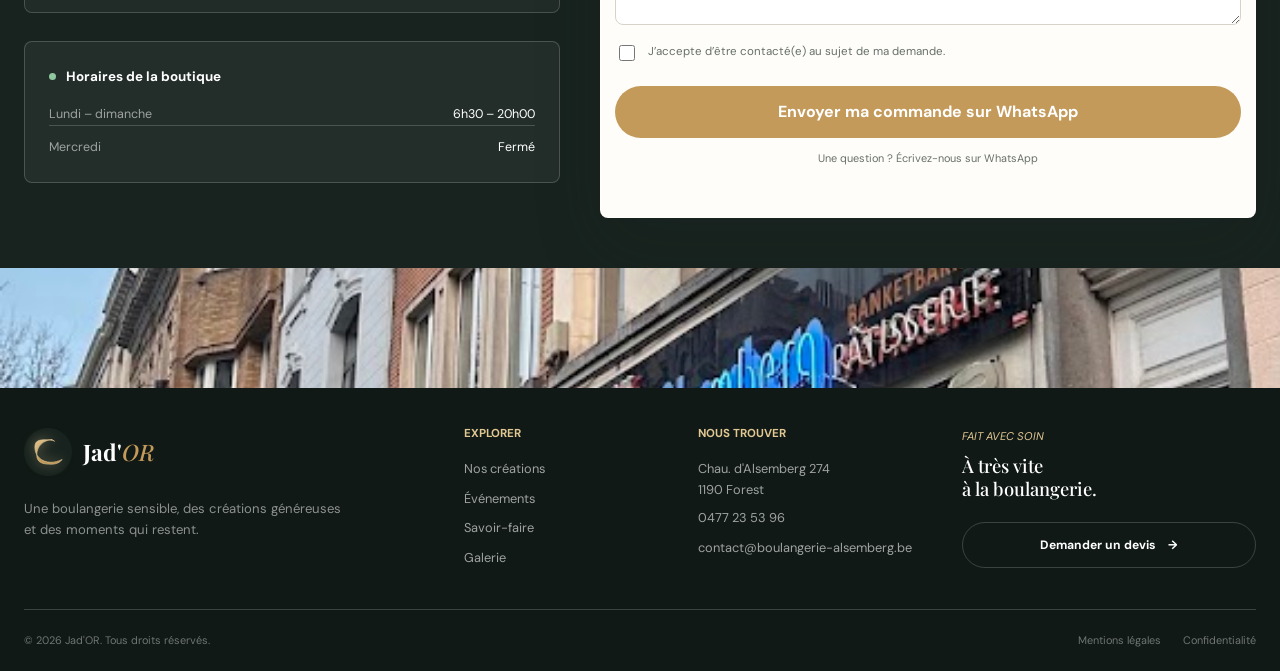
==== commit 8f364912: "Revert "fix: carte Ouvert aujourd'hui en haut du hero, photo façade en bas sans chevauchement" This " ====
--- a/index.html
+++ b/index.html
@@ -64,13 +64,9 @@
       </div>
       <div class="hero-shade"></div>
       <div class="hero-inner container">
-        <aside class="opening-card reveal" aria-label="Horaires du jour">
-          <span class="live-dot"></span>
-          <div>
-            <strong>Ouvert aujourd'hui</strong>
-            <span>06h30 – 20h00</span>
-          </div>
-        </aside>
+        <div class="hero-floating-img reveal">
+          <img src="images/j17.jpg" alt="Création pâtisserie" loading="eager">
+        </div>
         <div class="hero-copy reveal">
           <p class="eyebrow eyebrow-light"><span></span> Boulangerie & pâtisserie artisanale</p>
           <h1>Des moments doux,<br><em>faits maison.</em></h1>
@@ -82,9 +78,13 @@
         </div>
 
         <div class="hero-bottom-right">
-          <div class="hero-floating-img reveal">
-            <img src="images/j17.jpg" alt="Façade de la boulangerie" loading="eager">
-          </div>
+          <aside class="opening-card reveal" aria-label="Horaires du jour">
+            <span class="live-dot"></span>
+            <div>
+              <strong>Ouvert aujourd'hui</strong>
+              <span>06h30 – 20h00</span>
+            </div>
+          </aside>
         </div>
       </div>
     </section>
--- a/style.css
+++ b/style.css
@@ -439,12 +439,16 @@
 }
 
 .hero-floating-img {
+  position: absolute;
+  bottom: 15%;
+  right: 5%;
   width: 240px;
   height: 240px;
   border-radius: 20px;
   overflow: hidden;
   box-shadow: 0 12px 40px rgba(0, 0, 0, 0.45);
   border: 3px solid rgba(255, 255, 255, 0.12);
+  z-index: 3;
 }
 
 .hero-floating-img img {
@@ -503,10 +507,8 @@
 }
 
 .opening-card {
-  position: absolute;
-  top: 28px;
-  right: 0;
-  z-index: 4;
+  justify-self: end;
+  align-self: end;
   width: min(100%, 320px);
   padding: 20px 24px;
   border-radius: var(--radius-lg);
@@ -544,11 +546,10 @@
 }
 
 .hero-bottom-right {
-  align-self: end;
   display: flex;
   flex-direction: column;
   align-items: flex-end;
-  gap: 16px;
+  gap: 12px;
 }
 
 .scroll-cue {
@@ -1724,10 +1725,8 @@
   }
 
   .opening-card {
-    position: static;
     width: 100%;
     justify-self: stretch;
-    align-self: start;
   }
 
   .features-grid {
@@ -1821,6 +1820,8 @@
   .hero-floating-img {
     width: 140px;
     height: 140px;
+    bottom: 12%;
+    right: 3%;
     border-radius: 14px;
   }
 
@@ -1850,7 +1851,6 @@
   }
 
   .opening-card {
-    position: static;
     width: 100%;
     padding: 20px;
   }
@@ -2106,9 +2106,8 @@
   }
 
   .opening-card {
-    position: static;
     padding: 14px 16px;
-    width: 100%;
+    width: min(100%, 260px);
   }
 
   .opening-card strong {
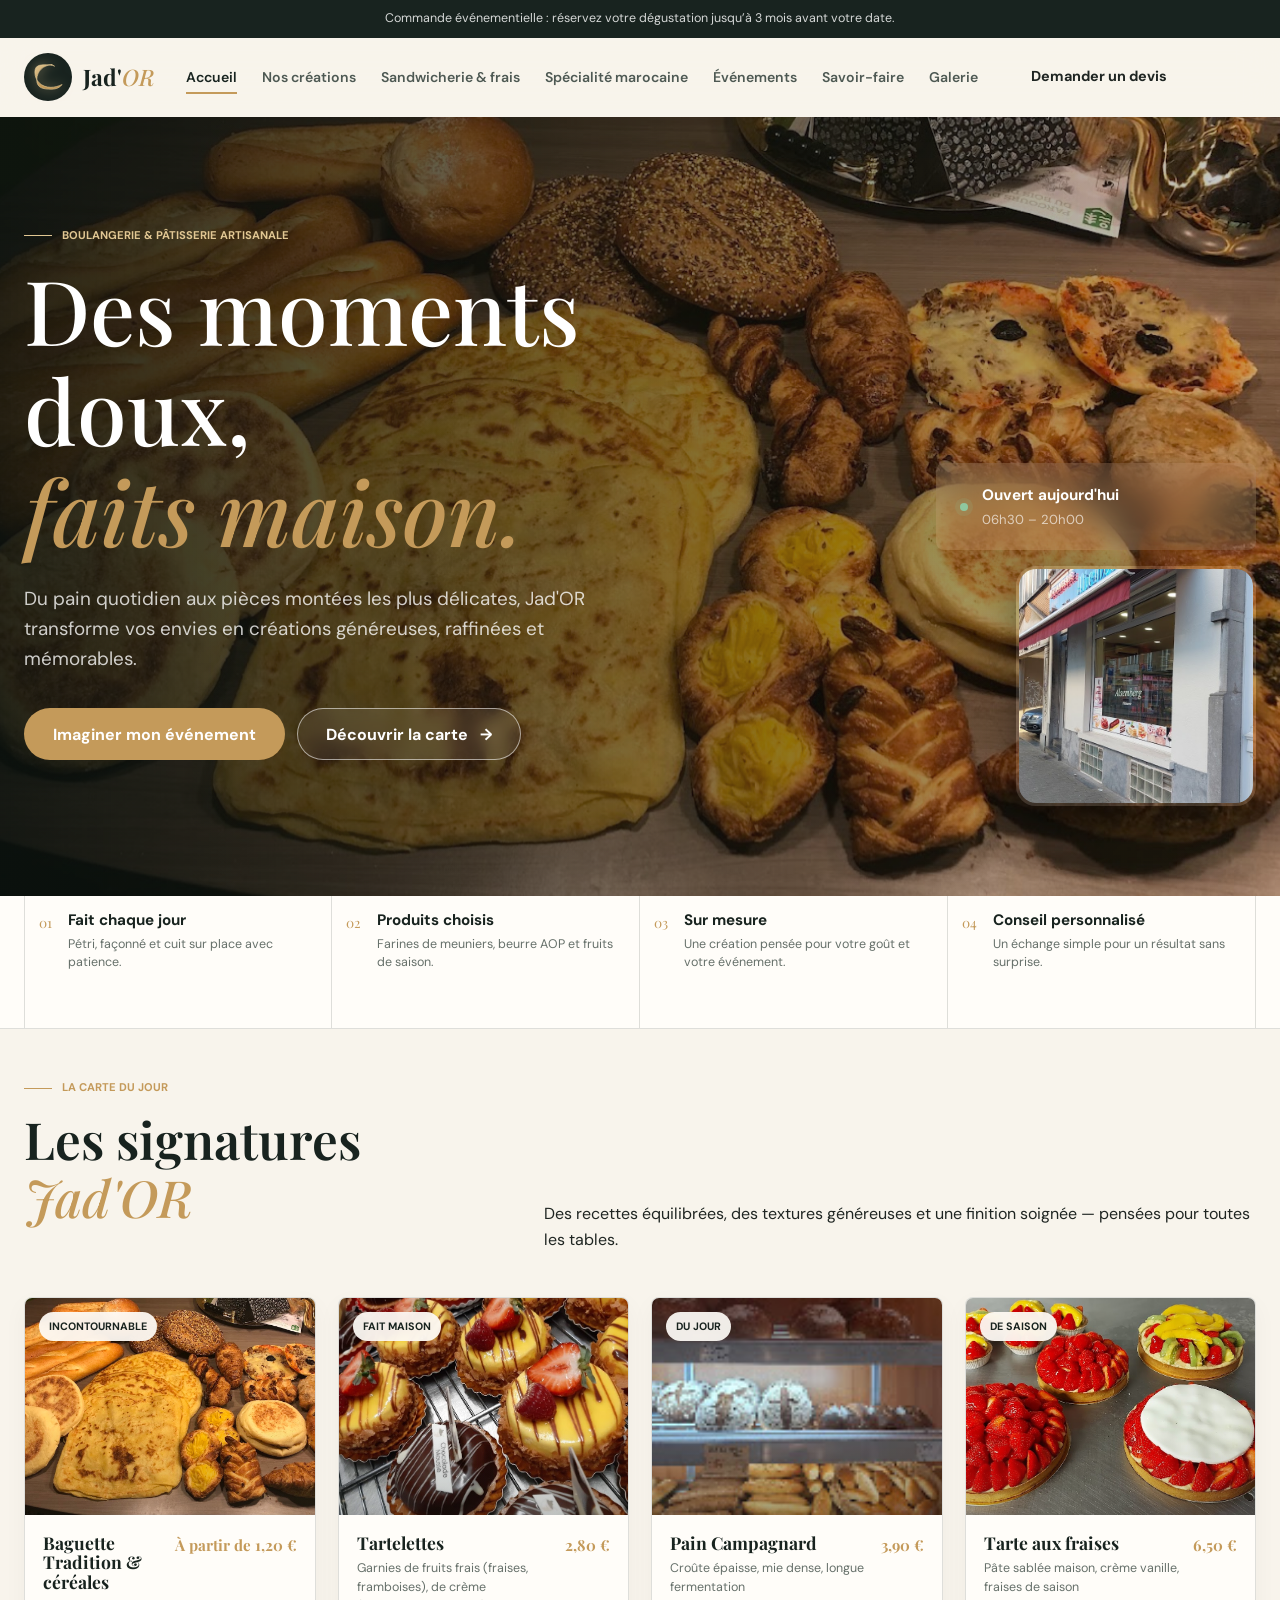
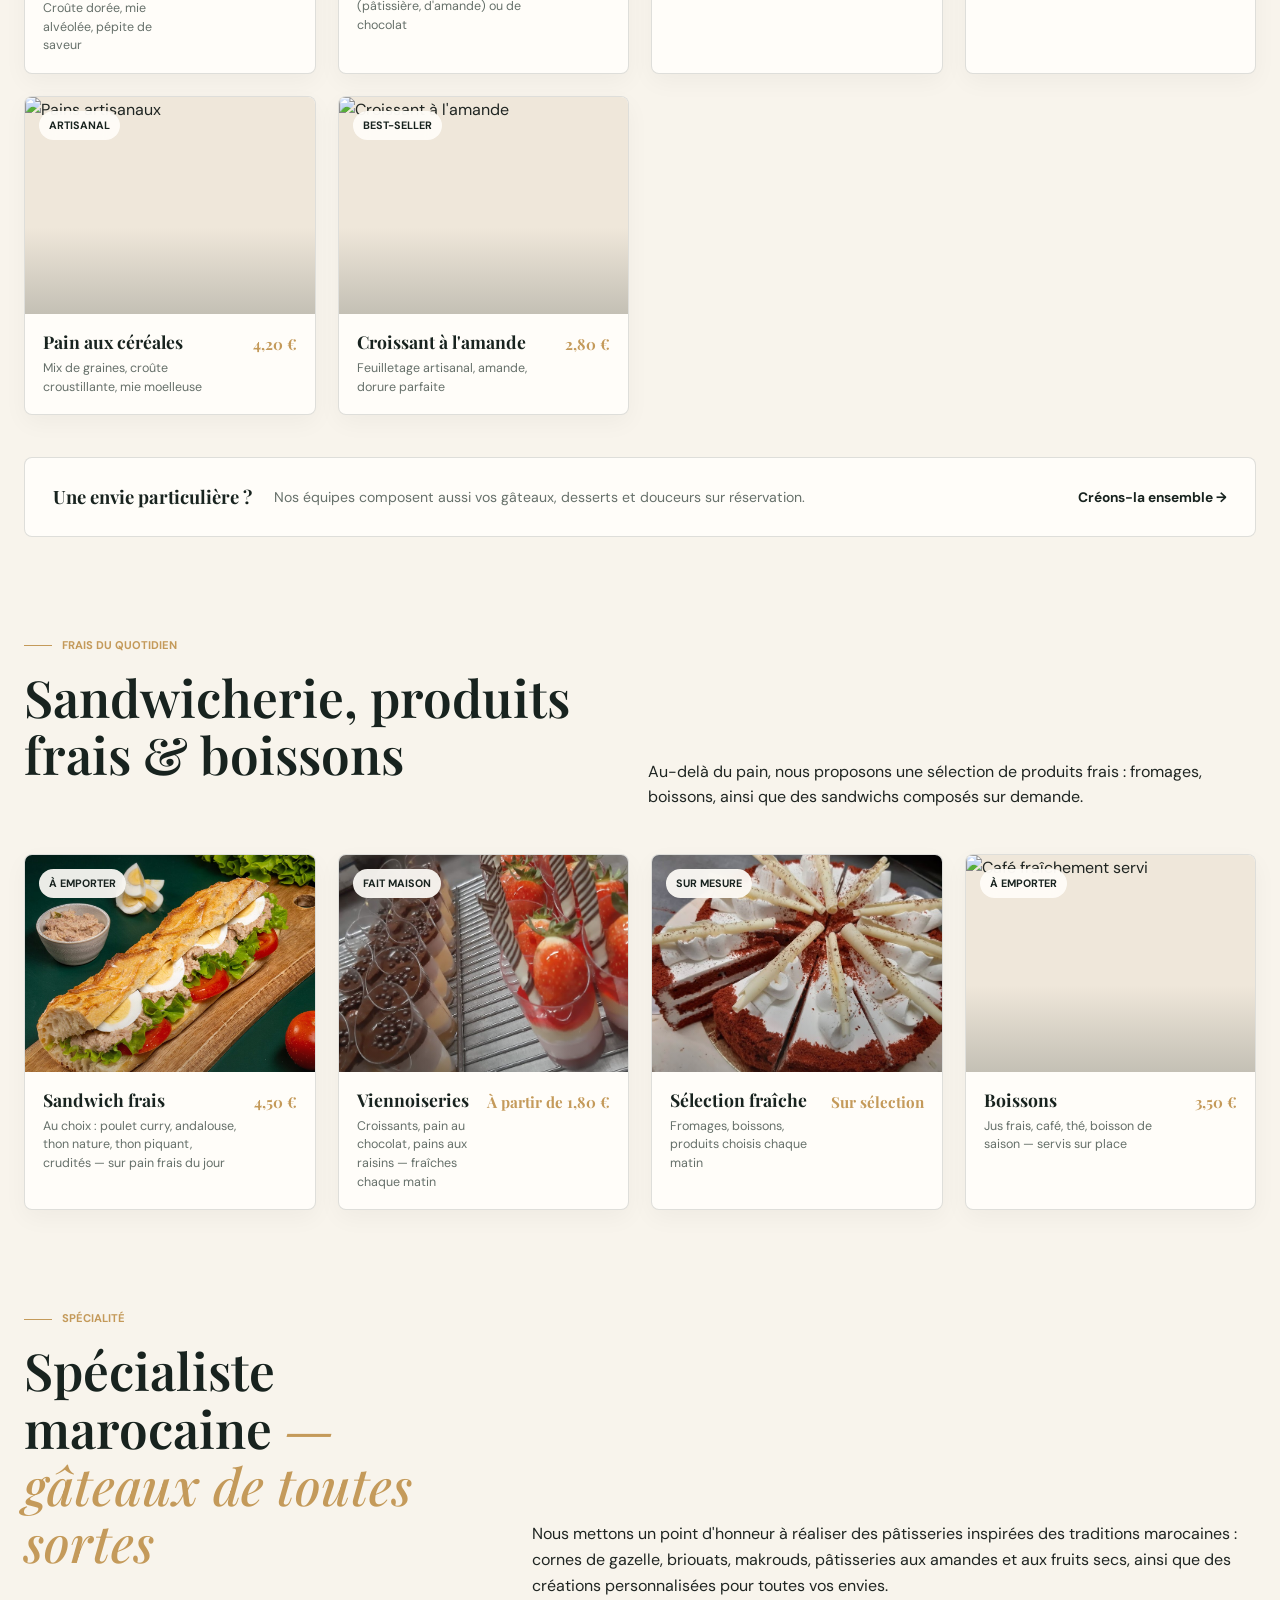
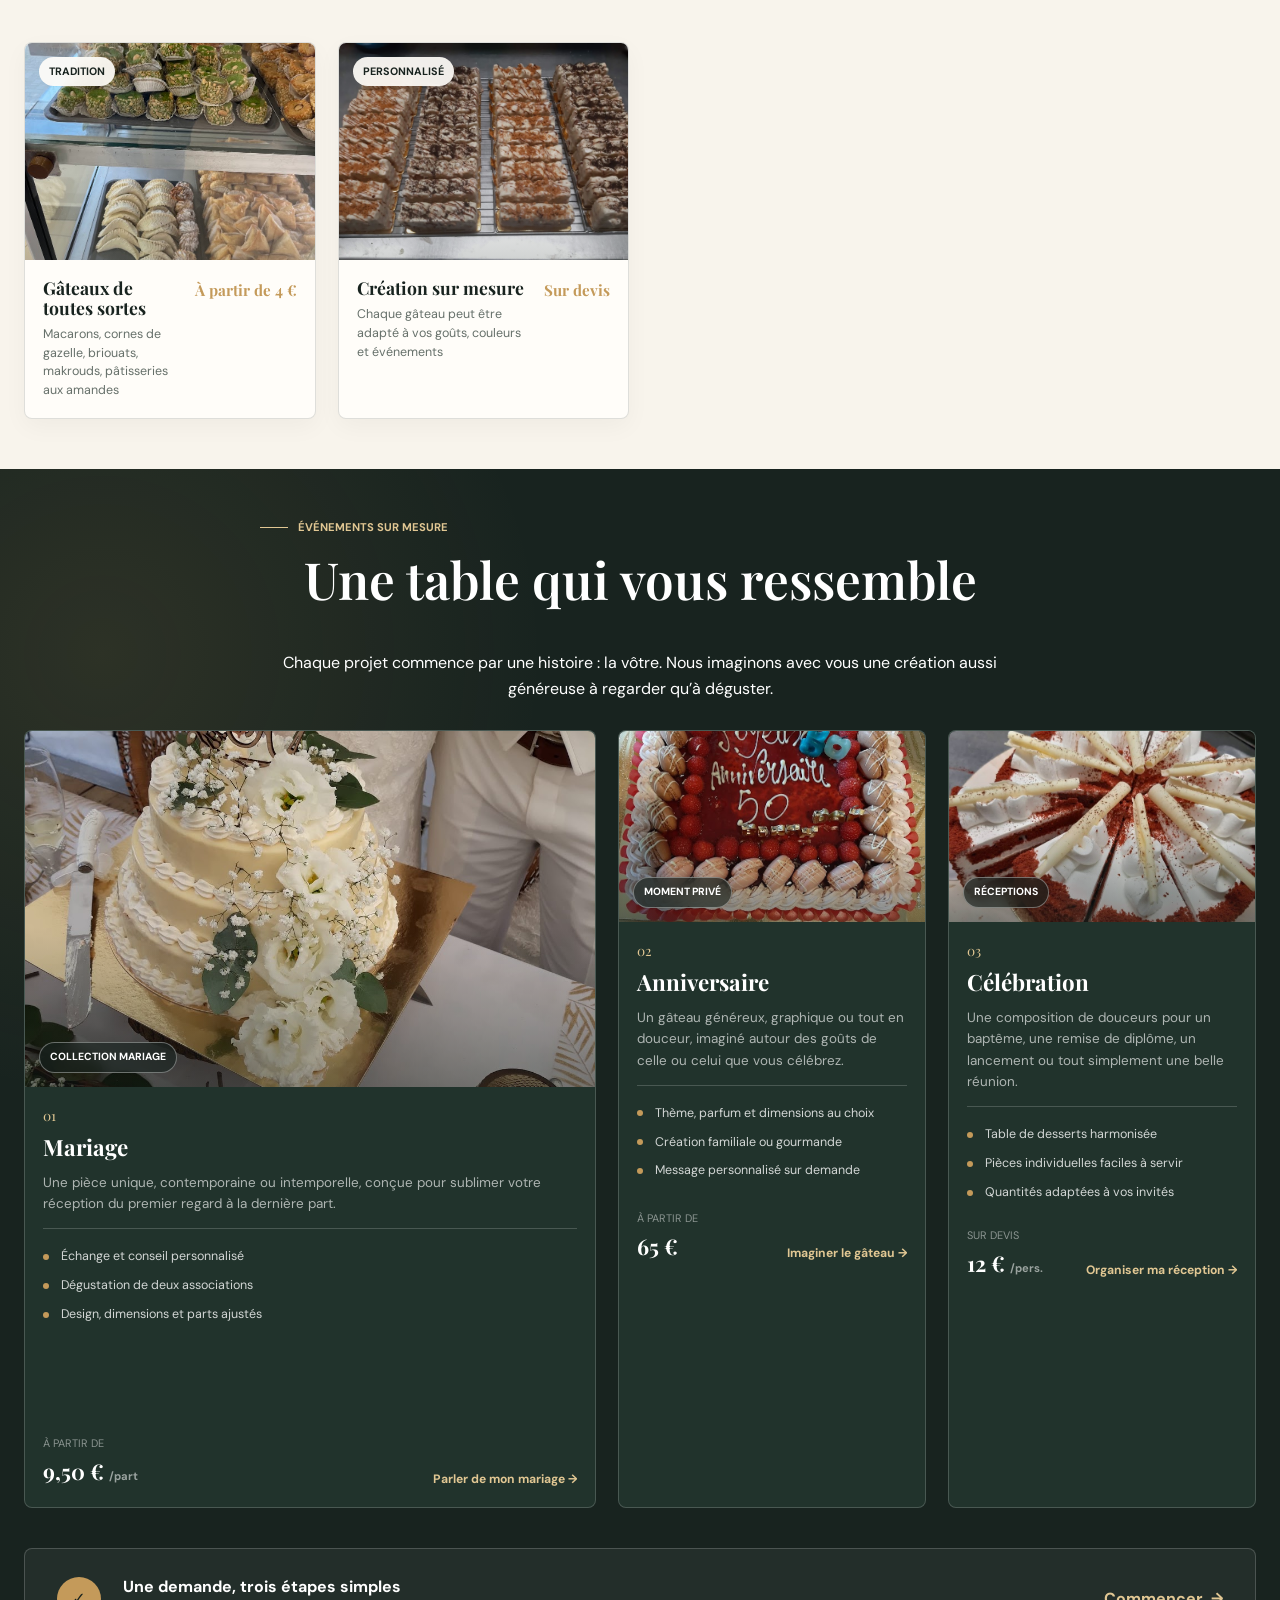
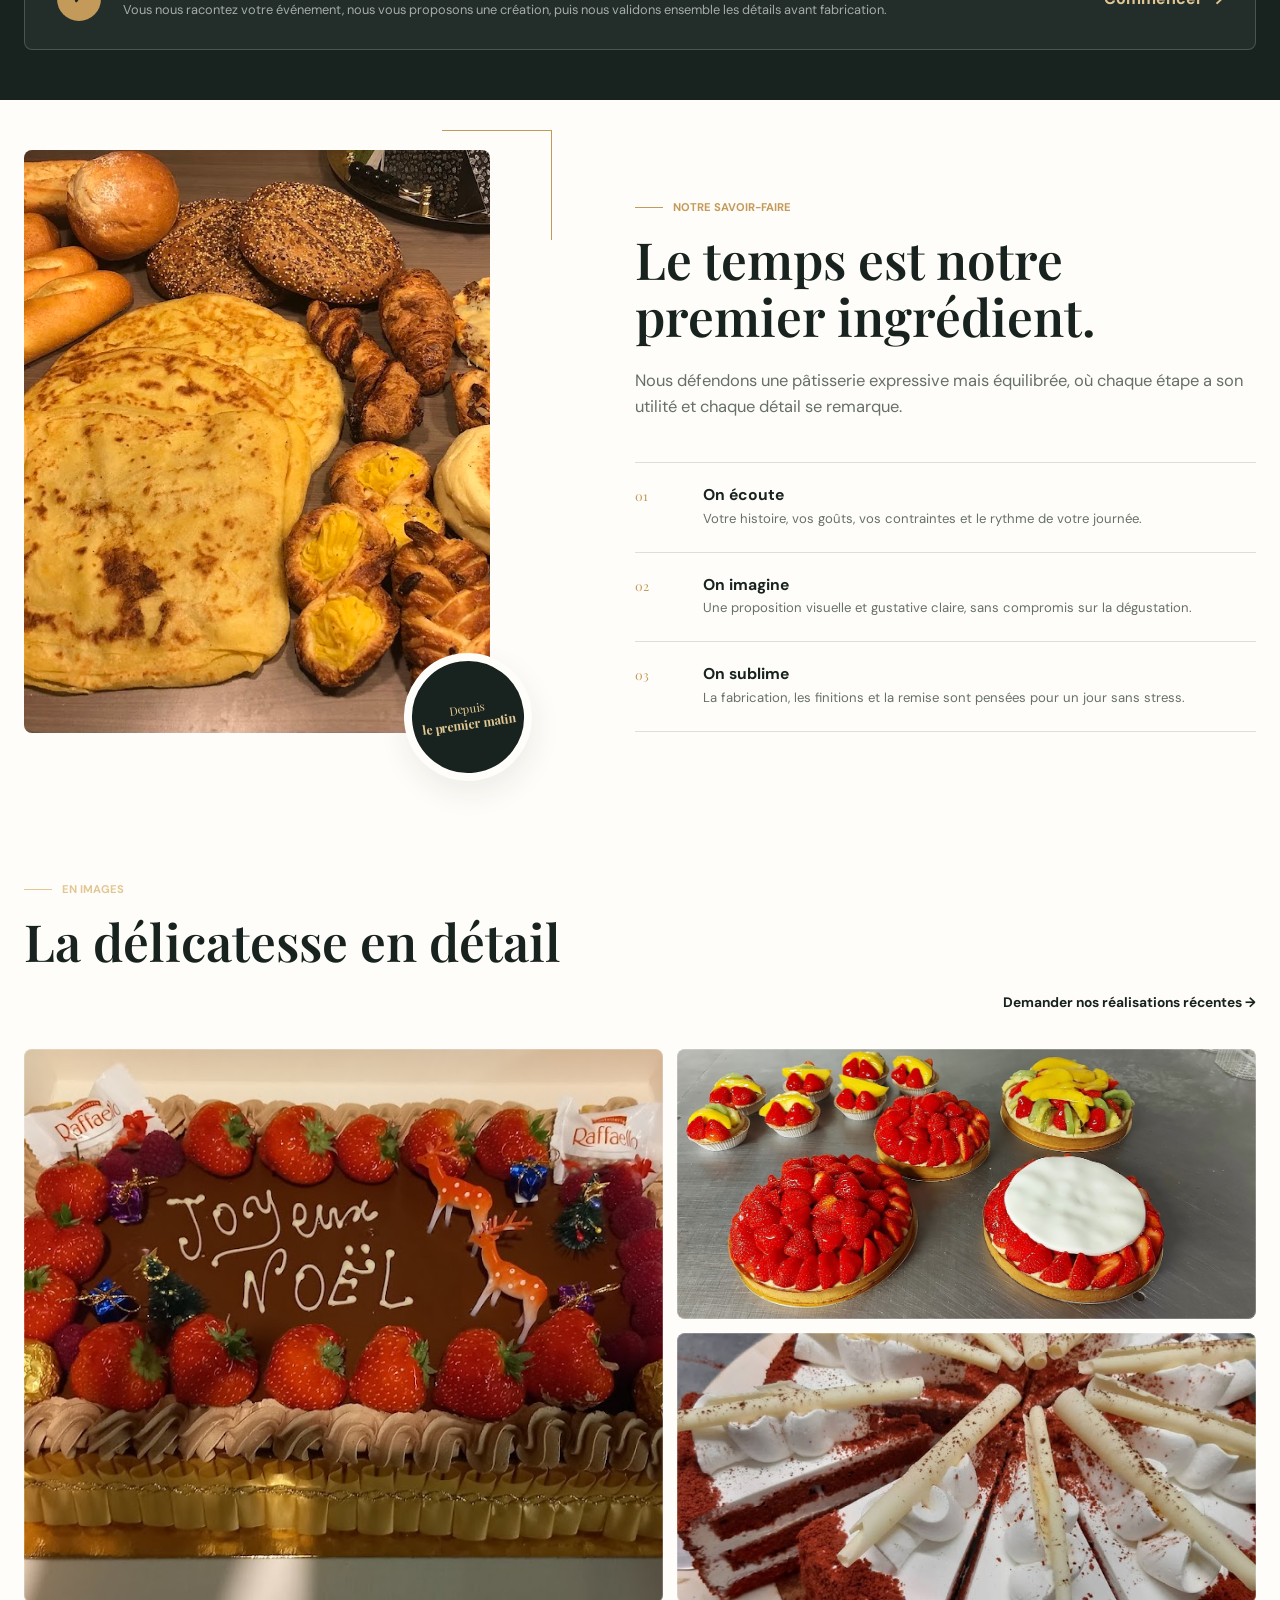
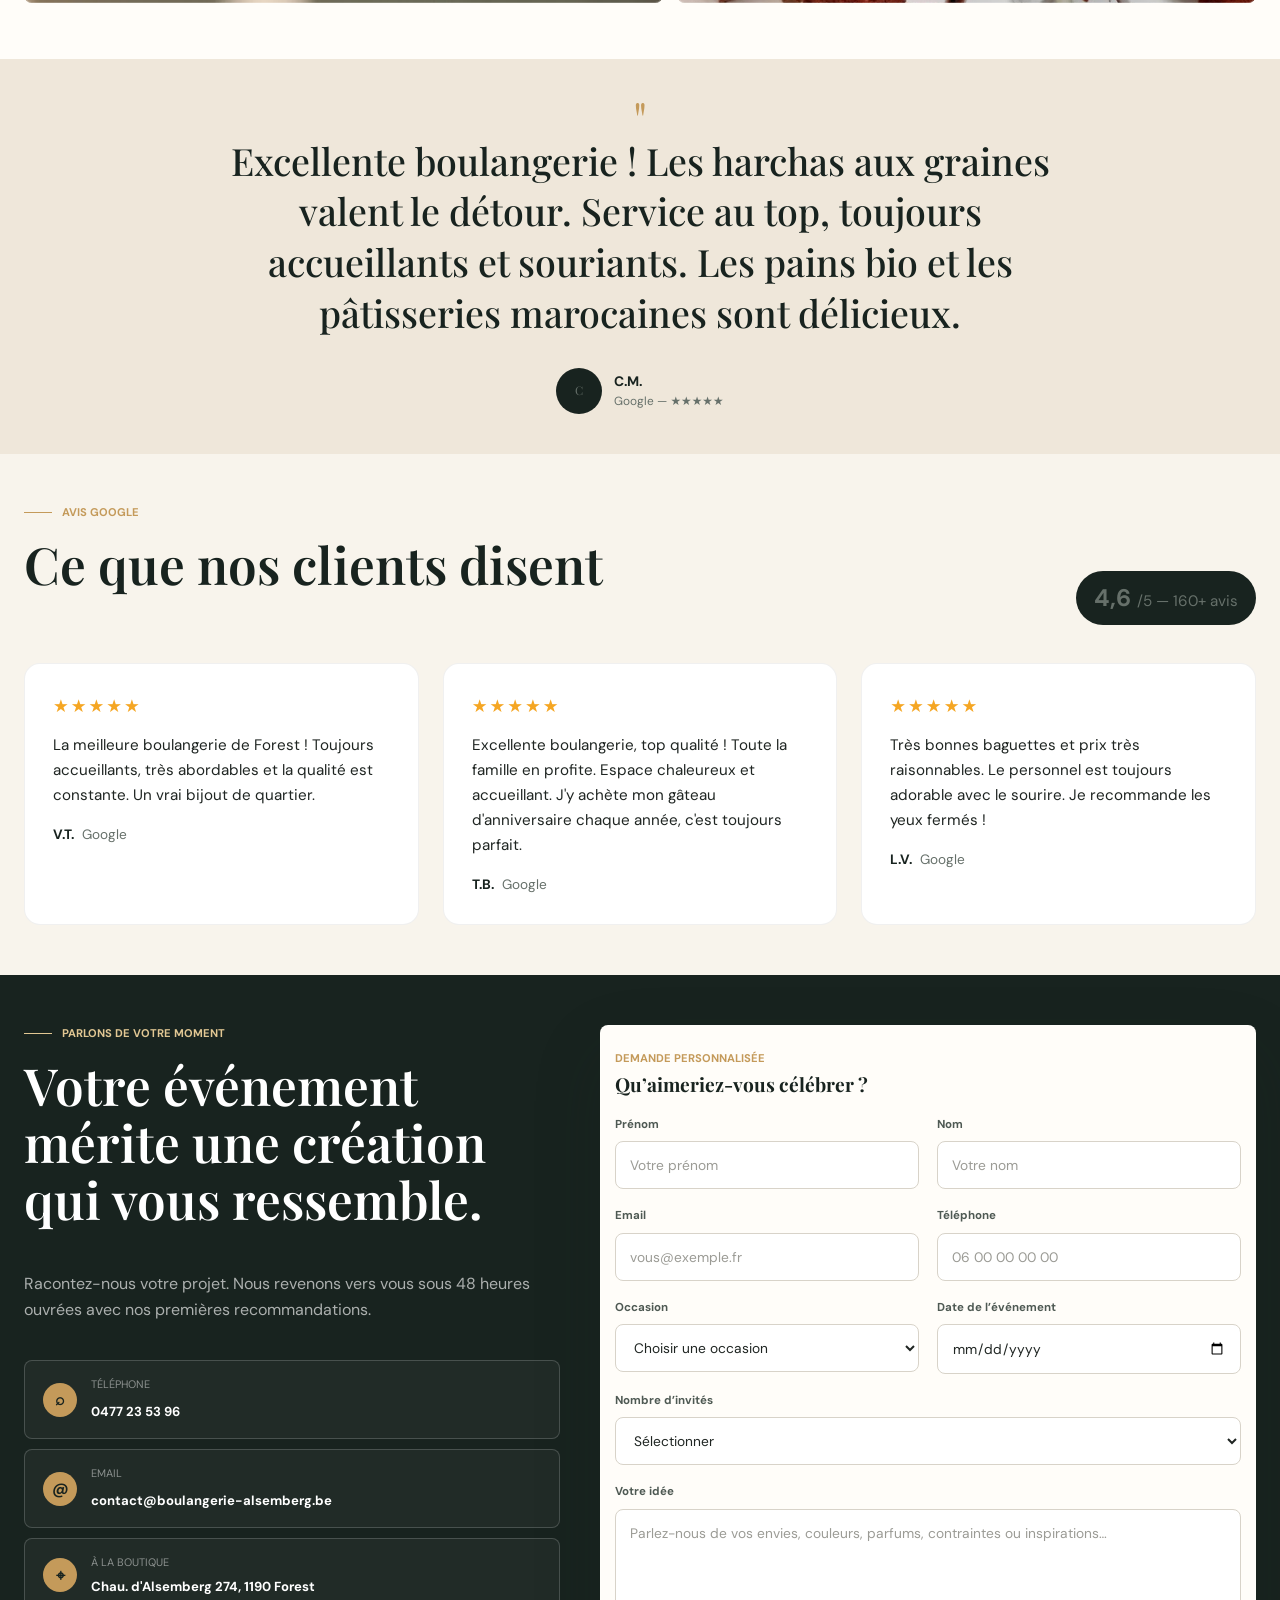
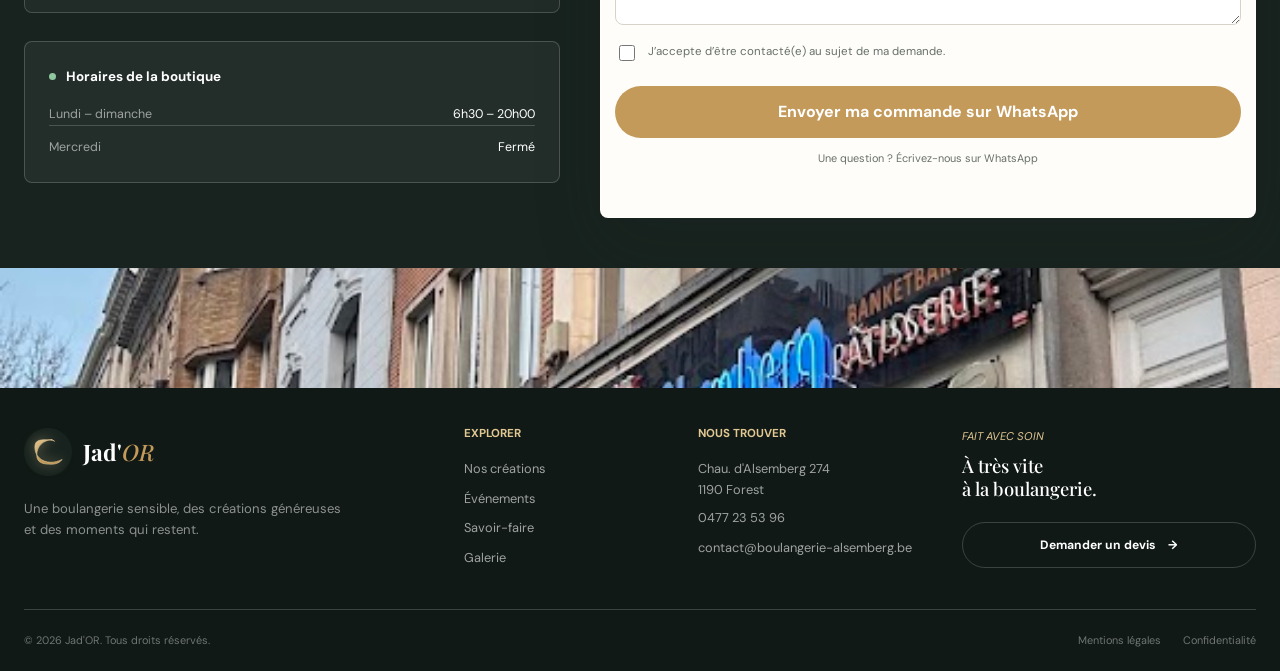
==== commit efaa39d7: "fix: carte Ouvert aujourd'hui au-dessus de la photo sans chevauchement" ====
--- a/index.html
+++ b/index.html
@@ -64,9 +64,6 @@
       </div>
       <div class="hero-shade"></div>
       <div class="hero-inner container">
-        <div class="hero-floating-img reveal">
-          <img src="images/j17.jpg" alt="Création pâtisserie" loading="eager">
-        </div>
         <div class="hero-copy reveal">
           <p class="eyebrow eyebrow-light"><span></span> Boulangerie & pâtisserie artisanale</p>
           <h1>Des moments doux,<br><em>faits maison.</em></h1>
@@ -85,6 +82,9 @@
               <span>06h30 – 20h00</span>
             </div>
           </aside>
+          <div class="hero-floating-img reveal">
+            <img src="images/j17.jpg" alt="Façade de la boulangerie" loading="eager">
+          </div>
         </div>
       </div>
     </section>
--- a/style.css
+++ b/style.css
@@ -439,16 +439,12 @@
 }
 
 .hero-floating-img {
-  position: absolute;
-  bottom: 15%;
-  right: 5%;
   width: 240px;
   height: 240px;
   border-radius: 20px;
   overflow: hidden;
   box-shadow: 0 12px 40px rgba(0, 0, 0, 0.45);
   border: 3px solid rgba(255, 255, 255, 0.12);
-  z-index: 3;
 }
 
 .hero-floating-img img {
@@ -546,10 +542,11 @@
 }
 
 .hero-bottom-right {
+  align-self: end;
   display: flex;
   flex-direction: column;
   align-items: flex-end;
-  gap: 12px;
+  gap: 16px;
 }
 
 .scroll-cue {
@@ -1820,8 +1817,6 @@
   .hero-floating-img {
     width: 140px;
     height: 140px;
-    bottom: 12%;
-    right: 3%;
     border-radius: 14px;
   }
 
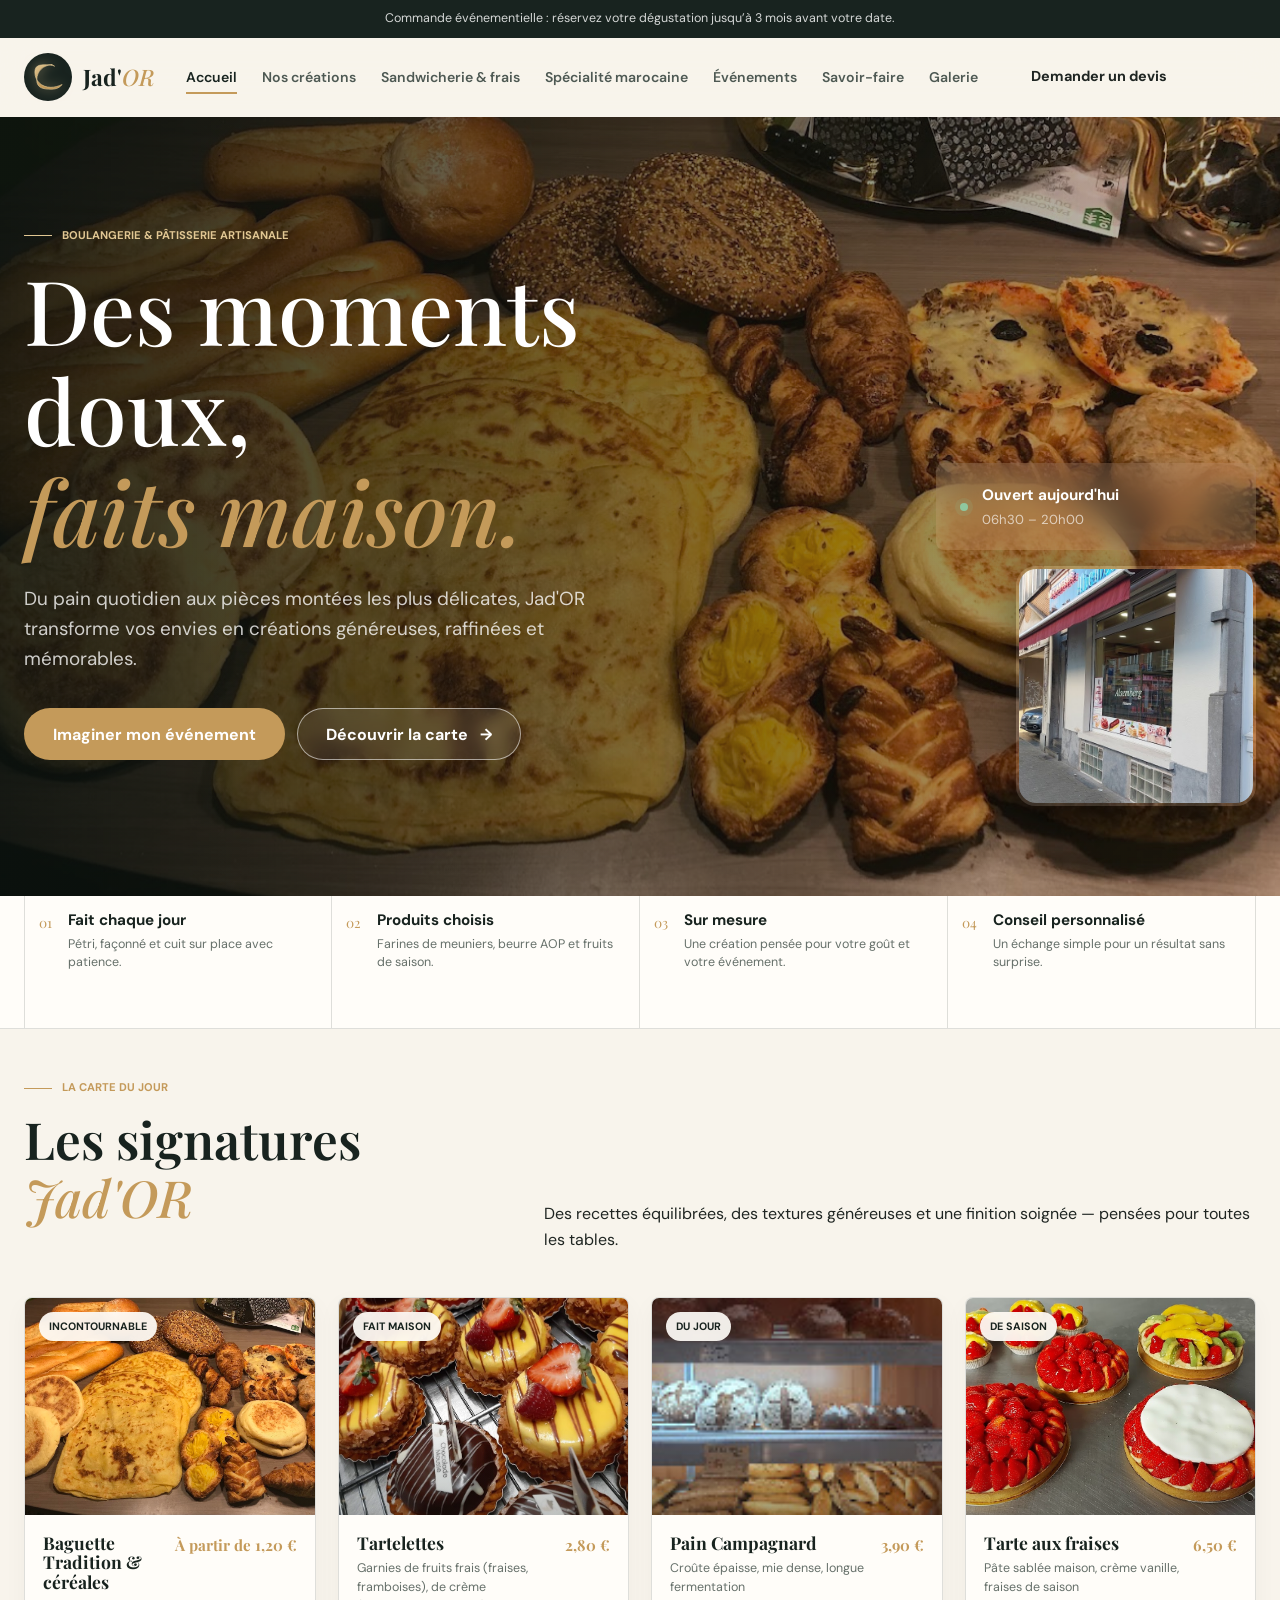
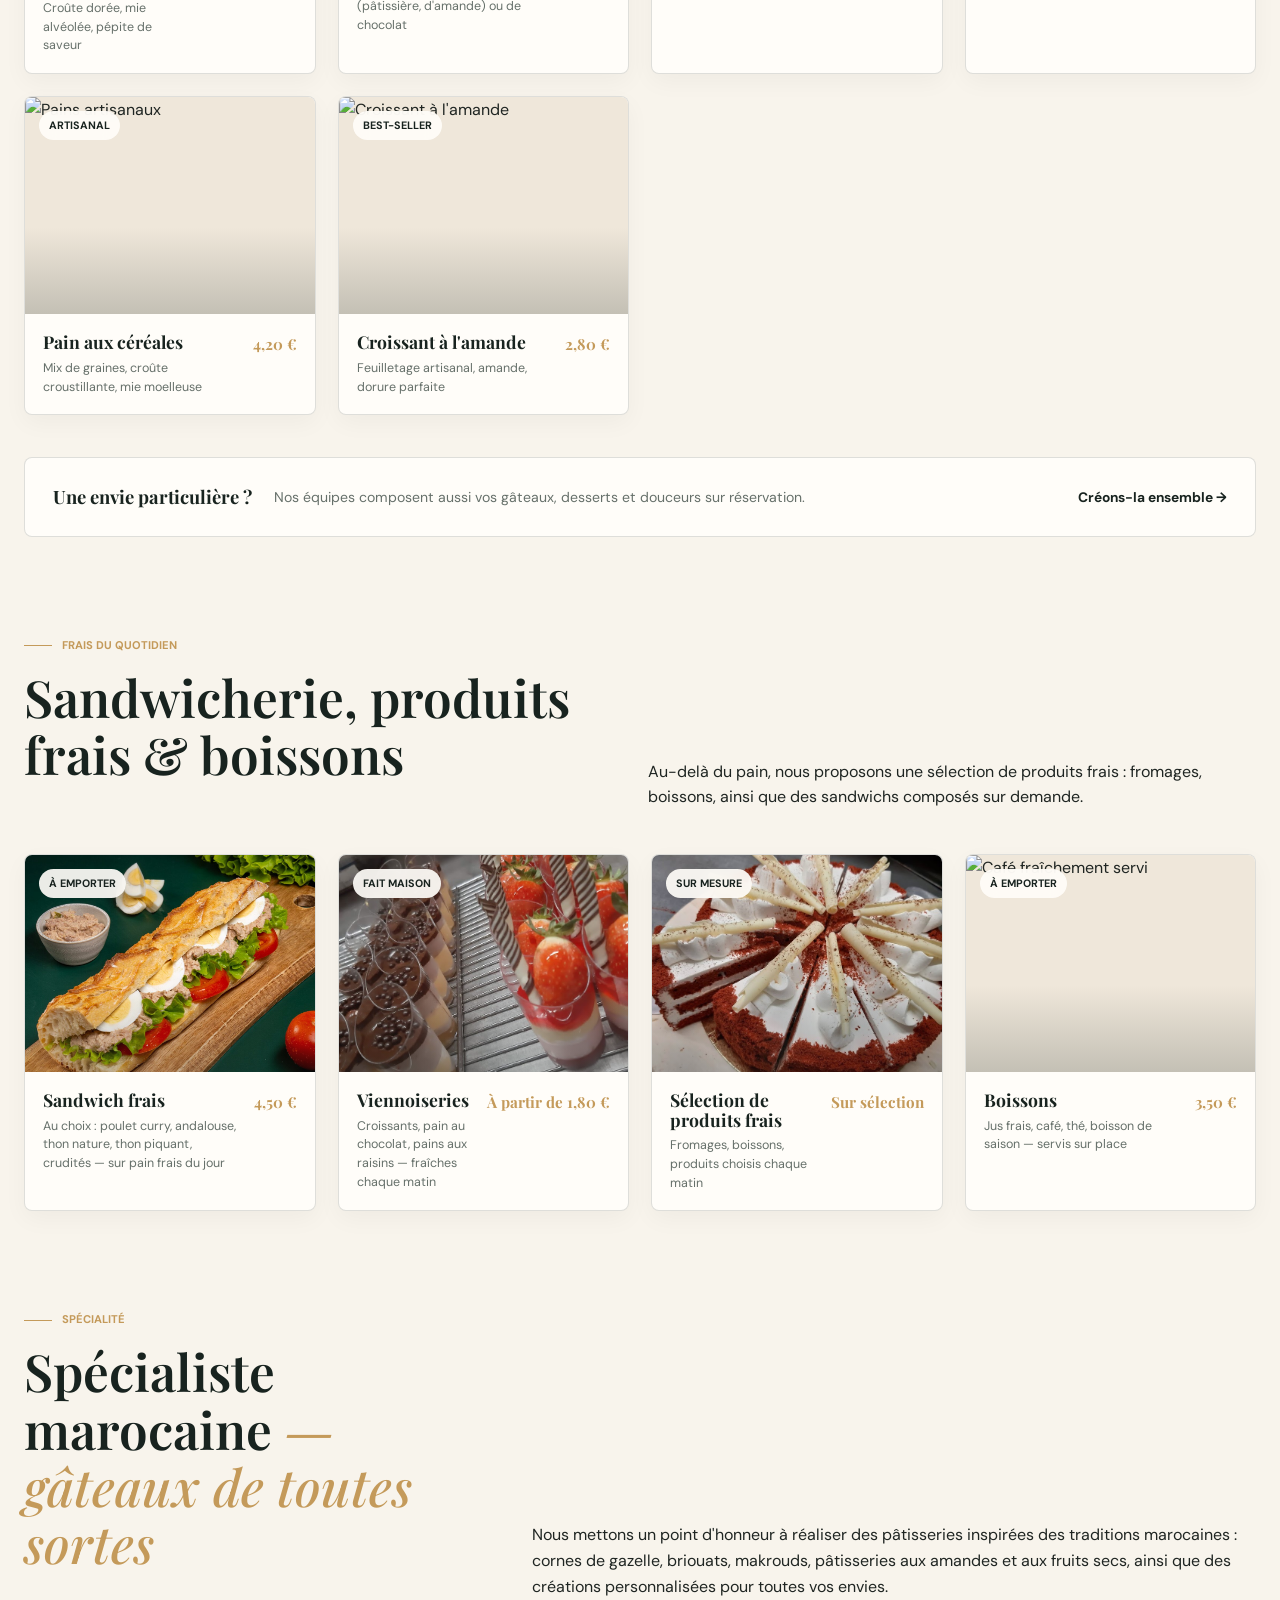
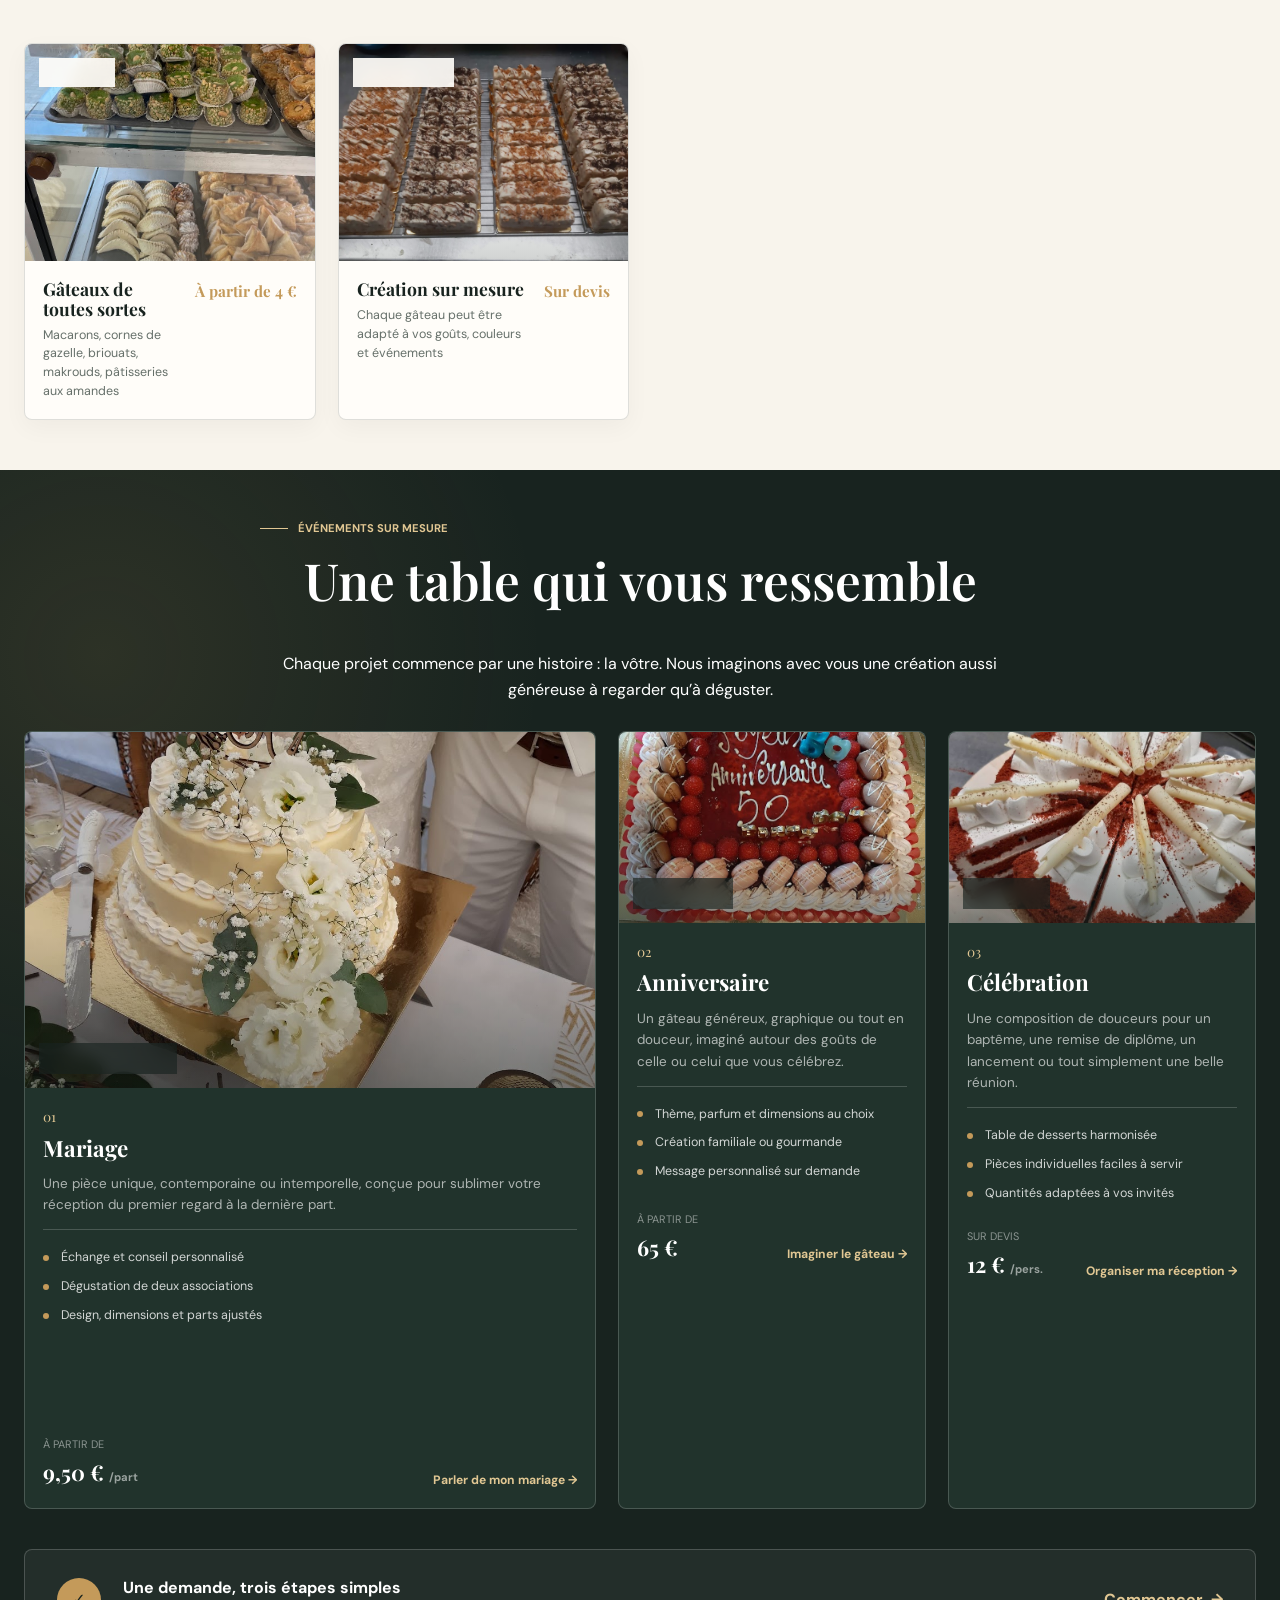
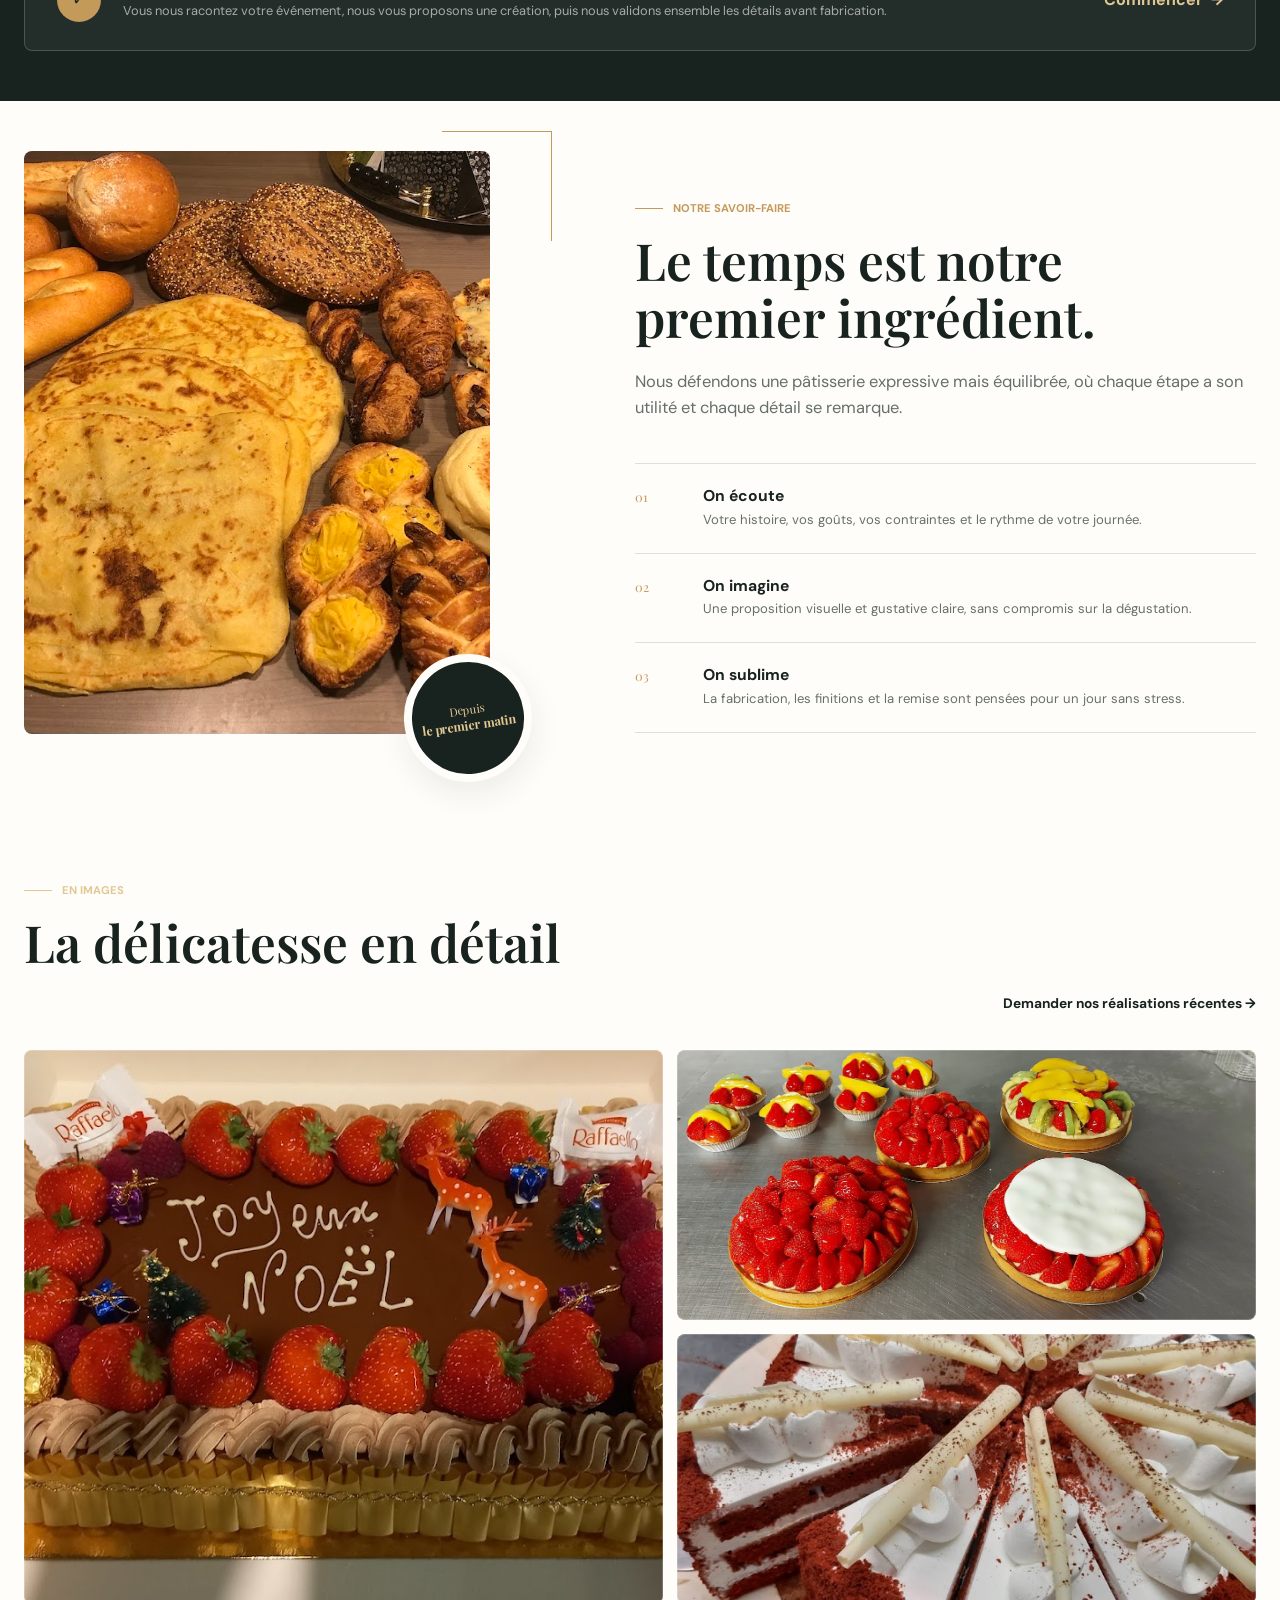
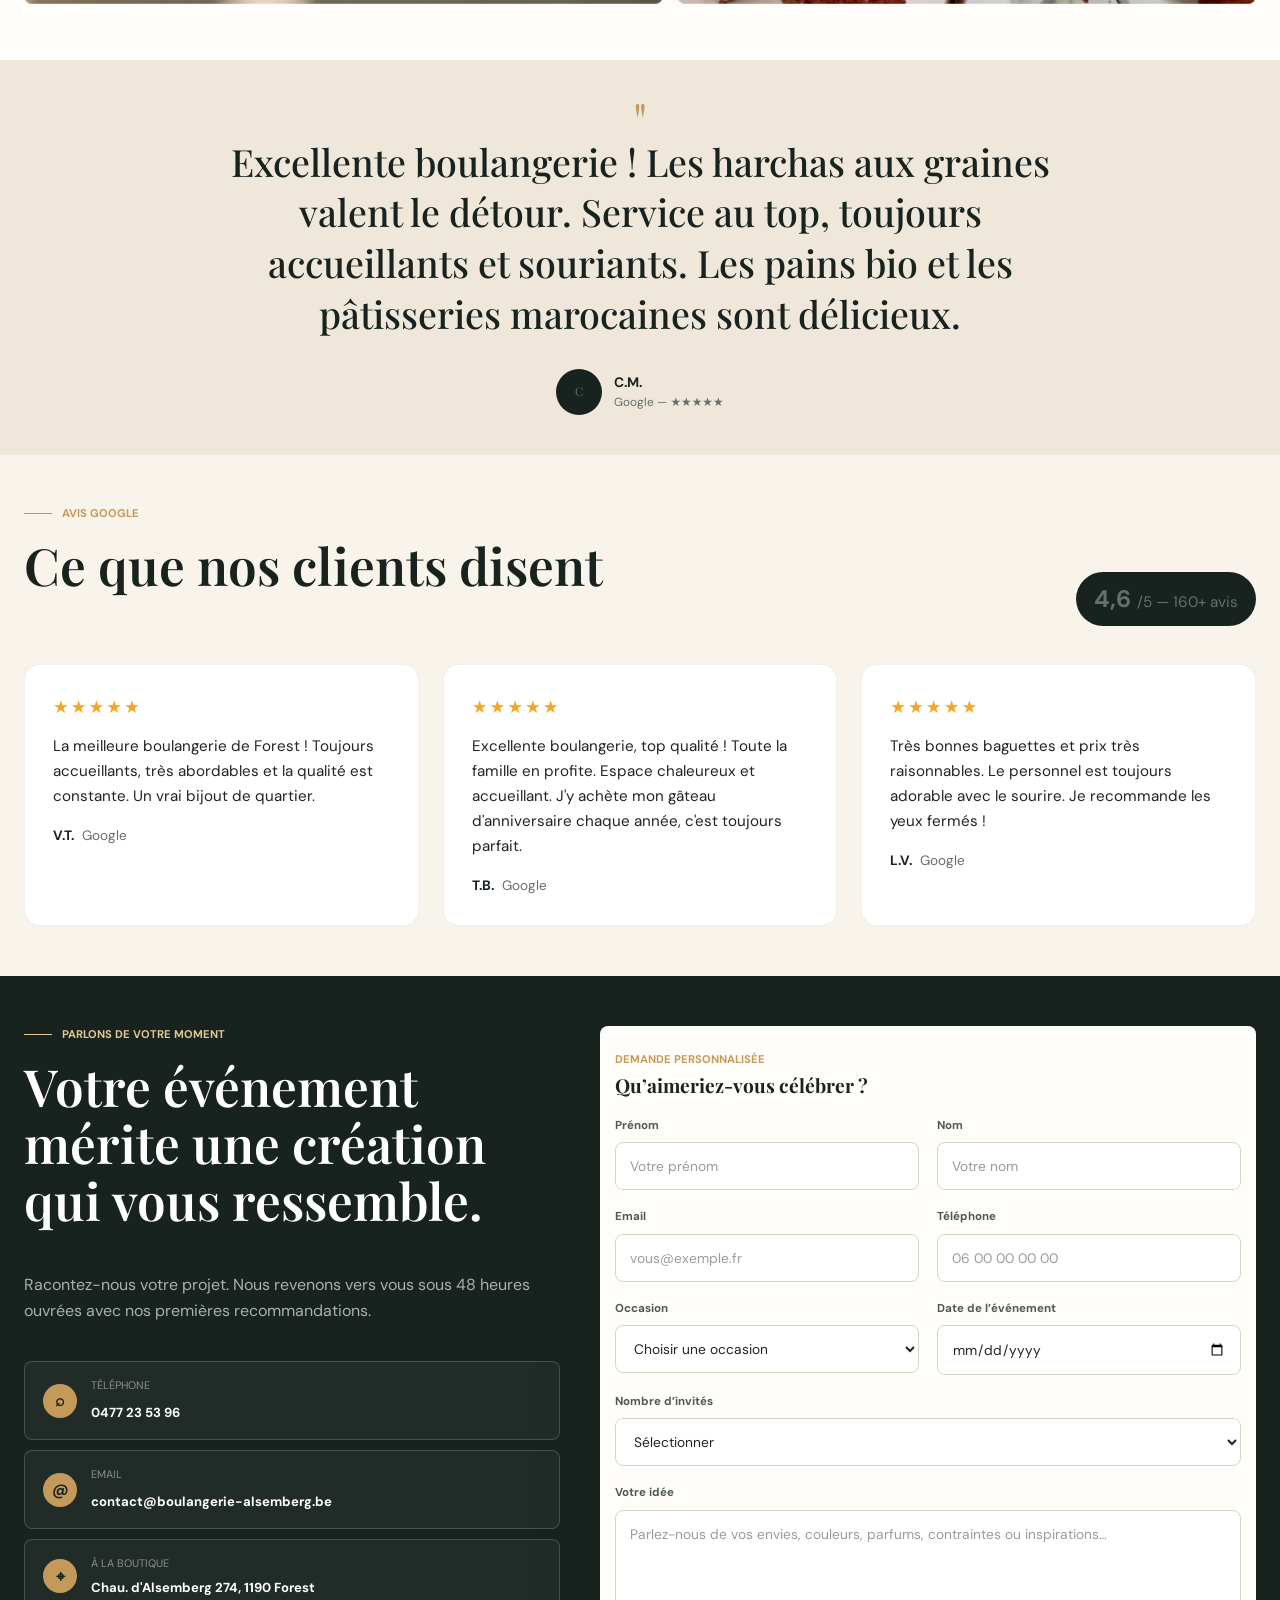
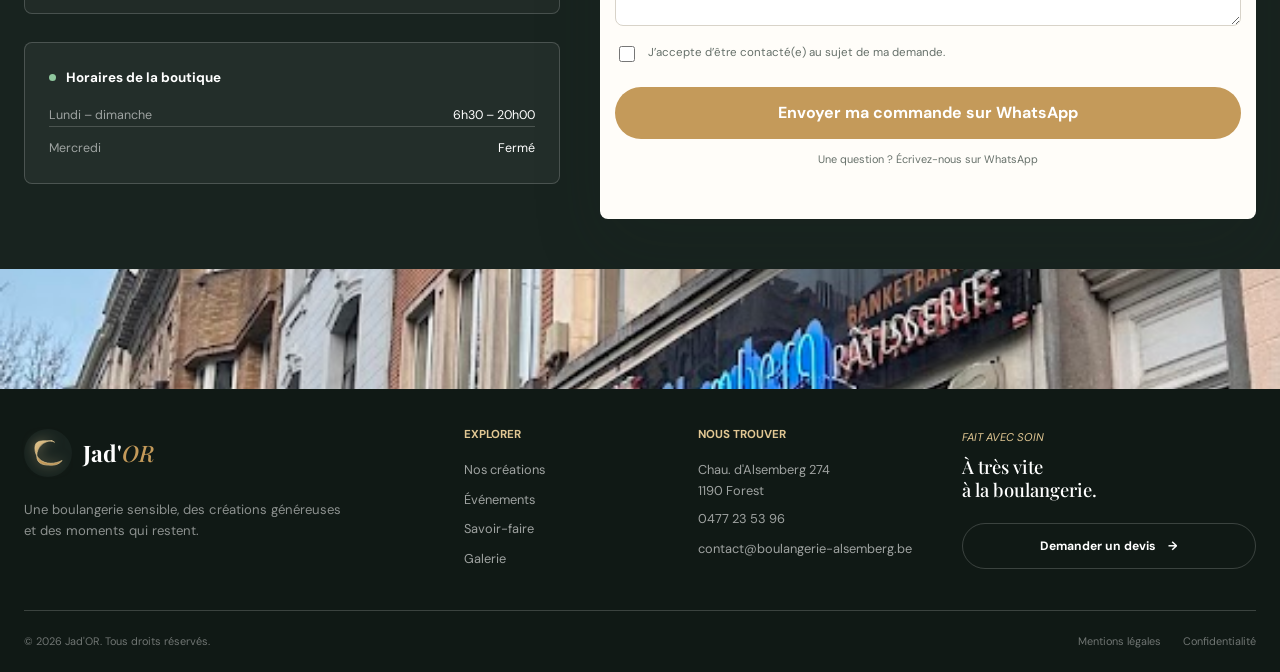
==== commit 6df8ffed: "fix: titre Sélection fraîche → Sélection de produits frais (Sandwicherie)" ====
--- a/index.html
+++ b/index.html
@@ -205,7 +205,7 @@
         <div class="product-grid">
           <article class="product-card reveal"><div class="product-image">              <img src="images/THON-CRUDITES-1.jpg" alt="Sandwich baguette thon et crudités" loading="lazy"><span class="product-badge">À emporter</span></div><div class="product-content"><div><h3>Sandwich frais</h3><p>Au choix : poulet curry, andalouse, thon nature, thon piquant, crudités — sur pain frais du jour</p></div><strong>4,50 €</strong></div></article>
           <article class="product-card reveal"><div class="product-image"><img src="images/j18.jpg" alt="Viennoiseries fraîches" loading="lazy"><span class="product-badge">Fait maison</span></div><div class="product-content"><div><h3>Viennoiseries</h3><p>Croissants, pain au chocolat, pains aux raisins — fraîches chaque matin</p></div><strong>À partir de 1,80 €</strong></div></article>
-           <article class="product-card reveal"><div class="product-image"><img src="images/j9.jpg" alt="Produits frais" loading="lazy"><span class="product-badge">Sur mesure</span></div><div class="product-content"><div><h3>Sélection fraîche</h3><p>Fromages, boissons, produits choisis chaque matin</p></div><strong>Sur sélection</strong></div></article>
+           <article class="product-card reveal"><div class="product-image"><img src="images/j9.jpg" alt="Produits frais" loading="lazy"><span class="product-badge">Sur mesure</span></div><div class="product-content"><div><h3>Sélection de produits frais</h3><p>Fromages, boissons, produits choisis chaque matin</p></div><strong>Sur sélection</strong></div></article>
           <article class="product-card reveal"><div class="product-image"><img src="https://images.unsplash.com/photo-1509042239860-f550ce710b93?auto=format&fit=crop&w=900&q=80" alt="Café fraîchement servi" loading="lazy"><span class="product-badge">À emporter</span></div><div class="product-content"><div><h3>Boissons</h3><p>Jus frais, café, thé, boisson de saison — servis sur place</p></div><strong>3,50 €</strong></div></article>
         </div>
       </div>
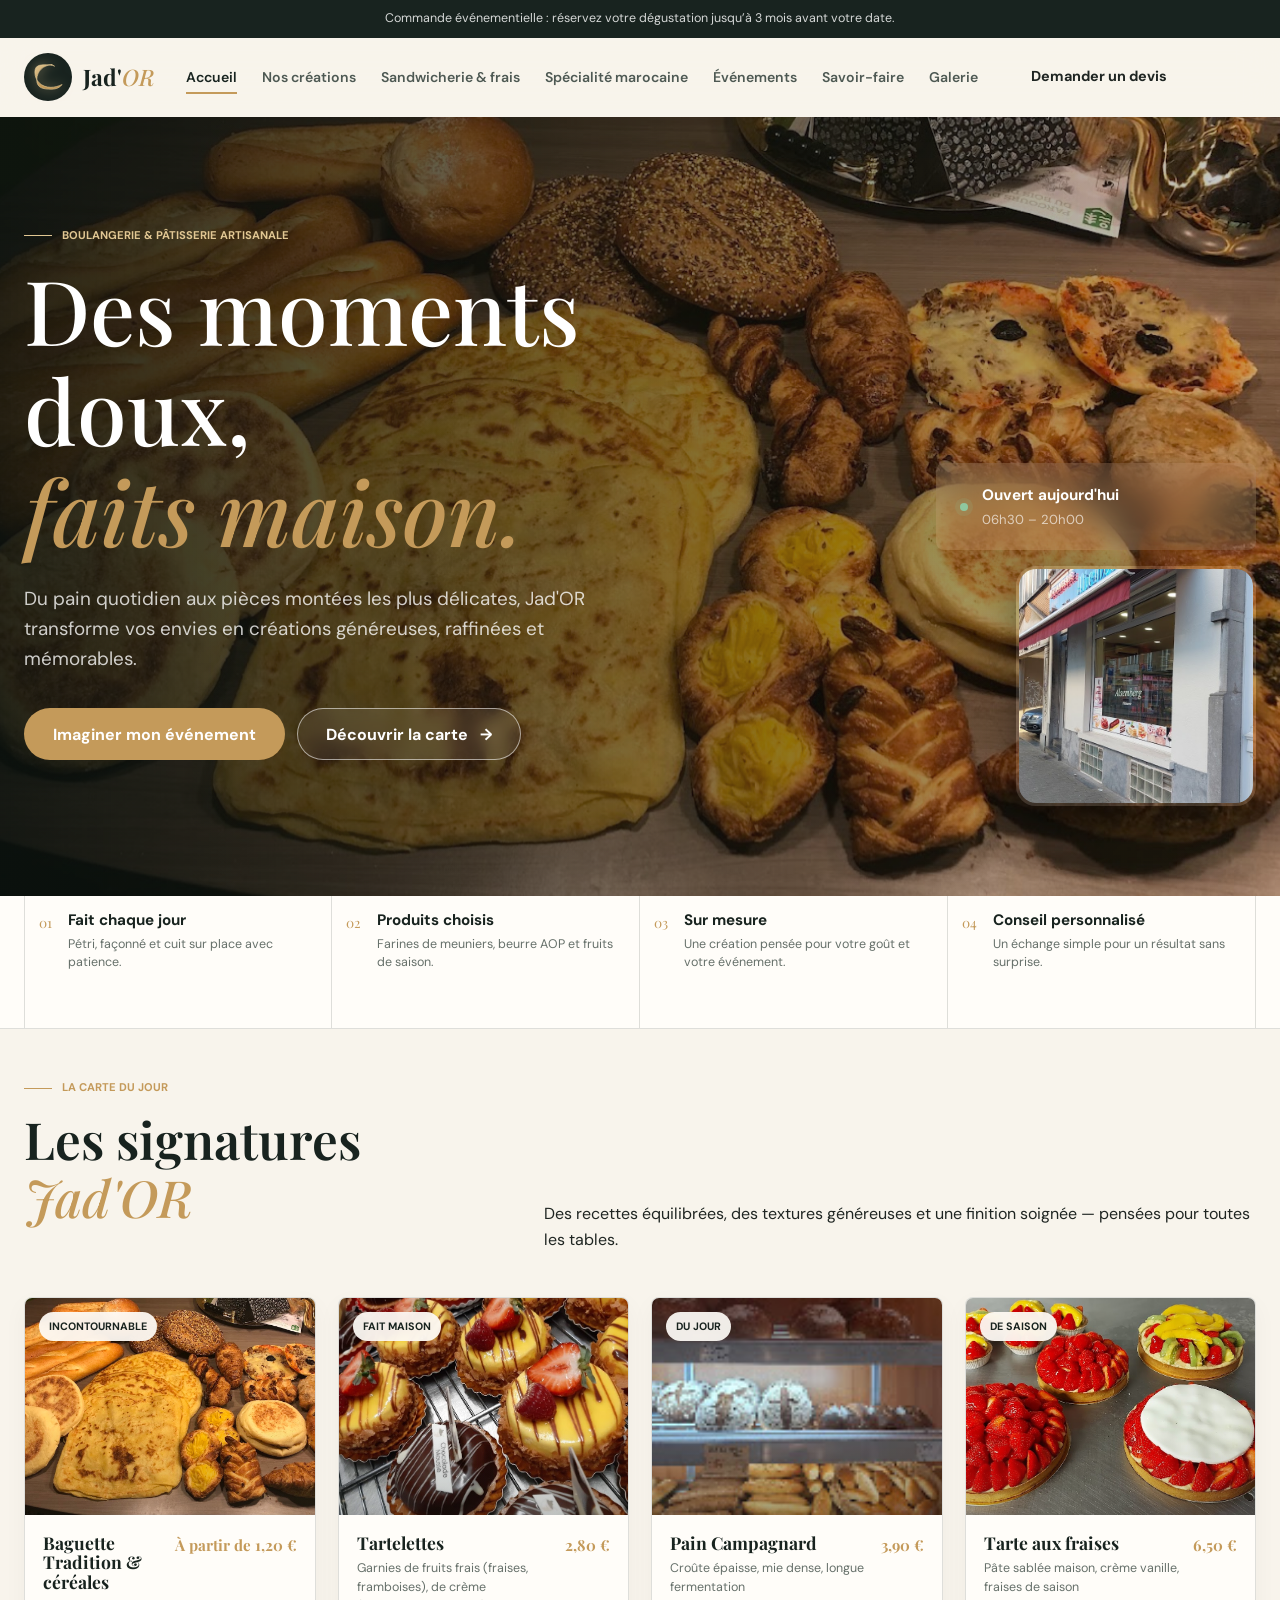
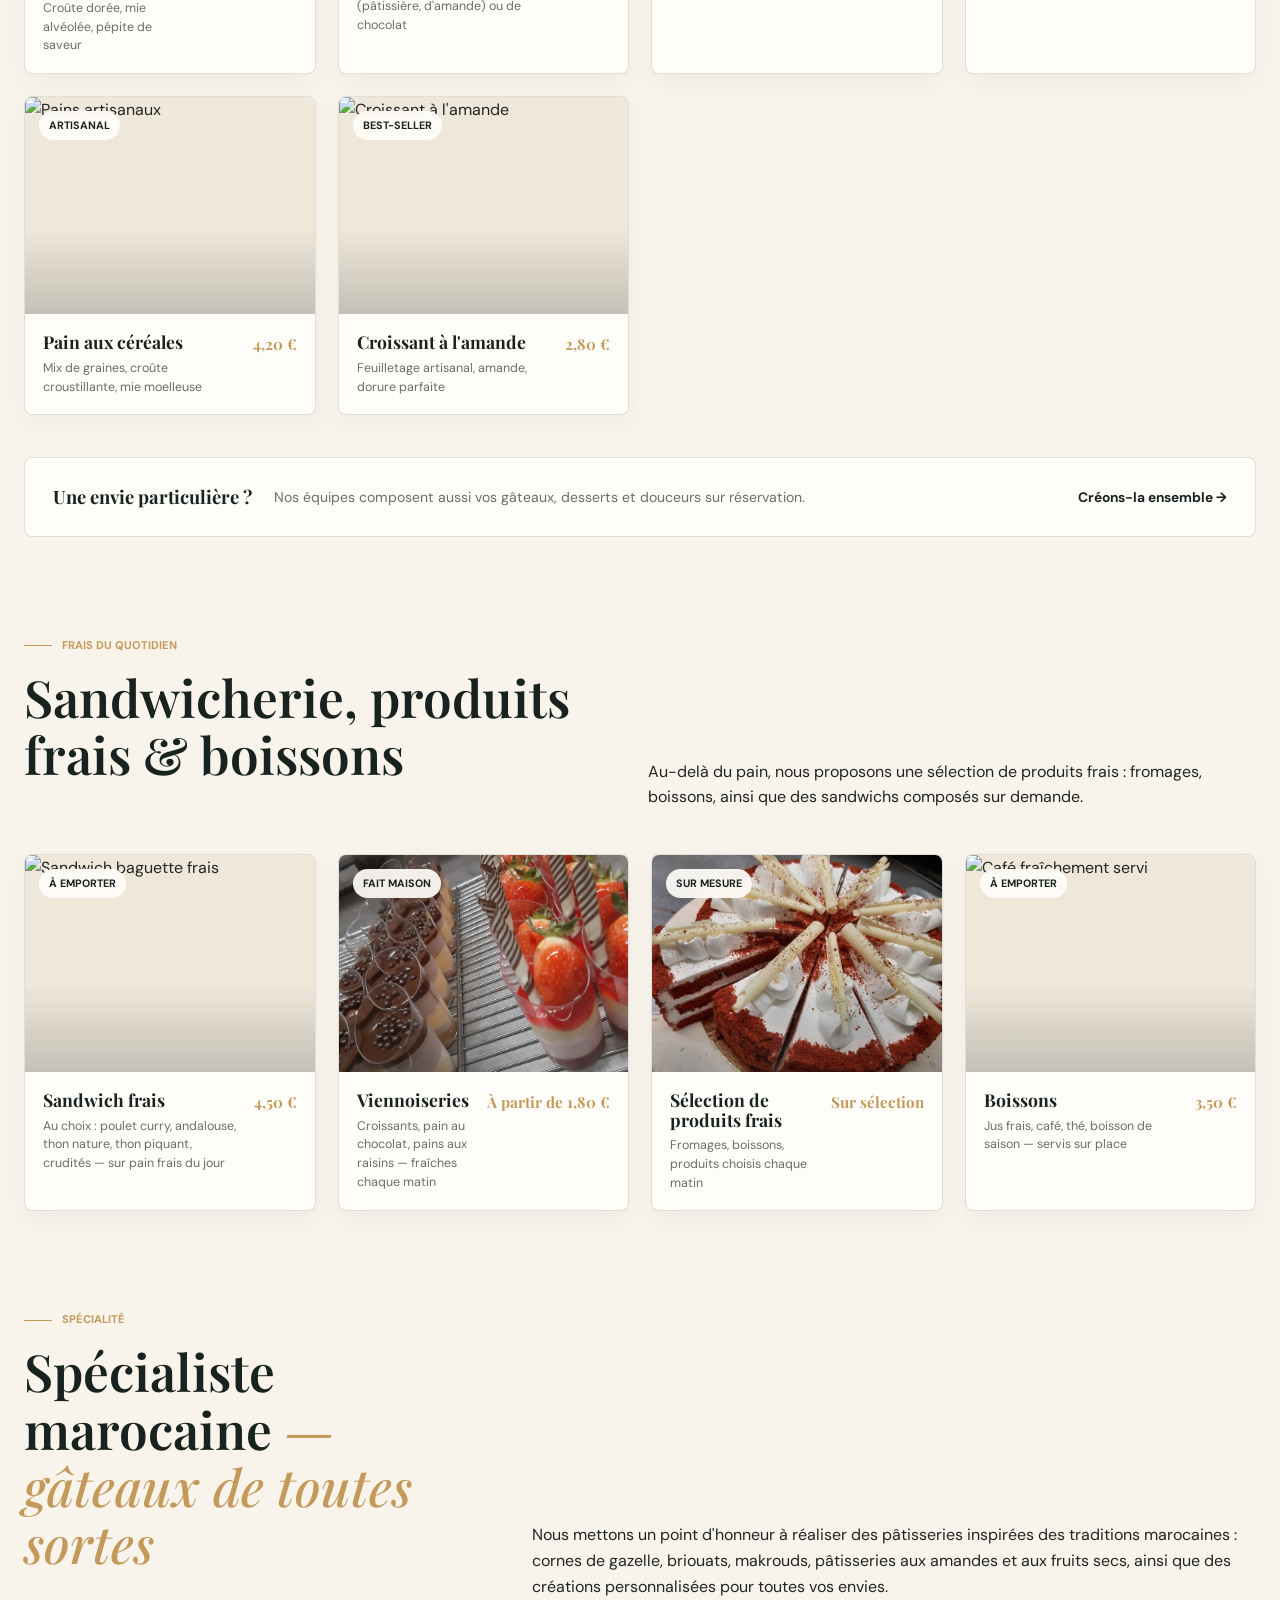
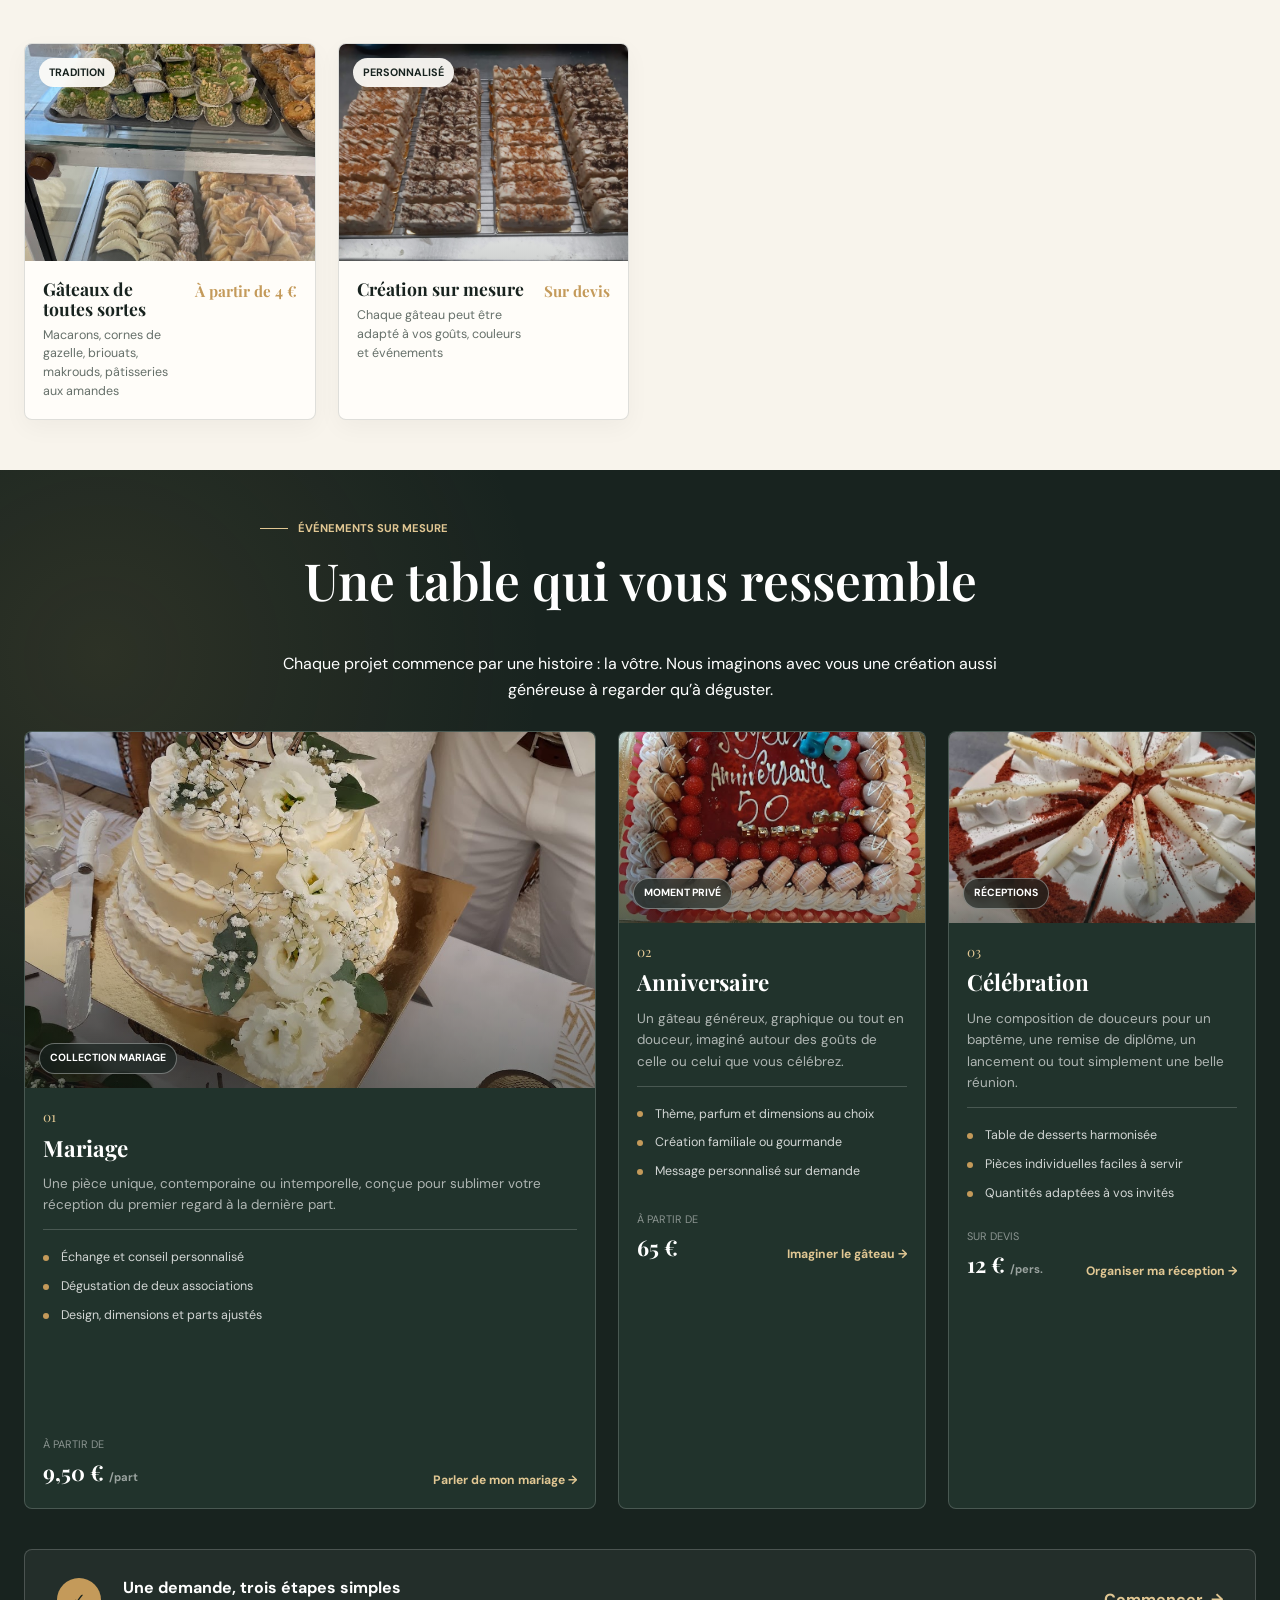
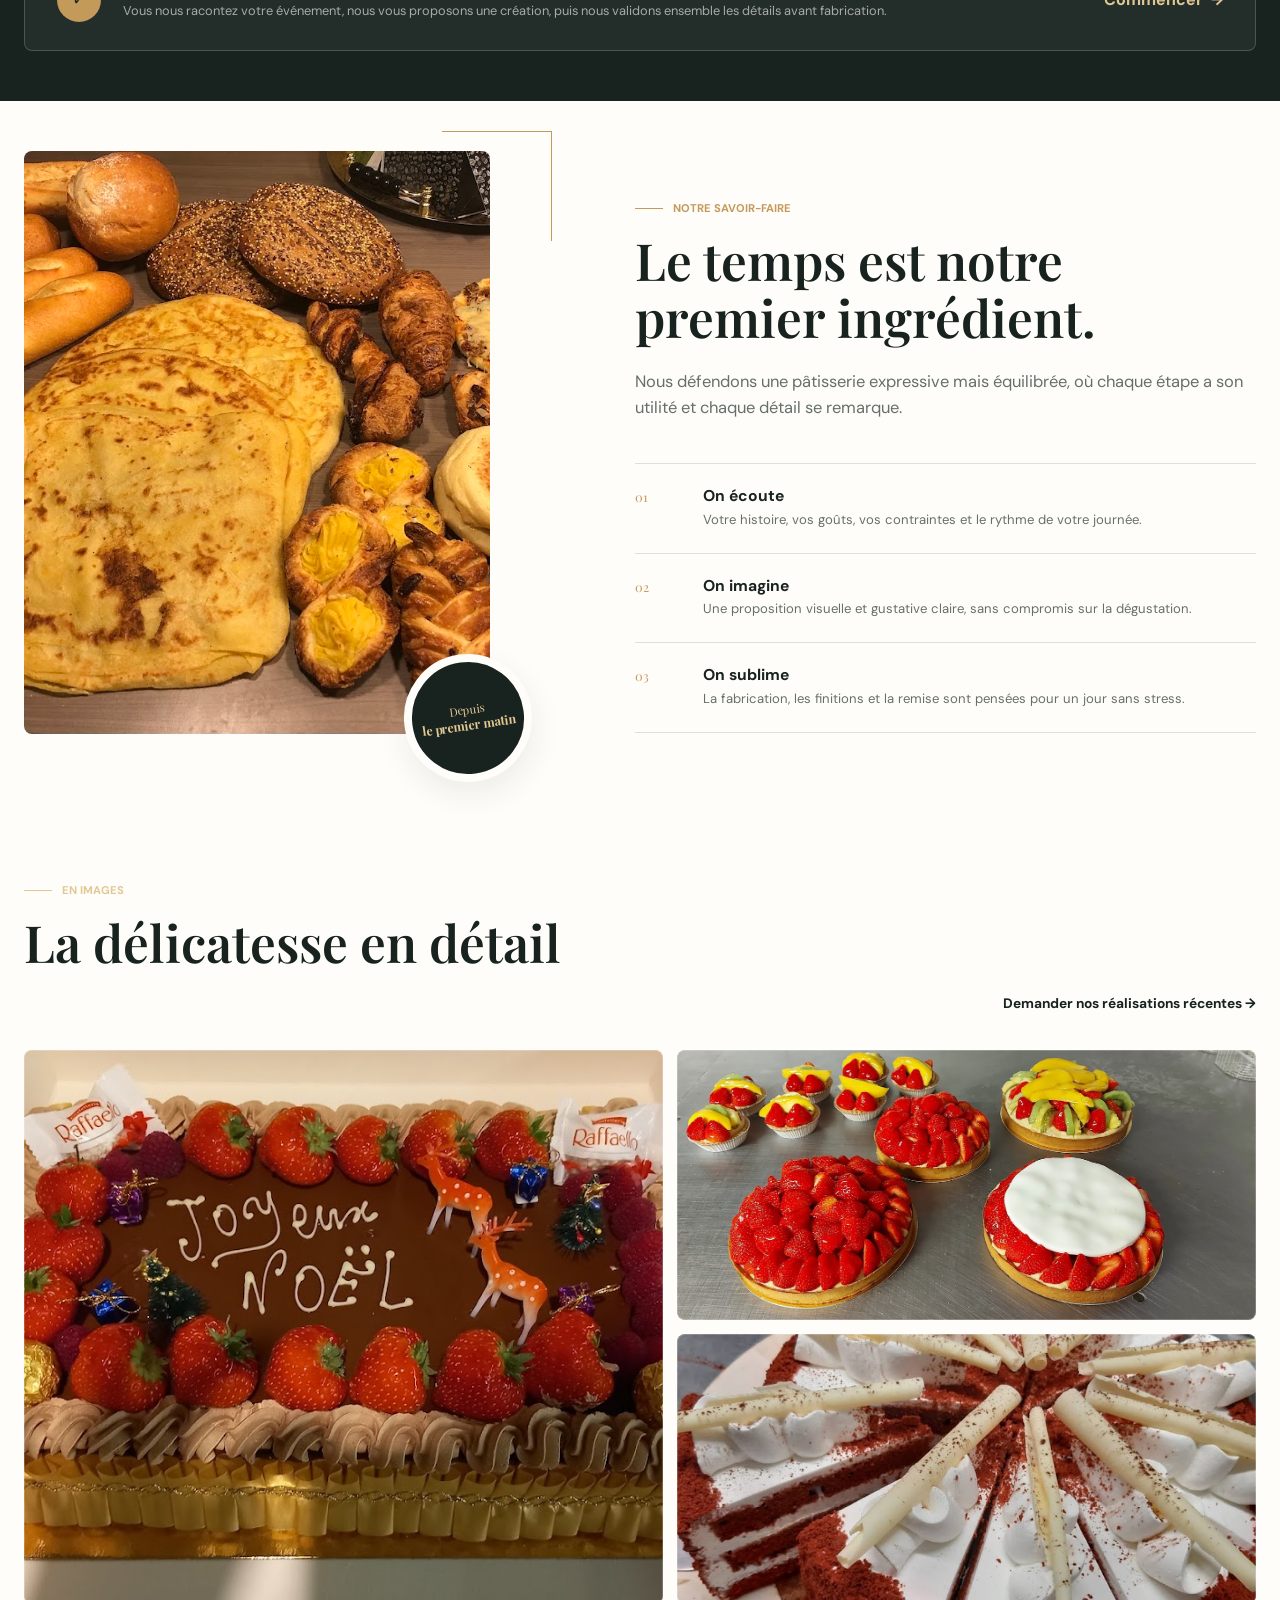
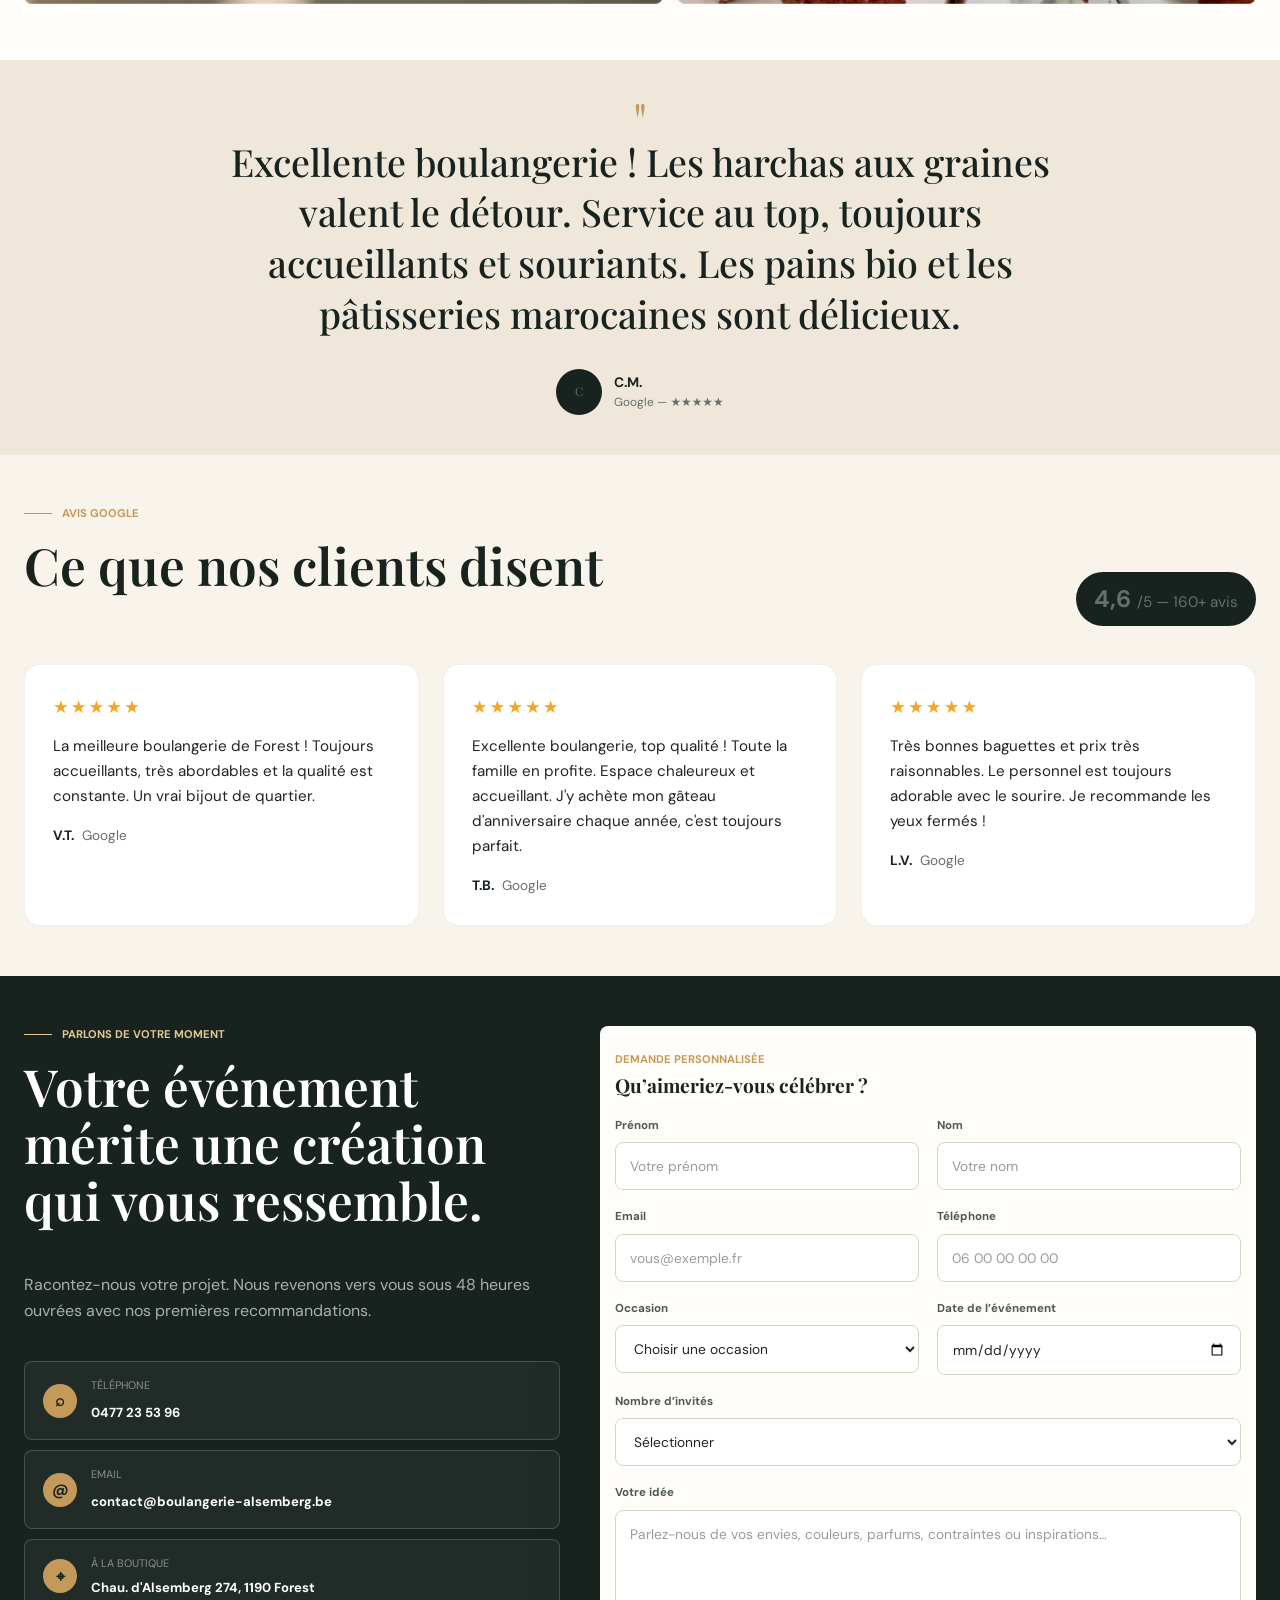
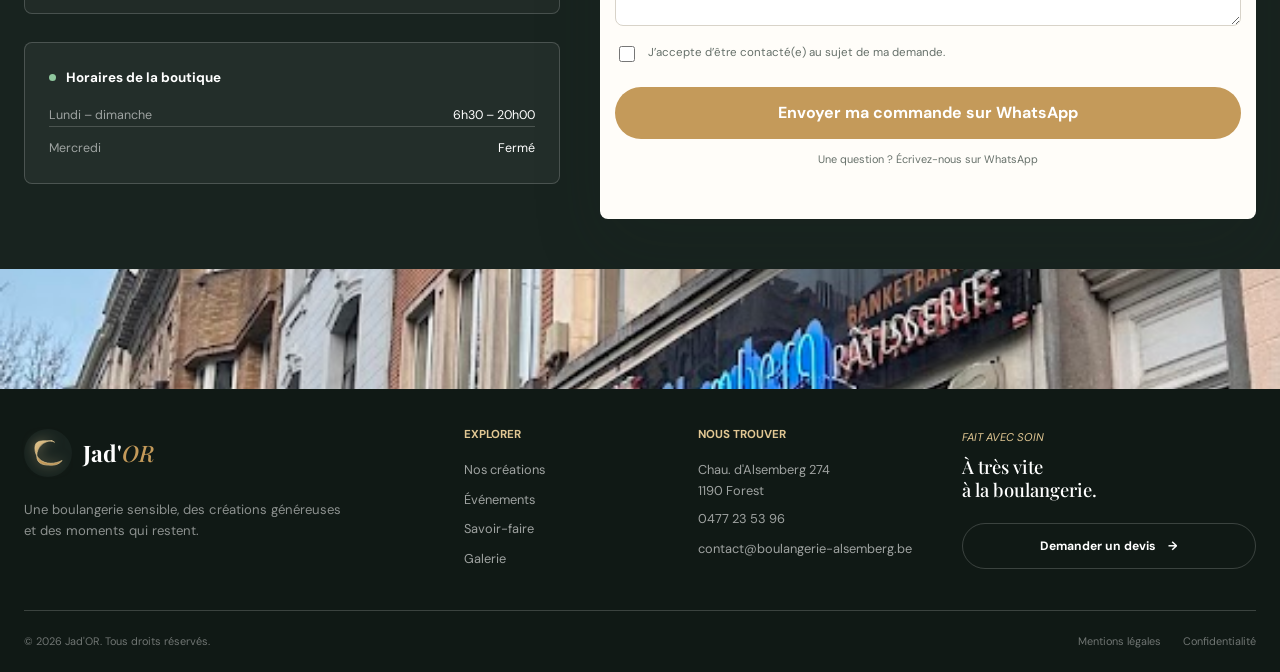
==== commit 50942c84: "fix: photo sandwich frais → Unsplash" ====
--- a/index.html
+++ b/index.html
@@ -203,7 +203,7 @@
           <p>Au-delà du pain, nous proposons une sélection de produits frais : fromages, boissons, ainsi que des sandwichs composés sur demande.</p>
         </div>
         <div class="product-grid">
-          <article class="product-card reveal"><div class="product-image">              <img src="images/THON-CRUDITES-1.jpg" alt="Sandwich baguette thon et crudités" loading="lazy"><span class="product-badge">À emporter</span></div><div class="product-content"><div><h3>Sandwich frais</h3><p>Au choix : poulet curry, andalouse, thon nature, thon piquant, crudités — sur pain frais du jour</p></div><strong>4,50 €</strong></div></article>
+          <article class="product-card reveal"><div class="product-image">              <img src="https://images.unsplash.com/photo-1600454309261-3dc9b7597637?auto=format&fit=crop&w=900&q=80" alt="Sandwich baguette frais" loading="lazy"><span class="product-badge">À emporter</span></div><div class="product-content"><div><h3>Sandwich frais</h3><p>Au choix : poulet curry, andalouse, thon nature, thon piquant, crudités — sur pain frais du jour</p></div><strong>4,50 €</strong></div></article>
           <article class="product-card reveal"><div class="product-image"><img src="images/j18.jpg" alt="Viennoiseries fraîches" loading="lazy"><span class="product-badge">Fait maison</span></div><div class="product-content"><div><h3>Viennoiseries</h3><p>Croissants, pain au chocolat, pains aux raisins — fraîches chaque matin</p></div><strong>À partir de 1,80 €</strong></div></article>
            <article class="product-card reveal"><div class="product-image"><img src="images/j9.jpg" alt="Produits frais" loading="lazy"><span class="product-badge">Sur mesure</span></div><div class="product-content"><div><h3>Sélection de produits frais</h3><p>Fromages, boissons, produits choisis chaque matin</p></div><strong>Sur sélection</strong></div></article>
           <article class="product-card reveal"><div class="product-image"><img src="https://images.unsplash.com/photo-1509042239860-f550ce710b93?auto=format&fit=crop&w=900&q=80" alt="Café fraîchement servi" loading="lazy"><span class="product-badge">À emporter</span></div><div class="product-content"><div><h3>Boissons</h3><p>Jus frais, café, thé, boisson de saison — servis sur place</p></div><strong>3,50 €</strong></div></article>
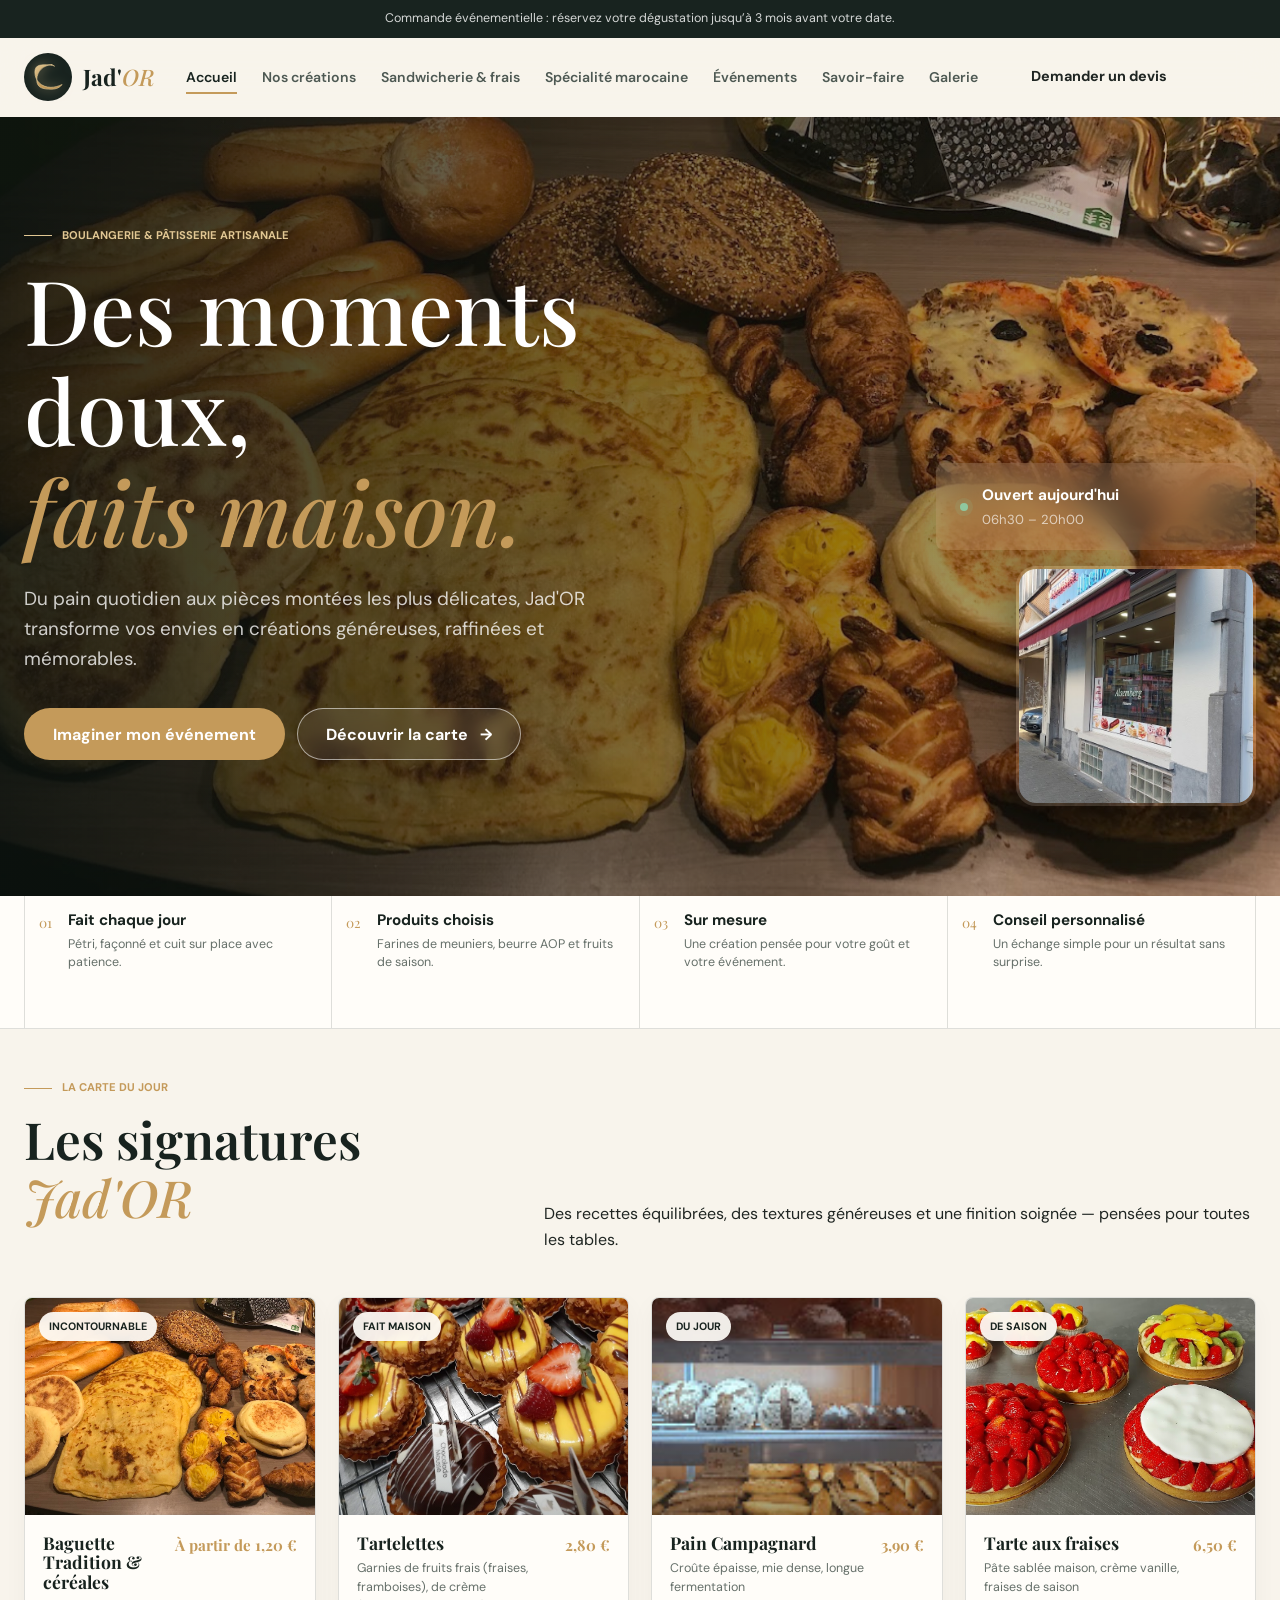
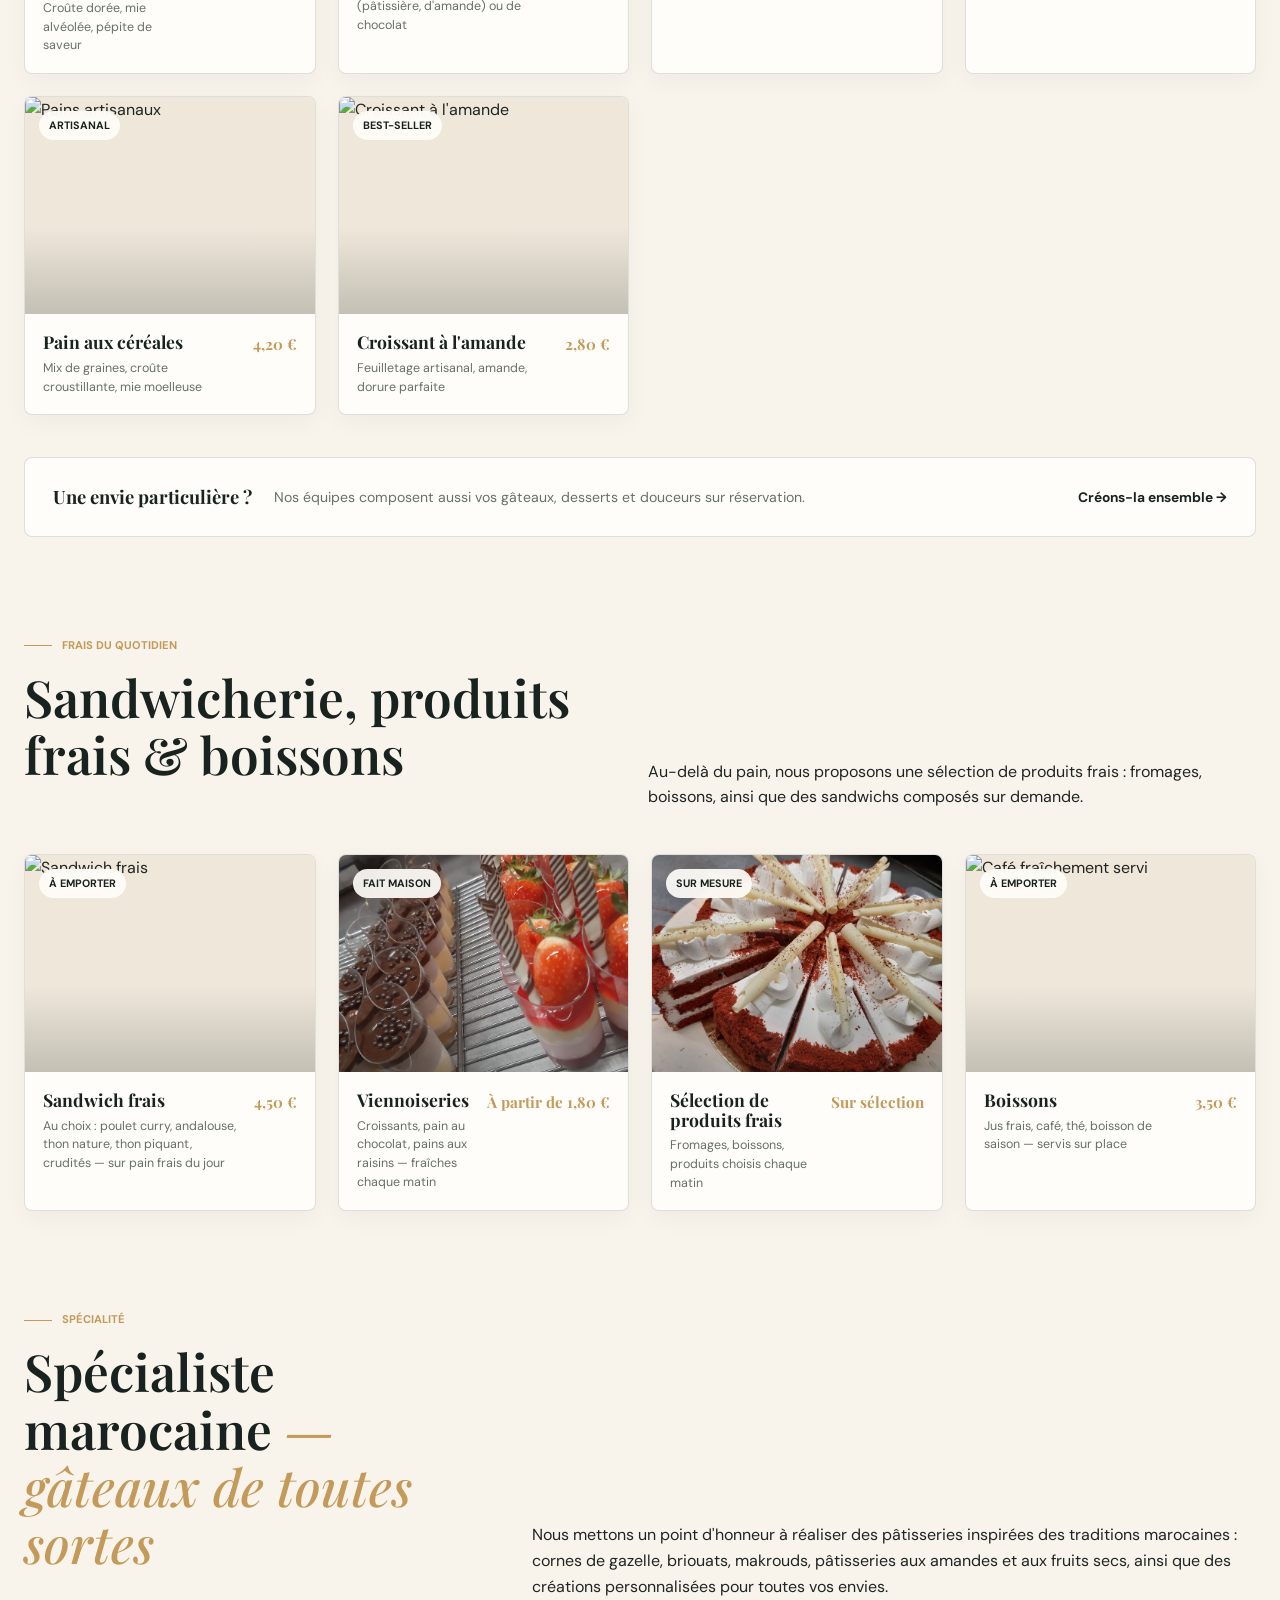
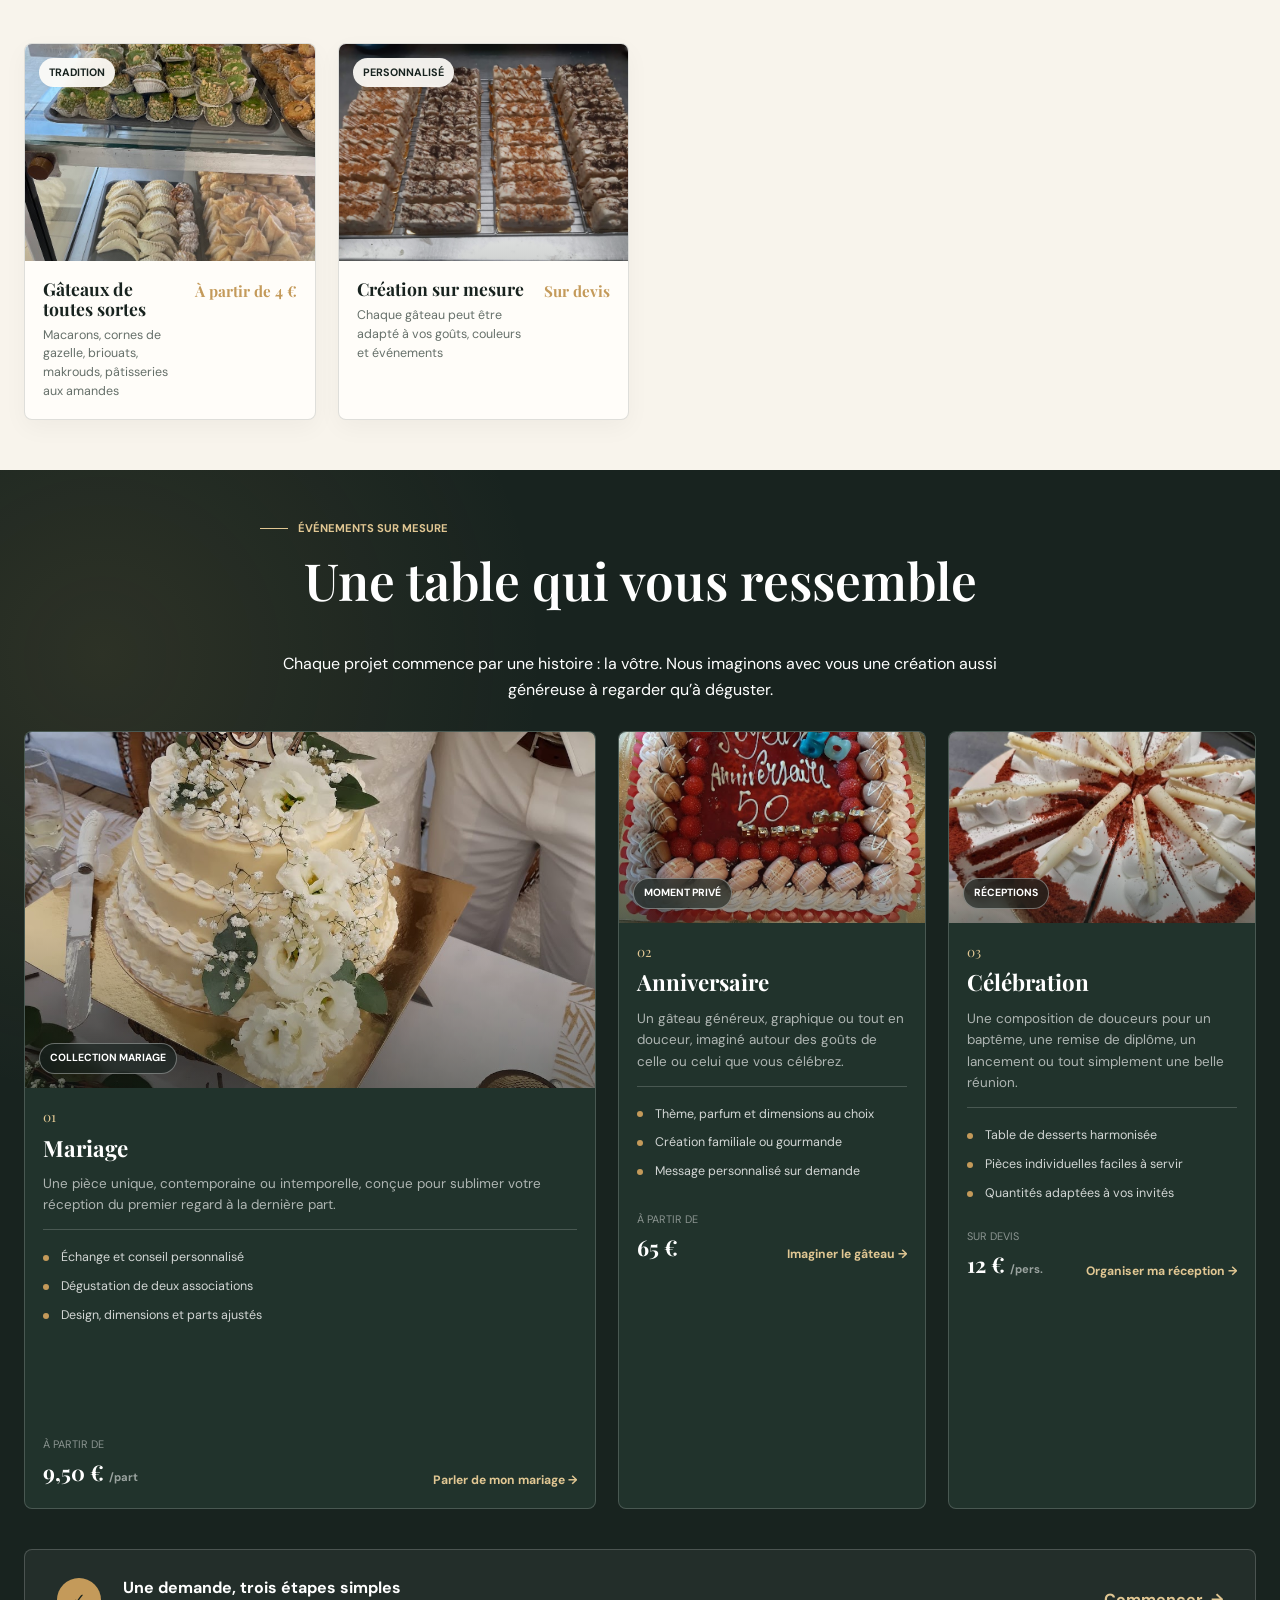
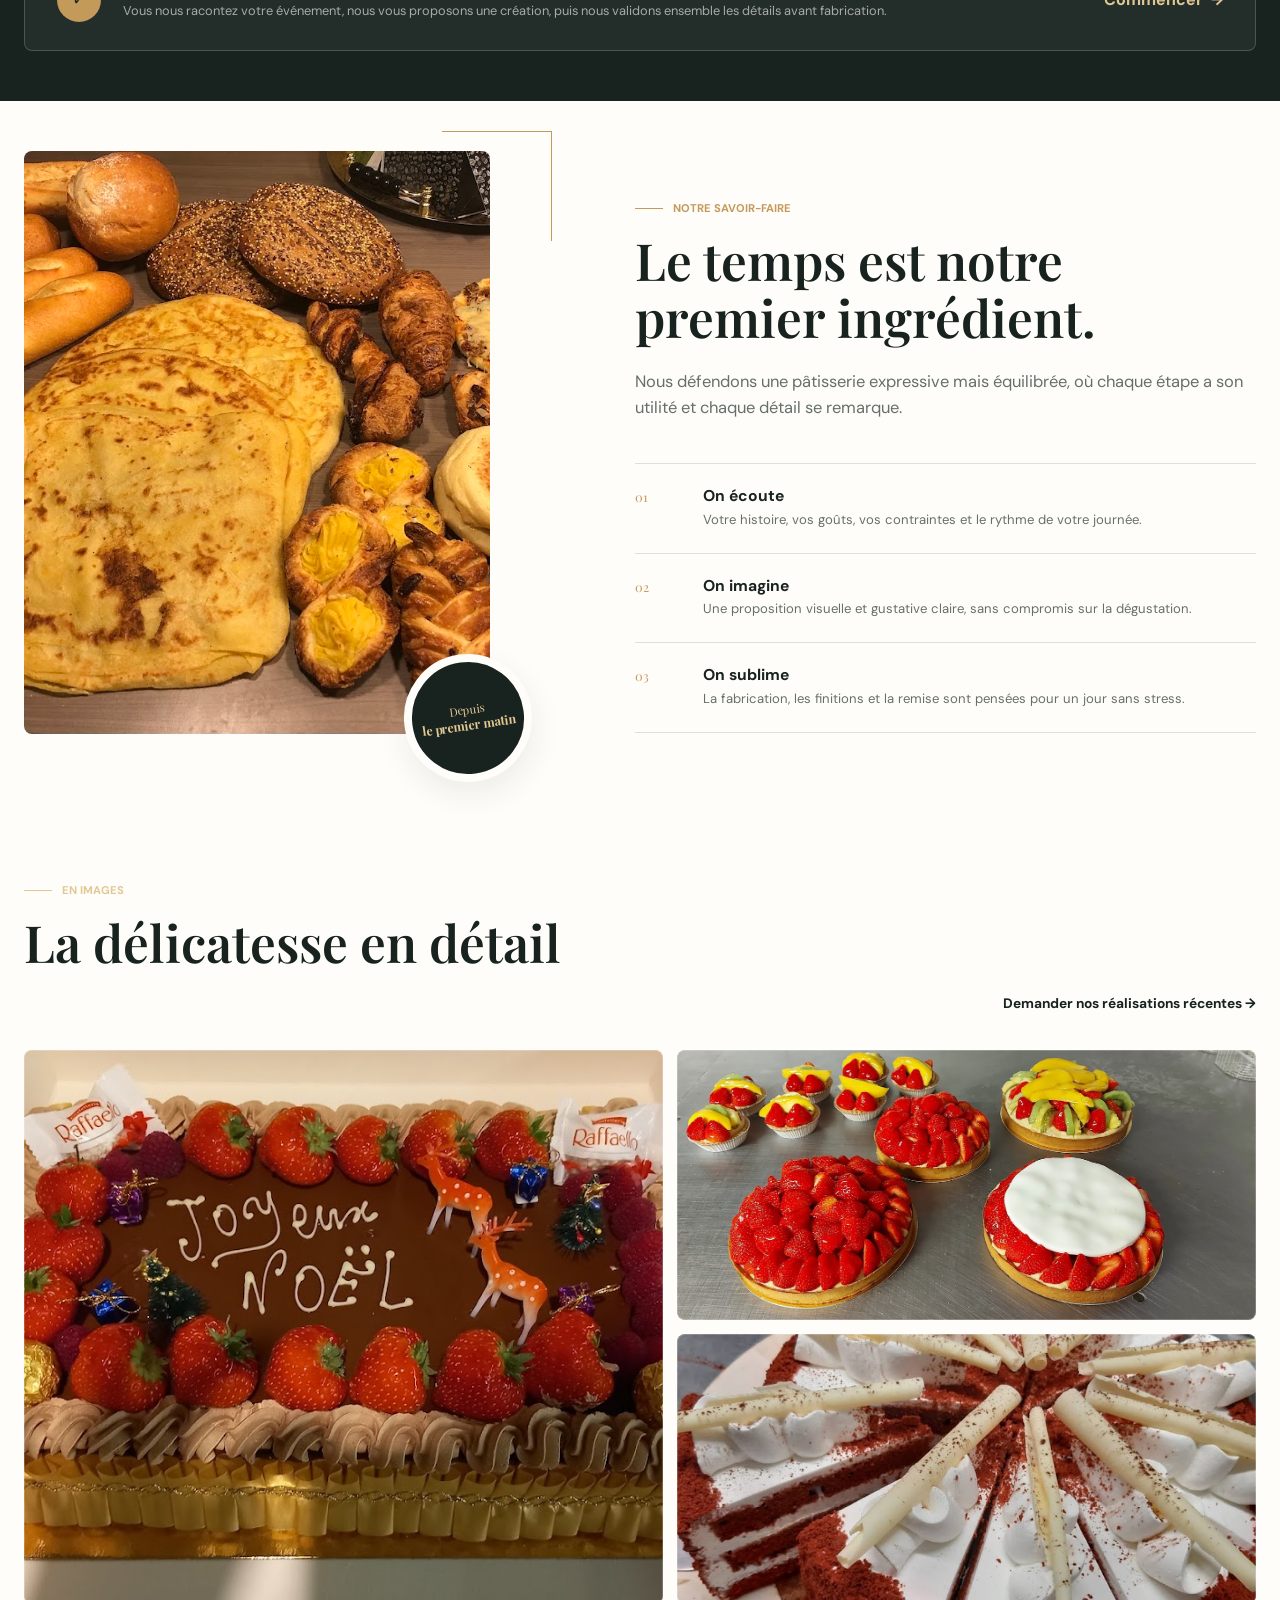
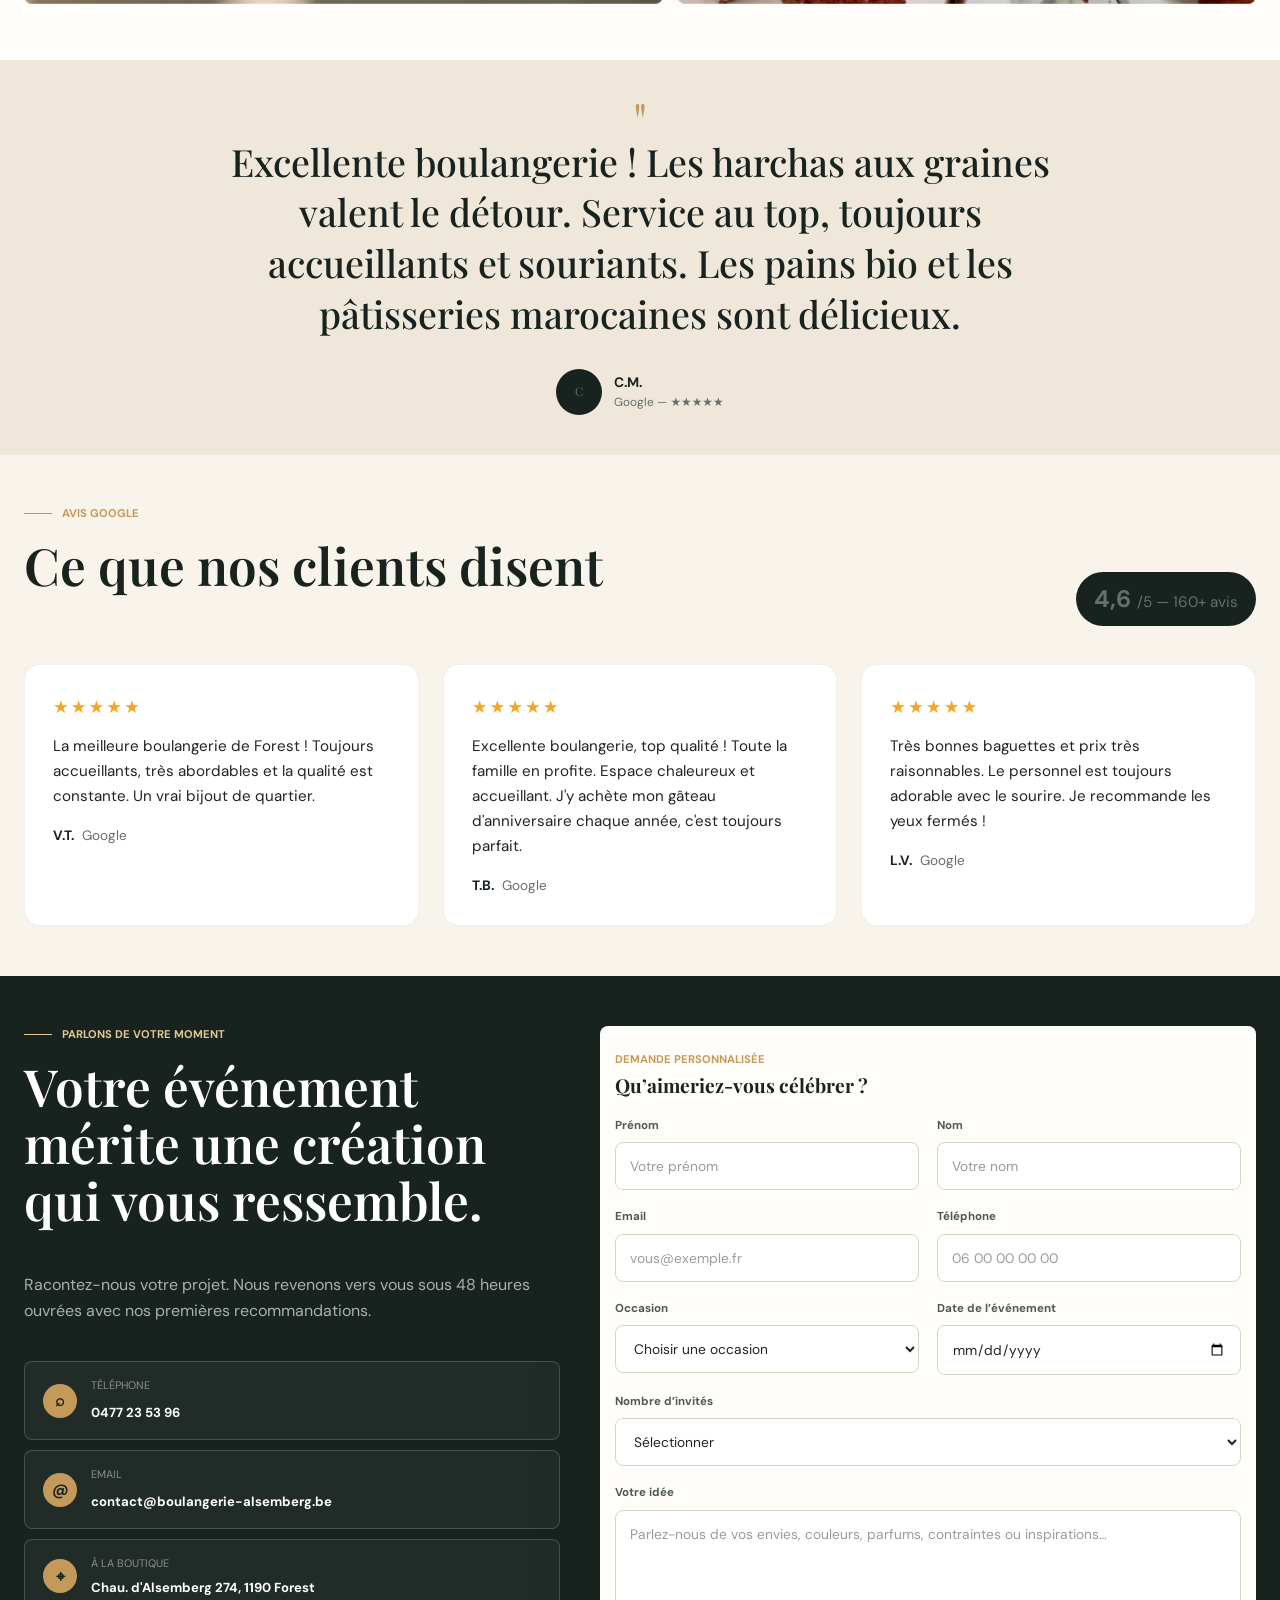
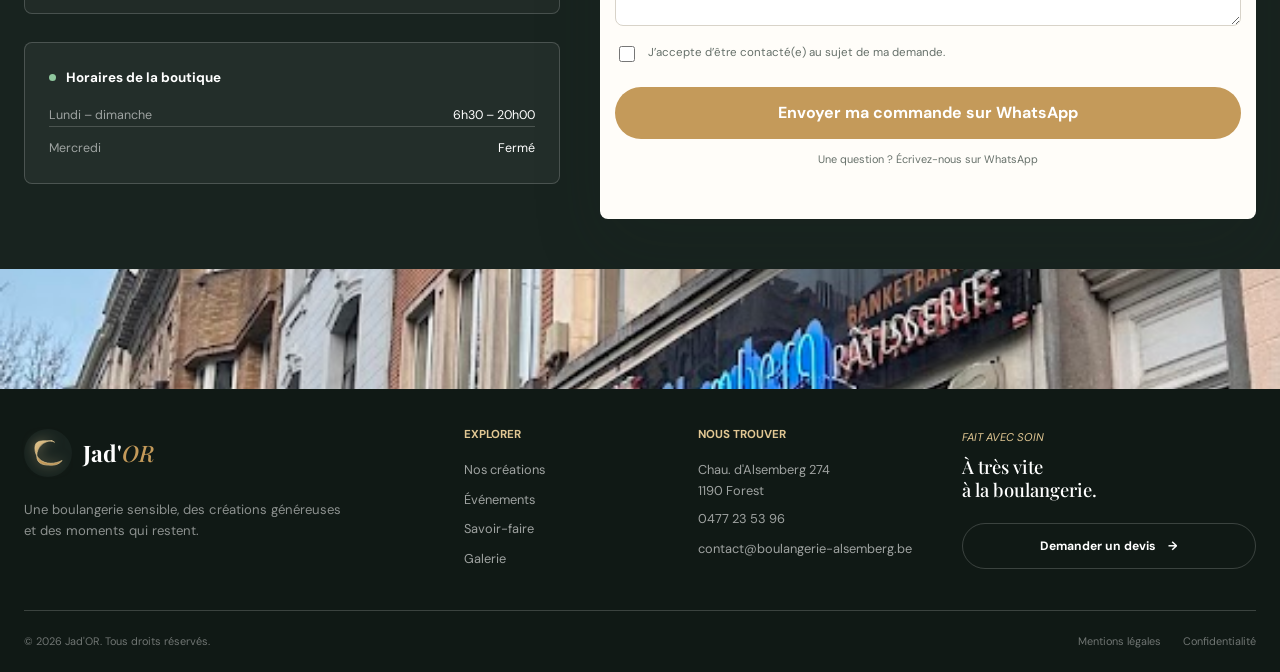
==== commit 40af3a22: "fix: photo sandwich frais → thon.jpg" ====
--- a/index.html
+++ b/index.html
@@ -203,7 +203,7 @@
           <p>Au-delà du pain, nous proposons une sélection de produits frais : fromages, boissons, ainsi que des sandwichs composés sur demande.</p>
         </div>
         <div class="product-grid">
-          <article class="product-card reveal"><div class="product-image">              <img src="https://images.unsplash.com/photo-1600454309261-3dc9b7597637?auto=format&fit=crop&w=900&q=80" alt="Sandwich baguette frais" loading="lazy"><span class="product-badge">À emporter</span></div><div class="product-content"><div><h3>Sandwich frais</h3><p>Au choix : poulet curry, andalouse, thon nature, thon piquant, crudités — sur pain frais du jour</p></div><strong>4,50 €</strong></div></article>
+          <article class="product-card reveal"><div class="product-image">              <img src="images/thon.jpg" alt="Sandwich frais" loading="lazy"><span class="product-badge">À emporter</span></div><div class="product-content"><div><h3>Sandwich frais</h3><p>Au choix : poulet curry, andalouse, thon nature, thon piquant, crudités — sur pain frais du jour</p></div><strong>4,50 €</strong></div></article>
           <article class="product-card reveal"><div class="product-image"><img src="images/j18.jpg" alt="Viennoiseries fraîches" loading="lazy"><span class="product-badge">Fait maison</span></div><div class="product-content"><div><h3>Viennoiseries</h3><p>Croissants, pain au chocolat, pains aux raisins — fraîches chaque matin</p></div><strong>À partir de 1,80 €</strong></div></article>
            <article class="product-card reveal"><div class="product-image"><img src="images/j9.jpg" alt="Produits frais" loading="lazy"><span class="product-badge">Sur mesure</span></div><div class="product-content"><div><h3>Sélection de produits frais</h3><p>Fromages, boissons, produits choisis chaque matin</p></div><strong>Sur sélection</strong></div></article>
           <article class="product-card reveal"><div class="product-image"><img src="https://images.unsplash.com/photo-1509042239860-f550ce710b93?auto=format&fit=crop&w=900&q=80" alt="Café fraîchement servi" loading="lazy"><span class="product-badge">À emporter</span></div><div class="product-content"><div><h3>Boissons</h3><p>Jus frais, café, thé, boisson de saison — servis sur place</p></div><strong>3,50 €</strong></div></article>
